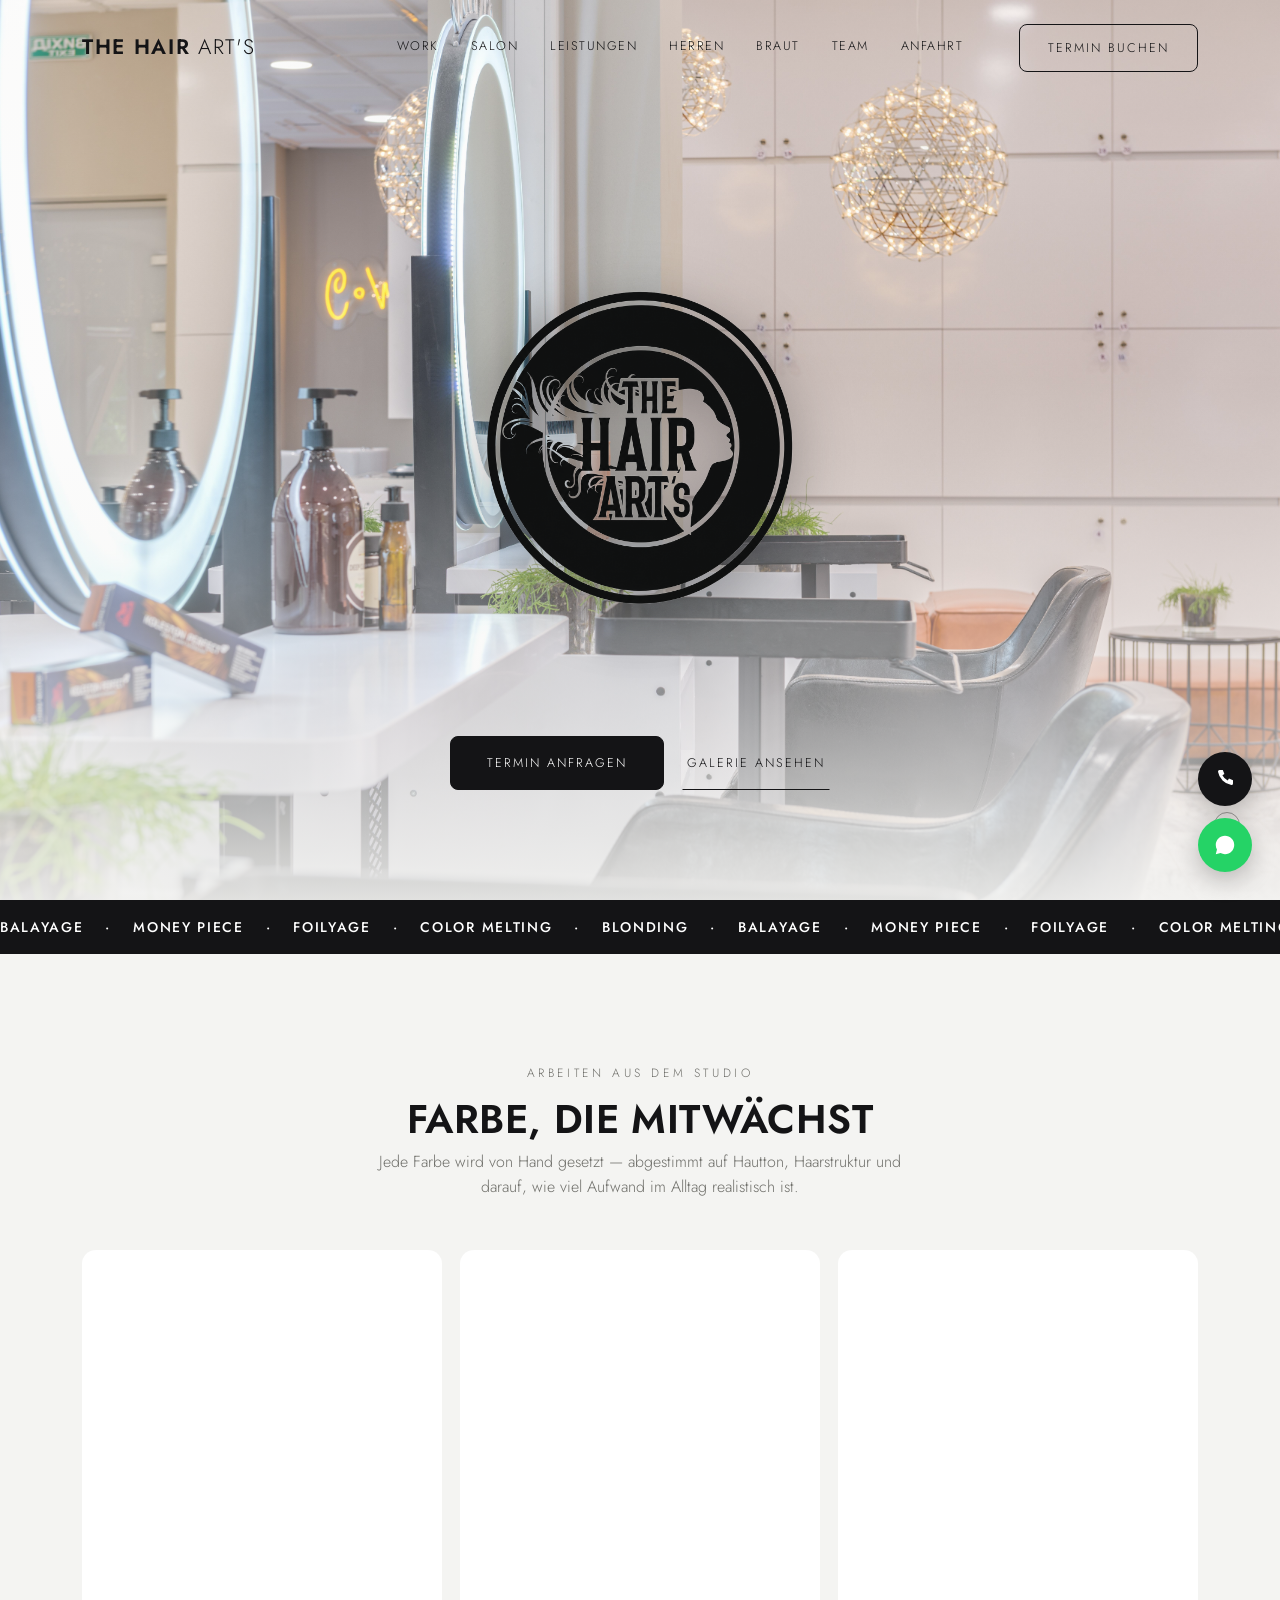
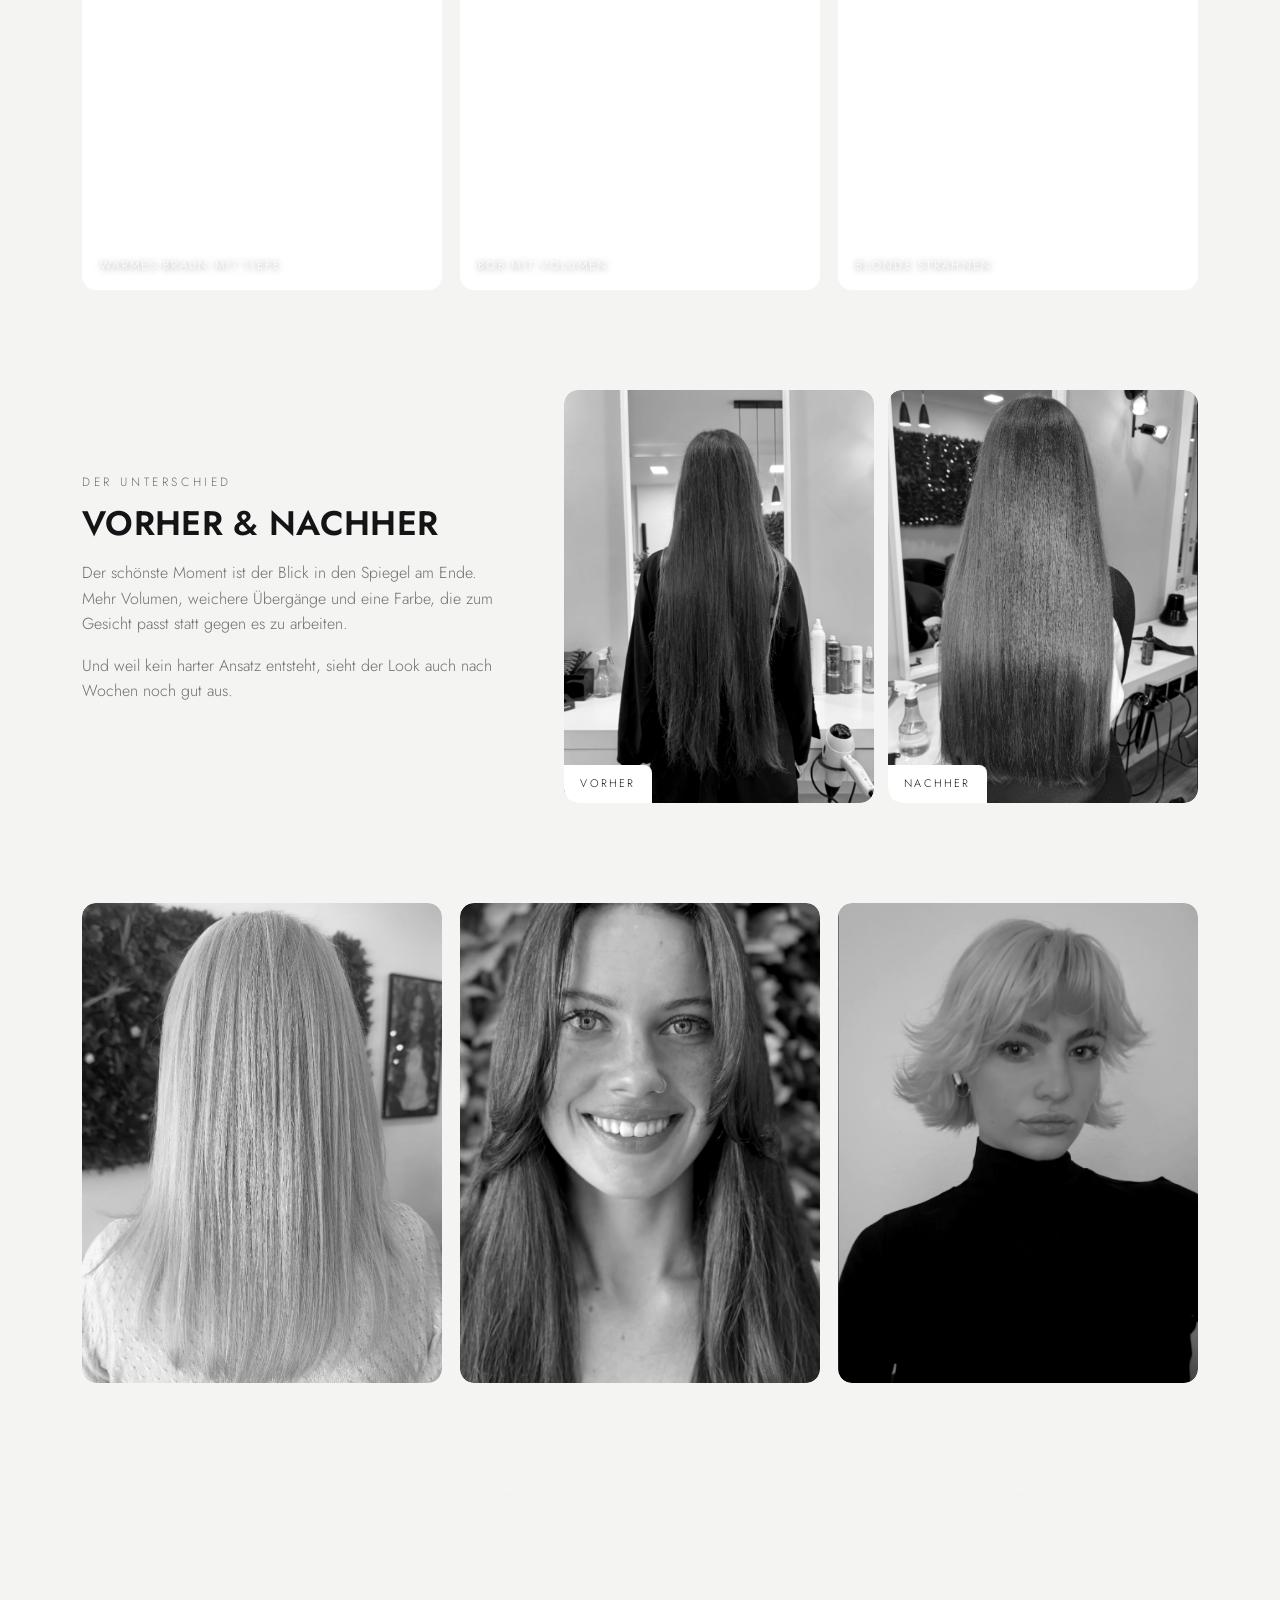
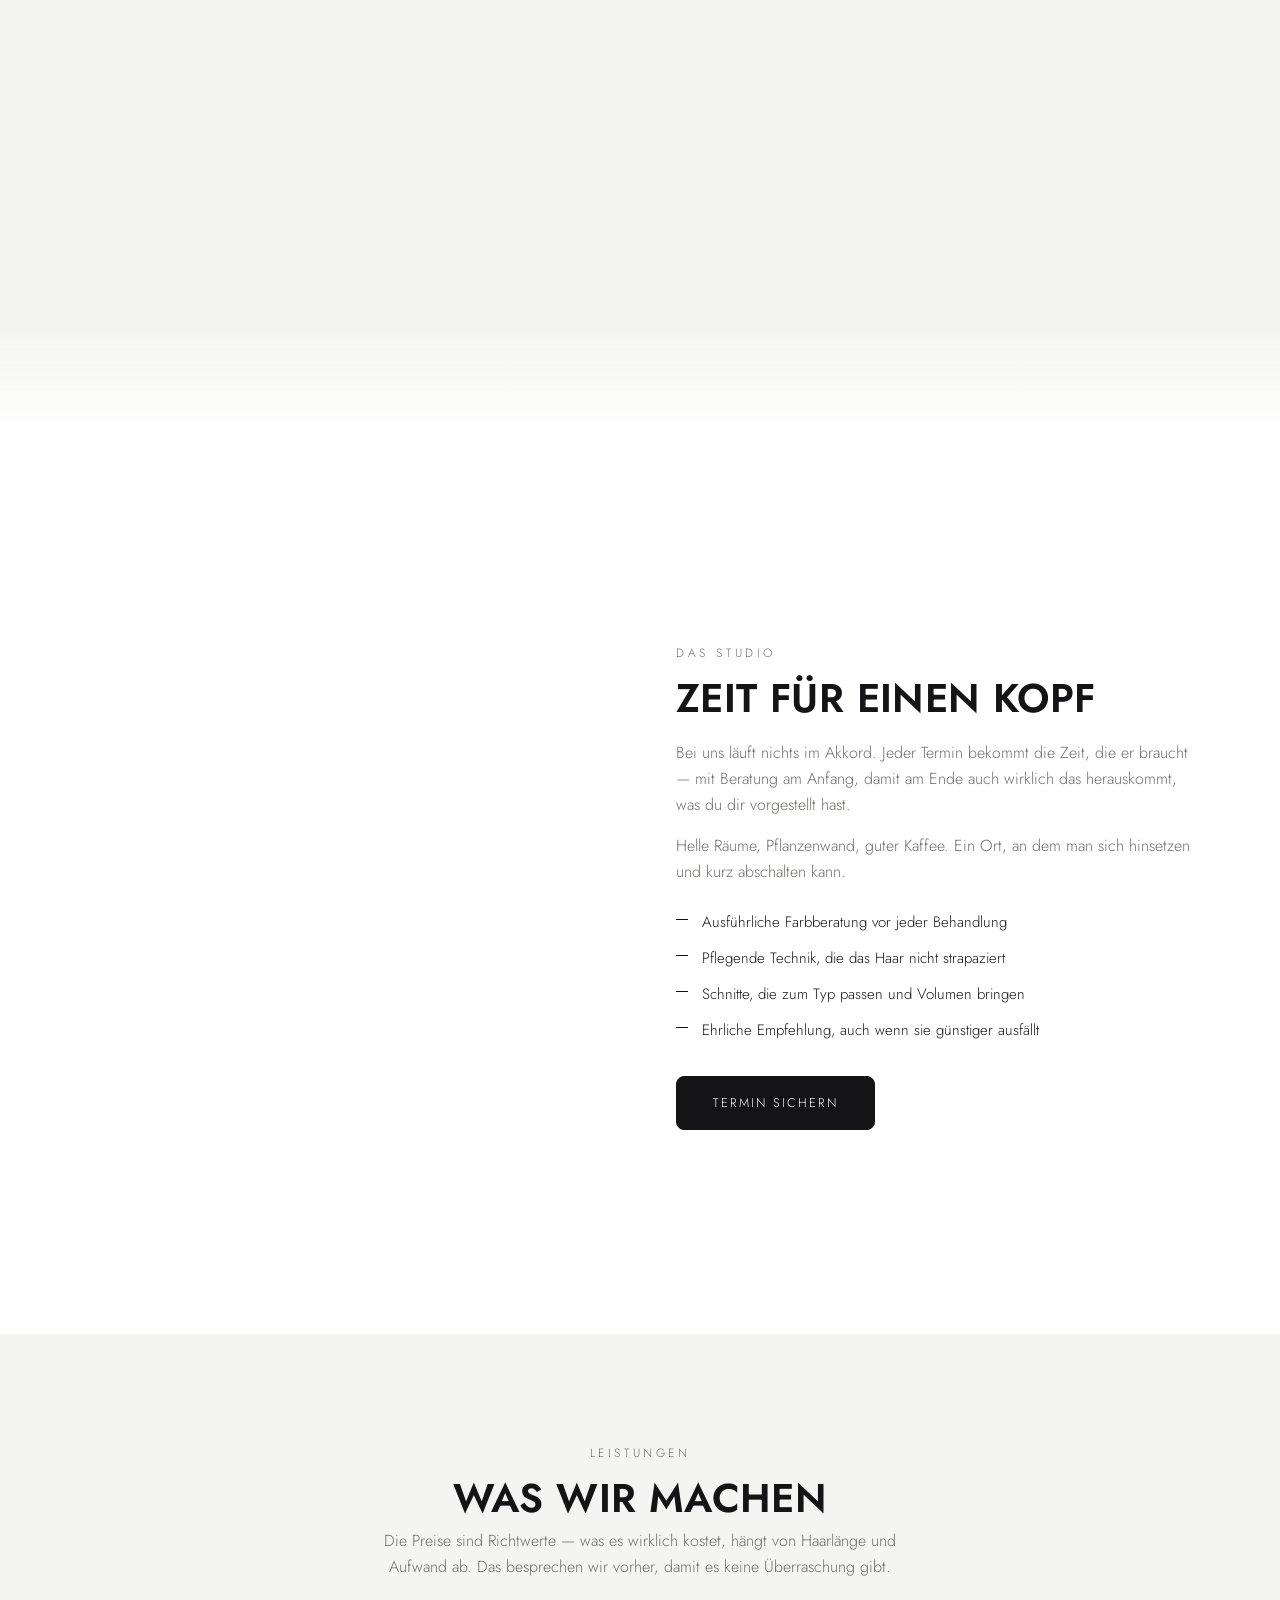
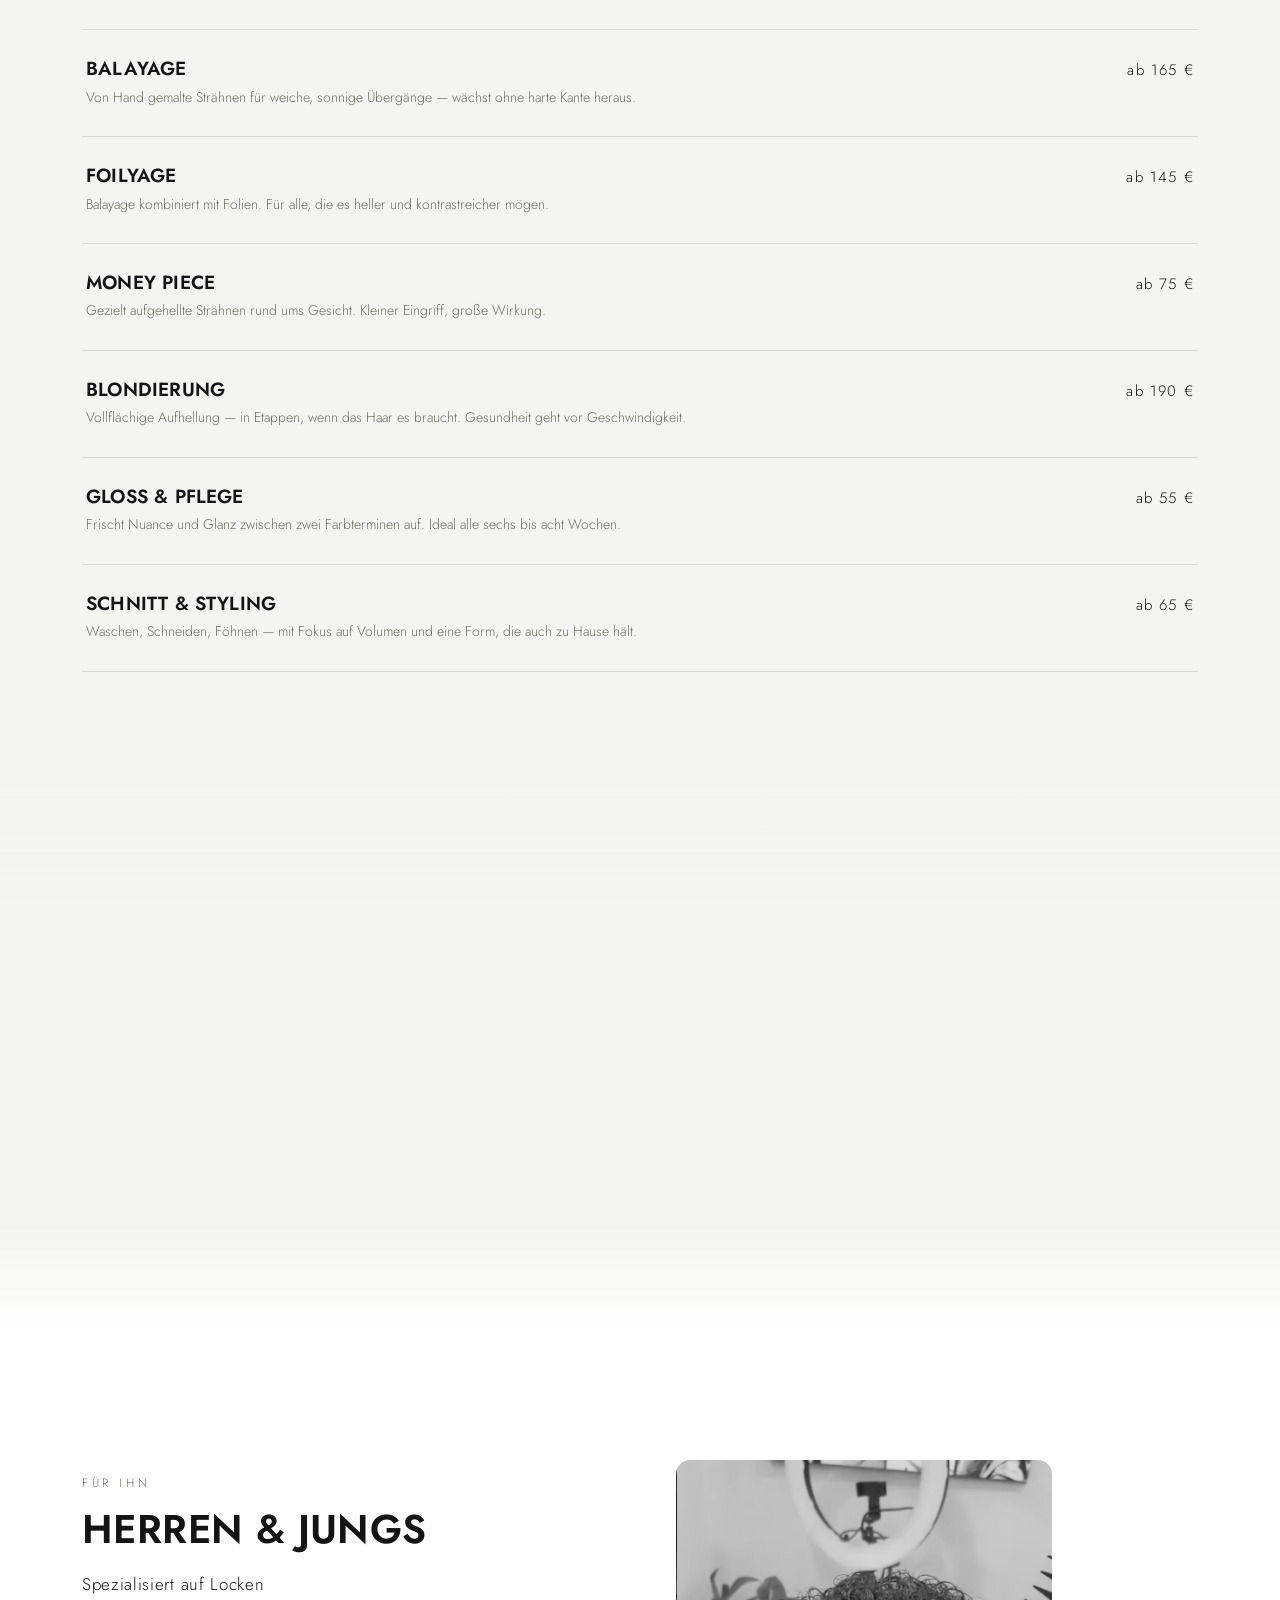
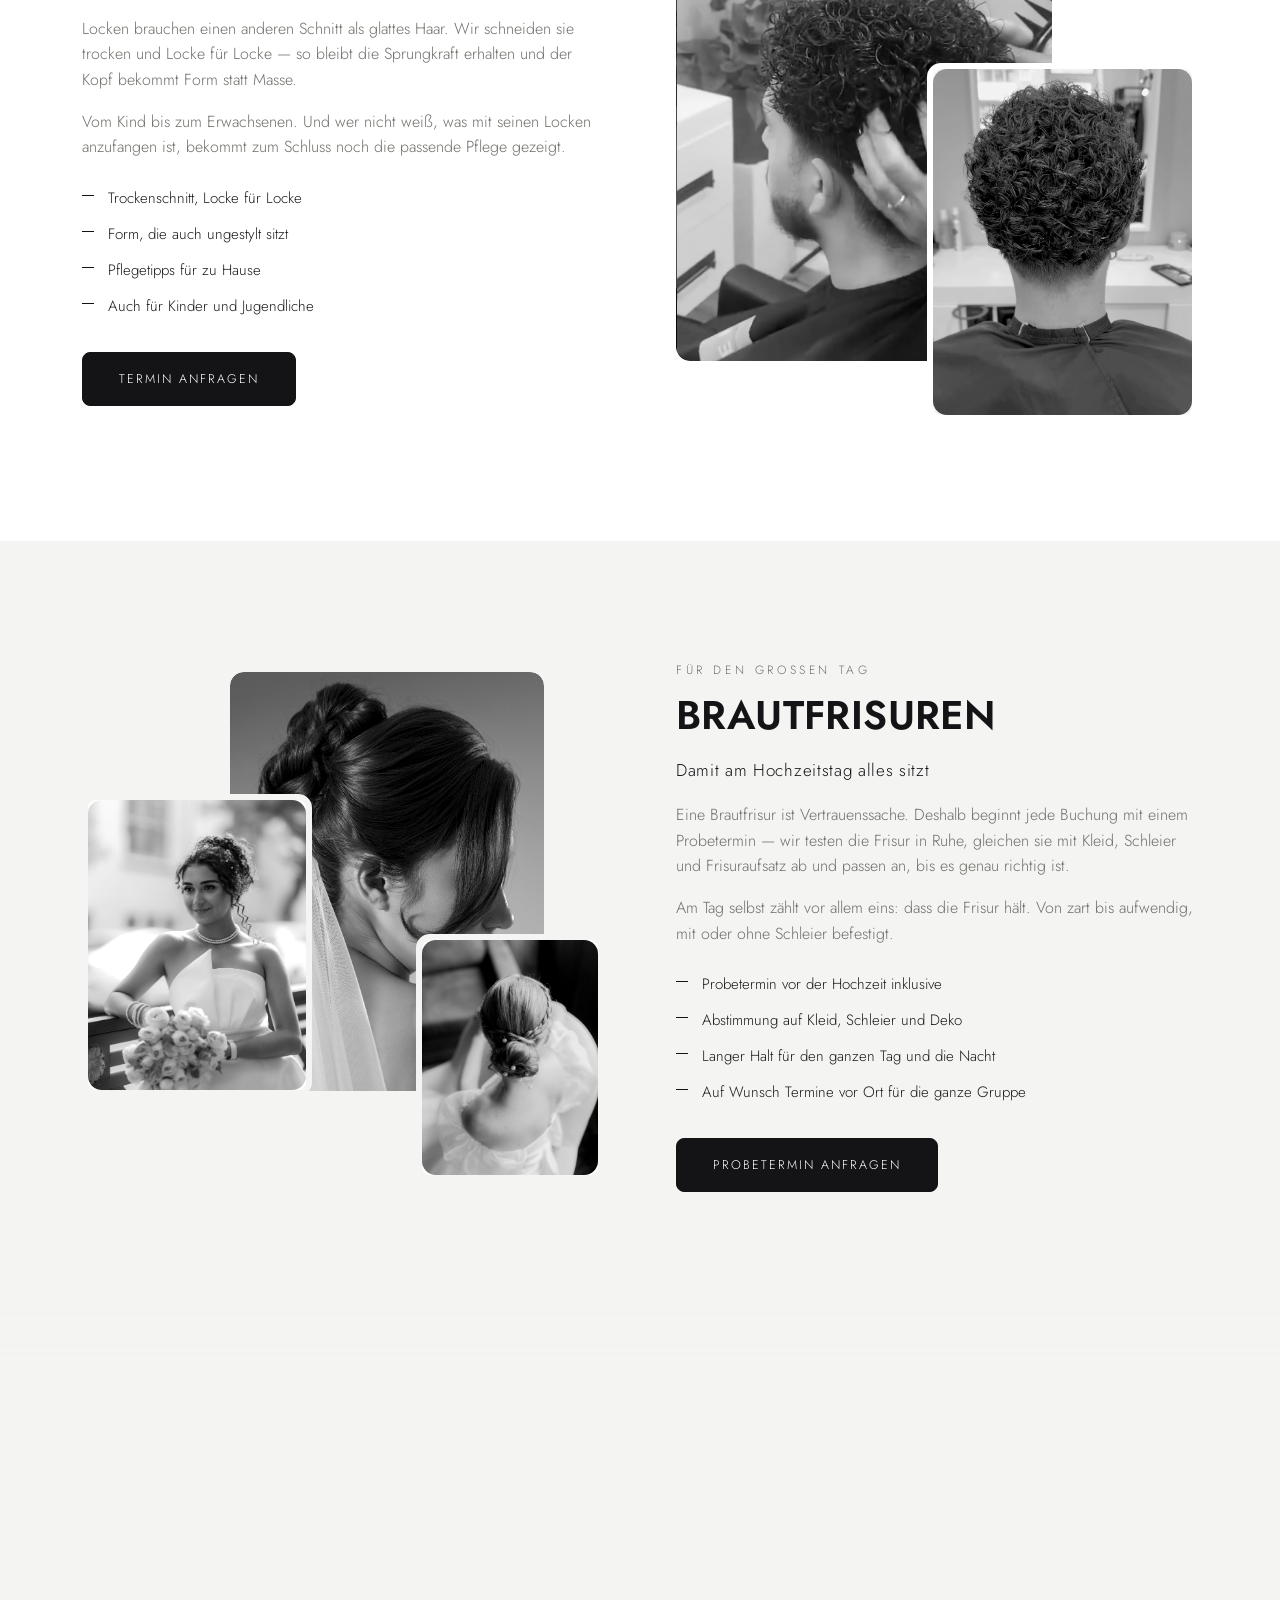
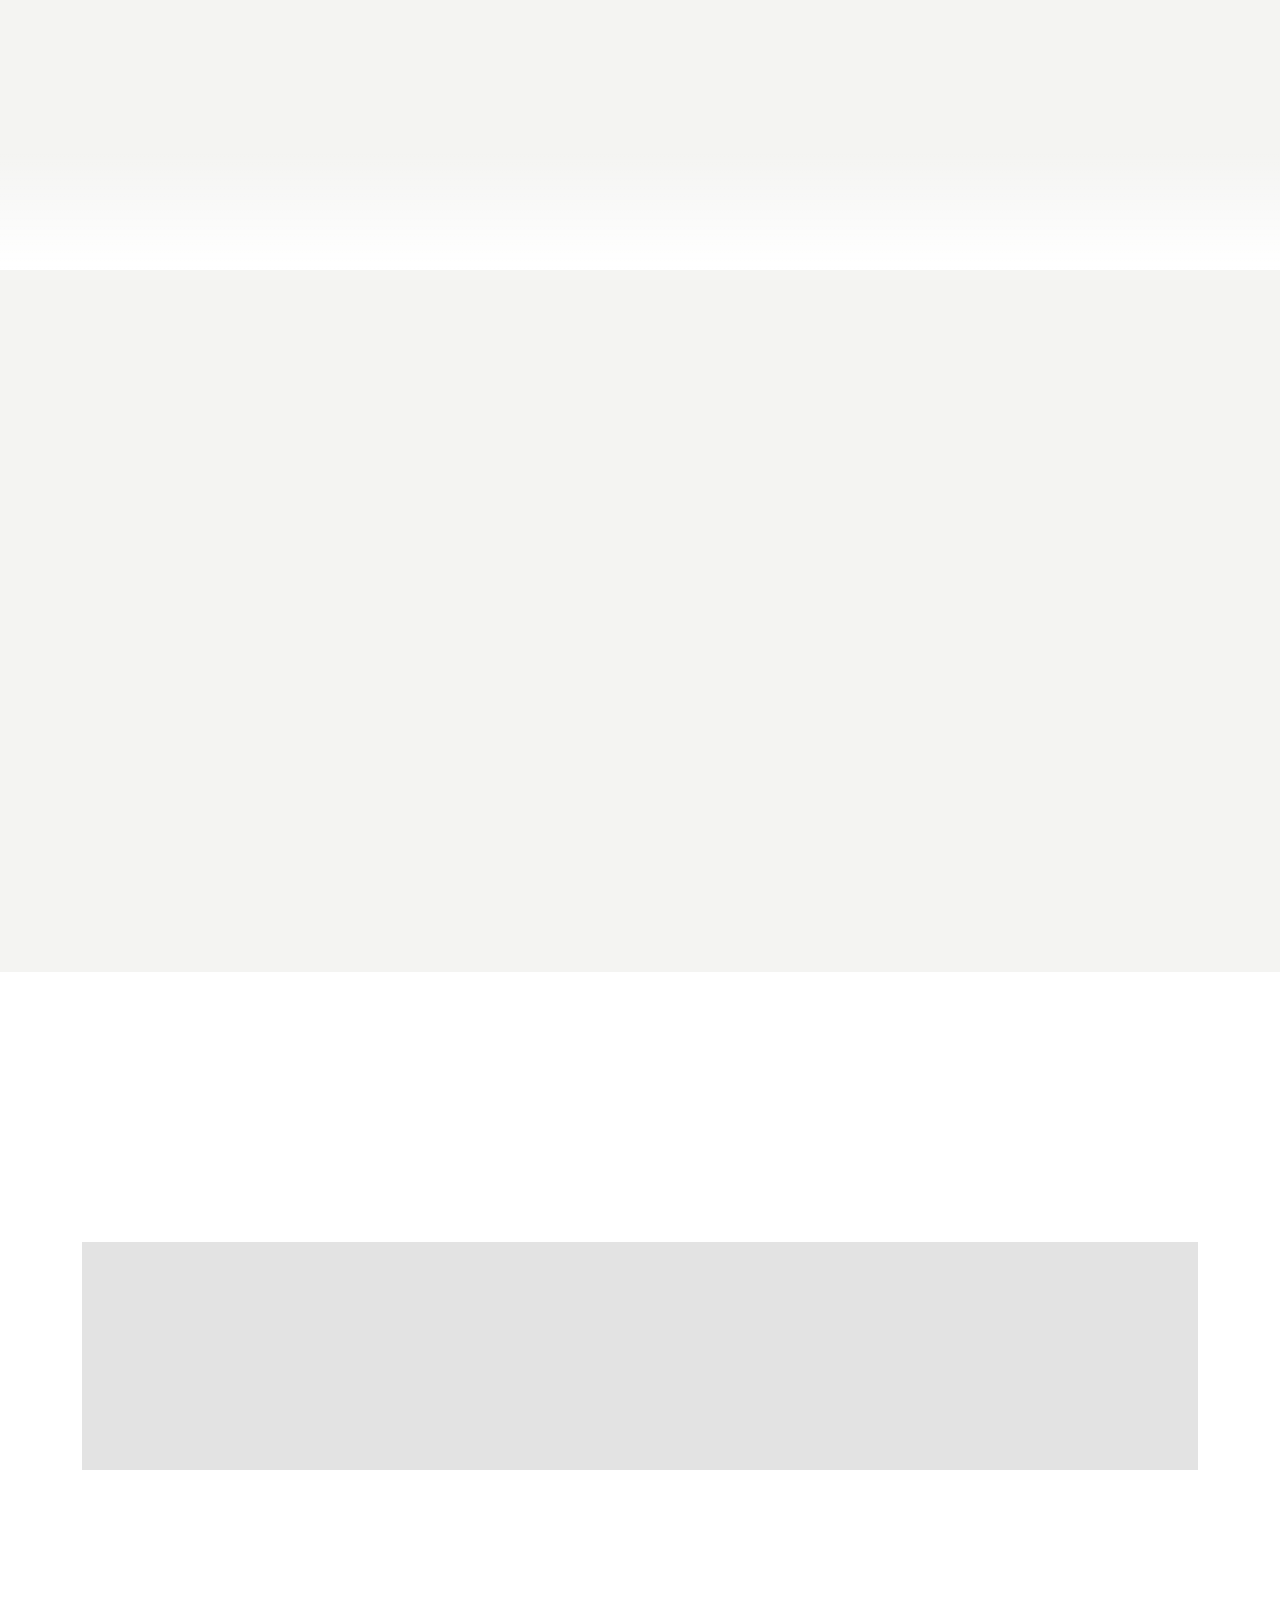
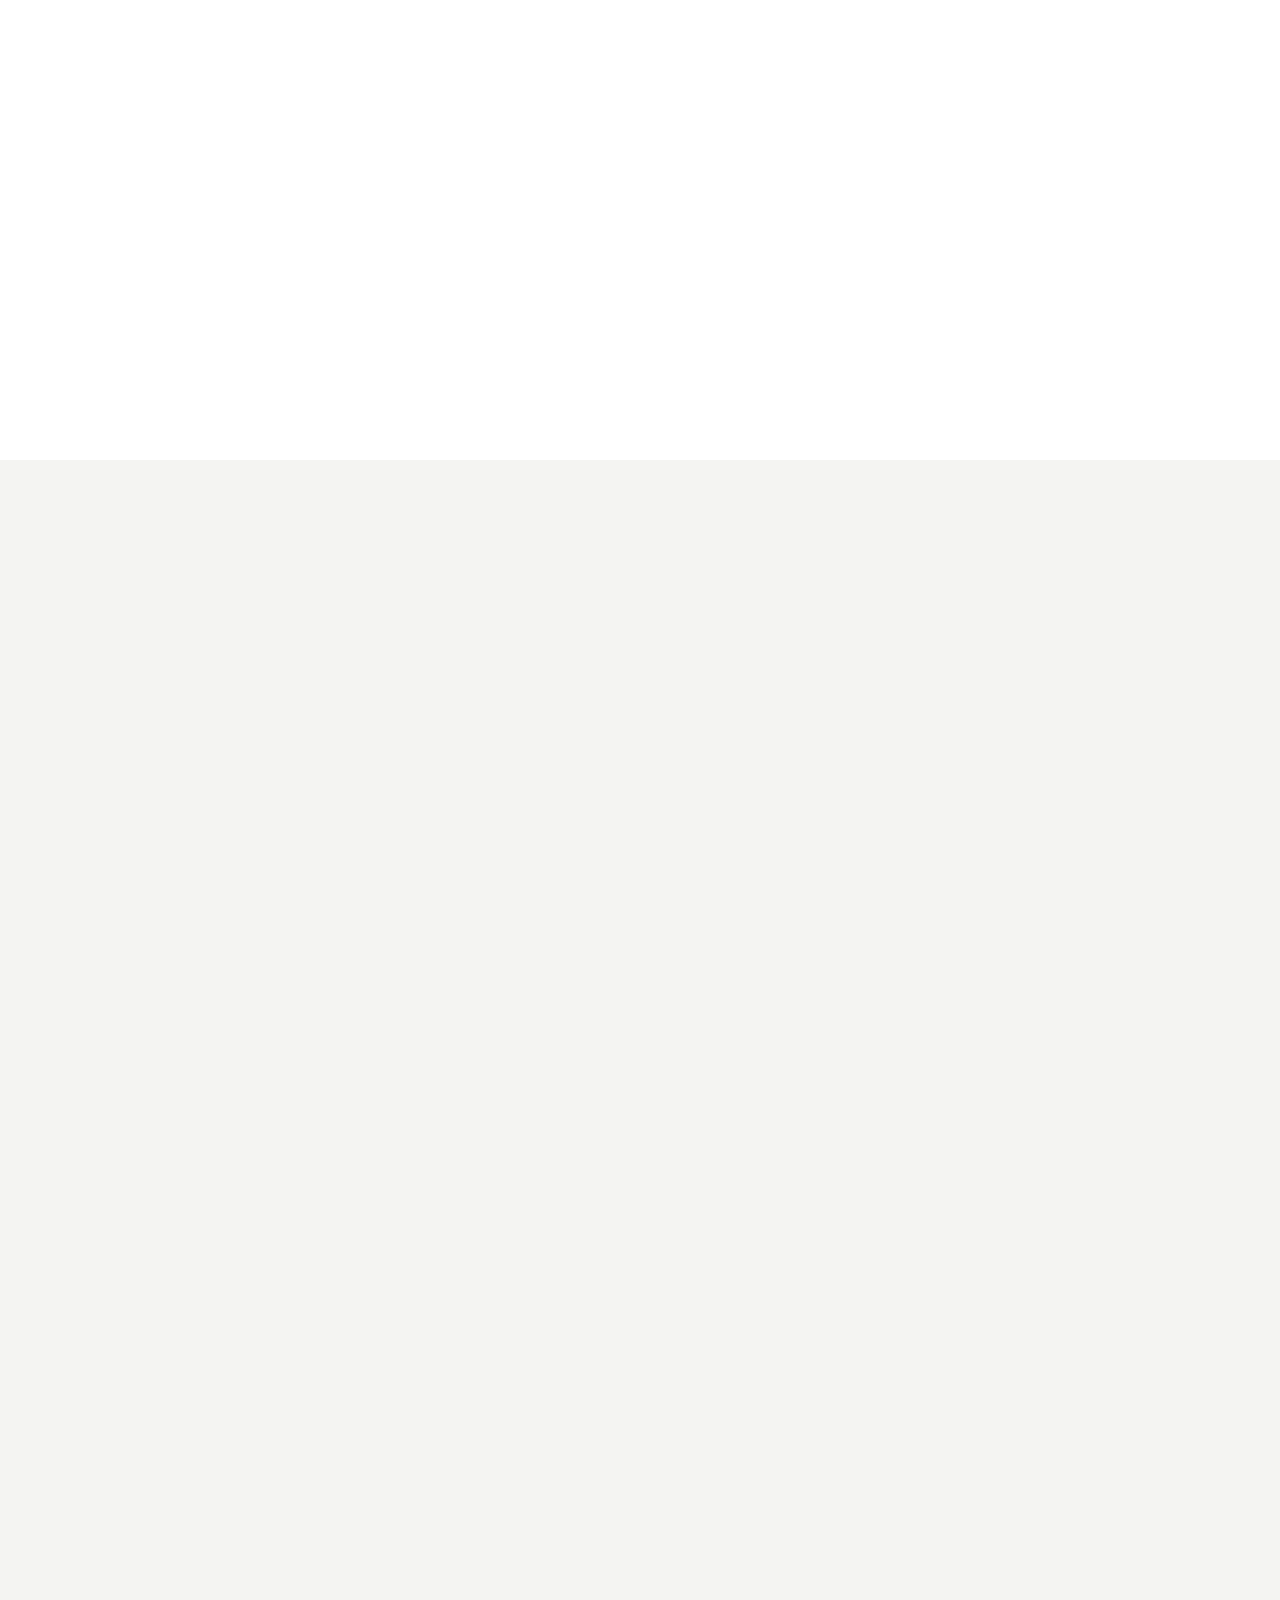
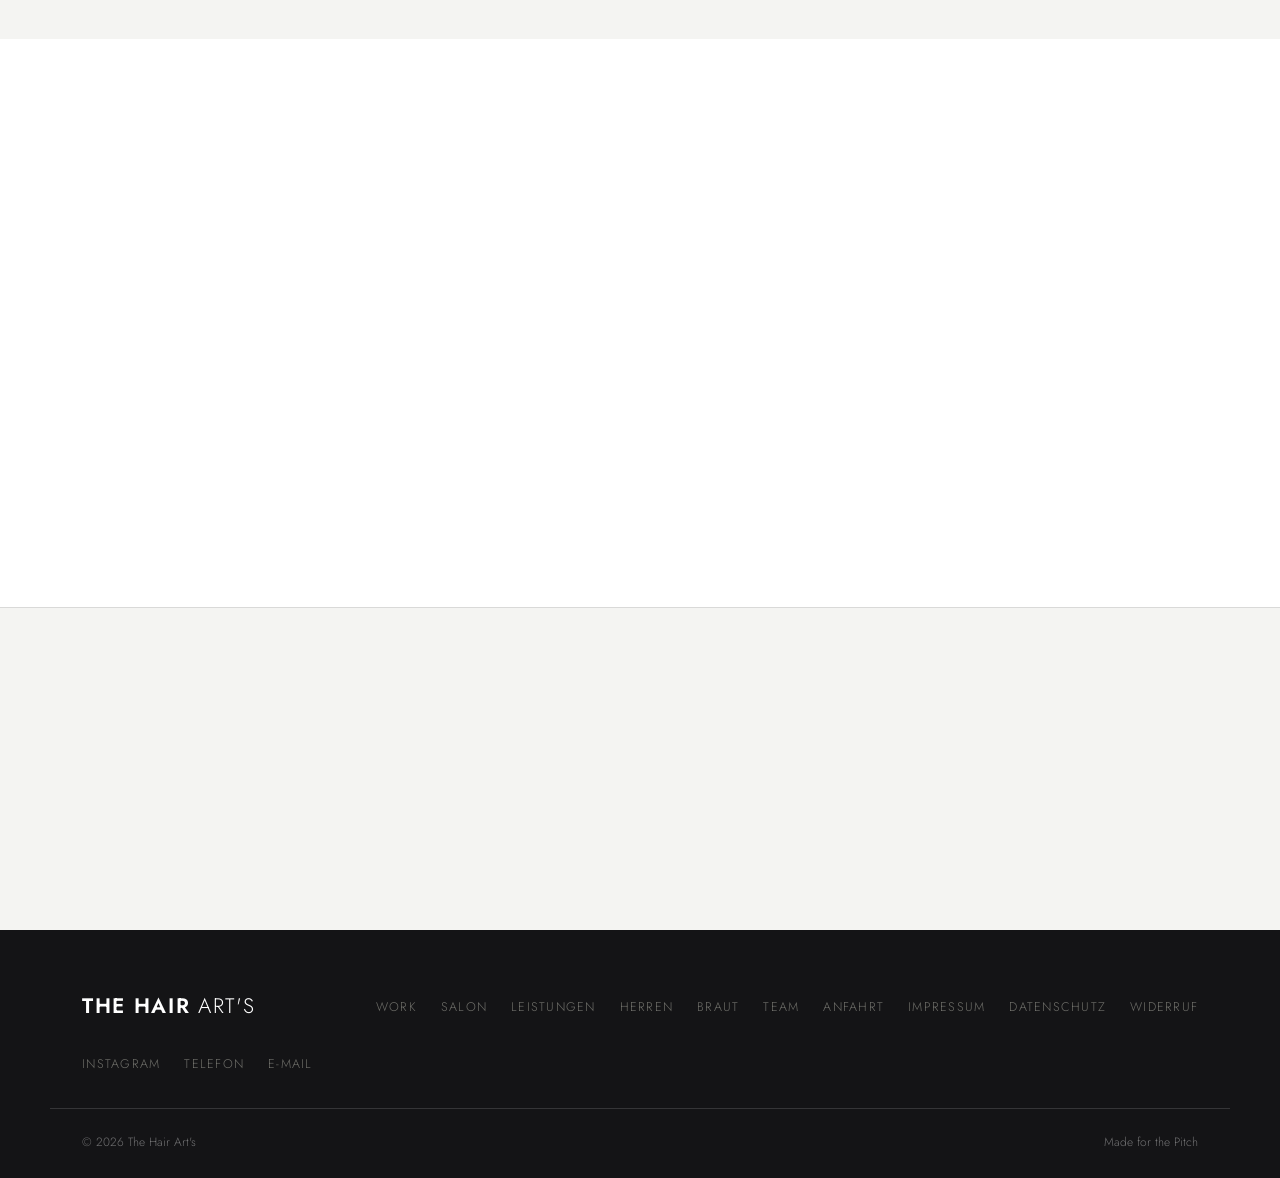
==== index.html @ ef953b68 "Erster Stand: Hair Art Co-Authored-By: Claude Opus 5 <noreply@anthropic.com>" ====
<!DOCTYPE html>
<html lang="de">
<head>
<meta charset="UTF-8">
<meta name="viewport" content="width=device-width, initial-scale=1.0">
<title>The Hair Art's — Balayage Studio</title>
<meta name="description" content="The Hair Art's — Balayage Studio in Berlin. Handgemalte Balayage, Foilyage und moderne Colorationen.">
<!-- VOR LIVEGANG ENTFERNEN: verhindert, dass Google die Preview mit Platzhalter-Impressum indexiert -->
<meta name="robots" content="noindex, nofollow">
<link rel="icon" href="assets/icons/favicon.svg" type="image/svg+xml">
<link rel="preconnect" href="https://fonts.googleapis.com">
<link rel="preconnect" href="https://fonts.gstatic.com" crossorigin>
<link href="https://fonts.googleapis.com/css2?family=Bevan&family=Cormorant+Garamond:wght@400;500;600&family=Jost:wght@300;400;500;600&display=swap" rel="stylesheet">
<link rel="stylesheet" href="assets/css/lenis.css">
<link rel="stylesheet" href="assets/css/style.css?v=11">
</head>
<body>

<!-- Fixierter Bildhintergrund: Marilyn oben rechts, Audrey unten links, Lockenwickler oben links.
     Sections scrollen darüber; transparente Zonen geben je nach Position ein anderes Motiv frei -->
<div class="bg-portrait bg-portrait--tr" aria-hidden="true">
  <img src="assets/images/hero/portrait-marilyn.png" alt="">
</div>
<div class="bg-portrait bg-portrait--bl" aria-hidden="true">
  <img src="assets/images/hero/portrait-audrey.png" alt="">
</div>
<div class="bg-portrait bg-portrait--tl" aria-hidden="true">
  <img src="assets/images/hero/portrait-rollers.png" alt="">
</div>

<!-- Logo-Badge: fixiertes Standbild im Hero, verblasst beim Runterscrollen -->
<div class="logo-watermark" id="logoWatermark" aria-hidden="true">
  <img src="assets/images/badge/logo-badge.png" alt="">
</div>

<!-- Schnellkontakt unten rechts: Anruf + WhatsApp -->
<div class="quick-contact">
  <a href="tel:+49303962576" class="qc-btn qc-call" aria-label="Salon anrufen">
    <svg viewBox="0 0 24 24" fill="none" xmlns="http://www.w3.org/2000/svg" aria-hidden="true">
      <path d="M6.6 3h3.2l1.6 4-2 1.3a12 12 0 0 0 5.3 5.3l1.3-2 4 1.6v3.2a1.6 1.6 0 0 1-1.7 1.6A16.4 16.4 0 0 1 5 4.7 1.6 1.6 0 0 1 6.6 3Z"
            fill="currentColor"/>
    </svg>
  </a>
  <a href="https://wa.me/491779718633" target="_blank" rel="noopener" class="qc-btn qc-wa" aria-label="Über WhatsApp schreiben">
    <svg viewBox="0 0 32 32" fill="none" xmlns="http://www.w3.org/2000/svg" aria-hidden="true">
      <path d="M16 3.7C9.2 3.7 3.7 9.2 3.7 16c0 2.2.6 4.3 1.6 6.1L3.7 28.3l6.4-1.6c1.8 1 3.8 1.5 5.9 1.5 6.8 0 12.3-5.5 12.3-12.3S22.8 3.7 16 3.7Z"
            fill="currentColor"/>
      <path d="M22.3 19.4c-.34-.17-2-.99-2.31-1.1-.31-.11-.54-.17-.76.17-.23.34-.88 1.1-1.08 1.33-.2.22-.4.25-.73.08-.34-.17-1.43-.53-2.72-1.68-1.01-.9-1.69-2.01-1.89-2.35-.2-.34-.02-.52.15-.69.15-.15.34-.4.51-.6.17-.2.22-.34.34-.56.11-.23.06-.42-.03-.6-.08-.16-.76-1.84-1.05-2.52-.27-.66-.55-.57-.76-.58h-.65c-.22 0-.59.08-.9.42-.31.34-1.19 1.16-1.19 2.83s1.22 3.29 1.39 3.51c.17.23 2.39 3.65 5.79 5.12.81.35 1.44.56 1.93.71.81.26 1.55.22 2.14.14.65-.1 2-.82 2.29-1.61.28-.79.28-1.47.2-1.61-.09-.14-.31-.23-.65-.4Z"
            fill="#fff"/>
    </svg>
  </a>
</div>

<div class="page-content">

<!-- ===== HEADER ===== -->
<header class="site-header" id="header">
  <div class="container header-inner">
    <a href="#home" class="logo">The Hair<span> Art's</span></a>

    <nav class="nav-desktop">
      <a href="#work">Work</a>
      <a href="#salon">Salon</a>
      <a href="#leistungen">Leistungen</a>
      <a href="#herren">Herren</a>
      <a href="#braut">Braut</a>
      <a href="#coiffeurin">Team</a>
      <a href="#anfahrt">Anfahrt</a>
    </nav>

    <a href="#termin" class="btn btn-outline nav-cta">Termin buchen</a>

    <button class="burger" id="burger" aria-label="Menü öffnen">
      <span></span><span></span><span></span>
    </button>
  </div>

  <div class="nav-mobile" id="navMobile">
    <a href="#work">Work</a>
    <a href="#salon">Salon</a>
    <a href="#leistungen">Leistungen</a>
    <a href="#herren">Herren</a>
    <a href="#braut">Braut</a>
    <a href="#coiffeurin">Team</a>
    <a href="#anfahrt">Anfahrt</a>
    <a href="#termin">Termin buchen</a>
  </div>
</header>

<!-- ===== 1 · HERO ===== -->
<section class="hero" id="home" data-focus="both">
  <div class="hero-media" aria-hidden="true">
    <video src="assets/videos/interior.mp4" autoplay muted loop playsinline preload="auto" poster="assets/images/hero/interieur.jpg"></video>
  </div>
  <div class="hero-overlay"></div>
  <div class="container hero-content">
    <div class="hero-actions reveal">
      <a href="#termin" class="btn btn-primary">Termin anfragen</a>
      <a href="#work" class="btn btn-ghost">Galerie ansehen</a>
    </div>
  </div>
  <a href="#work" class="scroll-cue" aria-label="Nach unten scrollen"><span></span></a>
</section>

<!-- ===== MARQUEE ===== -->
<section class="marquee">
  <div class="marquee-track">
    <span>Balayage</span><span>·</span><span>Money Piece</span><span>·</span>
    <span>Foilyage</span><span>·</span><span>Color Melting</span><span>·</span>
    <span>Blonding</span><span>·</span><span>Balayage</span><span>·</span>
    <span>Money Piece</span><span>·</span><span>Foilyage</span><span>·</span>
    <span>Color Melting</span><span>·</span><span>Blonding</span><span>·</span>
  </div>
</section>

<!-- ===== 2 · WORK — Videos + Vorher/Nachher editorial ===== -->
<section class="work" id="work">
  <div class="container">
    <p class="eyebrow center reveal">Arbeiten aus dem Studio</p>
    <h2 class="center reveal">Farbe, die mitwächst</h2>
    <p class="section-sub center reveal">Jede Farbe wird von Hand gesetzt — abgestimmt auf Hautton, Haarstruktur und darauf, wie viel Aufwand im Alltag realistisch ist.</p>
  </div>

  <!-- Video-Reihe -->
  <div class="container work-videos">
    <figure class="work-video reveal">
      <video src="assets/videos/braun.mp4" muted loop playsinline preload="metadata"></video>
      <figcaption>Warmes Braun mit Tiefe</figcaption>
    </figure>
    <figure class="work-video reveal">
      <video src="assets/videos/bob.mp4" muted loop playsinline preload="metadata"></video>
      <figcaption>Bob mit Volumen</figcaption>
    </figure>
    <figure class="work-video reveal">
      <video src="assets/videos/blondstraehnen.mp4" muted loop playsinline preload="metadata"></video>
      <figcaption>Blonde Strähnen</figcaption>
    </figure>
  </div>

  <!-- Vorher / Nachher -->
  <div class="container ba-block">
    <div class="ba-copy reveal">
      <p class="eyebrow">Der Unterschied</p>
      <h3>Vorher &amp; Nachher</h3>
      <p>Der schönste Moment ist der Blick in den Spiegel am Ende. Mehr Volumen, weichere Übergänge und eine Farbe, die zum Gesicht passt statt gegen es zu arbeiten.</p>
      <p>Und weil kein harter Ansatz entsteht, sieht der Look auch nach Wochen noch gut aus.</p>
    </div>
    <div class="ba-pair reveal">
      <figure class="ba-item">
        <img src="assets/images/work/vorher.jpg" alt="Vorher" loading="lazy">
        <figcaption>Vorher</figcaption>
      </figure>
      <figure class="ba-item">
        <img src="assets/images/work/nachher.jpg" alt="Nachher" loading="lazy">
        <figcaption>Nachher</figcaption>
      </figure>
    </div>
  </div>

  <!-- Weitere Arbeiten -->
  <div class="container work-grid">
    <figure class="work-item reveal"><img src="assets/images/work/classic.png" alt="Klassische Balayage in warmem Blond" loading="lazy"></figure>
    <figure class="work-item reveal"><img src="assets/images/work/brunette.png" alt="Brünette Farbe mit weichen Übergängen" loading="lazy"></figure>
    <figure class="work-item reveal"><img src="assets/images/work/shortbob.png" alt="Kurzer Bob mit Volumen" loading="lazy"></figure>
  </div>
</section>

<!-- Reveal-Zone: Marilyn tritt hervor -->
<section class="reveal-gap" data-focus="marilyn" aria-hidden="true"></section>

<!-- ===== 3 · ÜBER DEN SALON ===== -->
<section class="salon" id="salon">
  <div class="container salon-grid">
    <div class="salon-media reveal">
      <video src="assets/videos/fotowand.mp4" muted loop playsinline preload="metadata"
             aria-label="Blick in das Studio von The Hair Art's"></video>
    </div>
    <div class="salon-copy reveal">
      <p class="eyebrow">Das Studio</p>
      <h2>Zeit für einen Kopf</h2>
      <p>Bei uns läuft nichts im Akkord. Jeder Termin bekommt die Zeit, die er braucht — mit Beratung am Anfang, damit am Ende auch wirklich das herauskommt, was du dir vorgestellt hast.</p>
      <p>Helle Räume, Pflanzenwand, guter Kaffee. Ein Ort, an dem man sich hinsetzen und kurz abschalten kann.</p>
      <ul class="about-points">
        <li>Ausführliche Farbberatung vor jeder Behandlung</li>
        <li>Pflegende Technik, die das Haar nicht strapaziert</li>
        <li>Schnitte, die zum Typ passen und Volumen bringen</li>
        <li>Ehrliche Empfehlung, auch wenn sie günstiger ausfällt</li>
      </ul>
      <a href="#termin" class="btn btn-primary">Termin sichern</a>
    </div>
  </div>
</section>

<!-- ===== 4 · LEISTUNGEN & PREISE ===== -->
<section class="leistungen" id="leistungen">
  <div class="container">
    <p class="eyebrow center reveal">Leistungen</p>
    <h2 class="center reveal">Was wir machen</h2>
    <p class="section-sub center reveal">Die Preise sind Richtwerte — was es wirklich kostet, hängt von Haarlänge und Aufwand ab. Das besprechen wir vorher, damit es keine Überraschung gibt.</p>

    <!-- TODO: Preise mit der Inhaberin abgleichen und anpassen -->
    <div class="price-list">
      <div class="price-row reveal">
        <div class="price-info">
          <h3>Balayage</h3>
          <p>Von Hand gemalte Strähnen für weiche, sonnige Übergänge — wächst ohne harte Kante heraus.</p>
        </div>
        <span class="price-tag">ab 165 €</span>
      </div>
      <div class="price-row reveal">
        <div class="price-info">
          <h3>Foilyage</h3>
          <p>Balayage kombiniert mit Folien. Für alle, die es heller und kontrastreicher mögen.</p>
        </div>
        <span class="price-tag">ab 145 €</span>
      </div>
      <div class="price-row reveal">
        <div class="price-info">
          <h3>Money Piece</h3>
          <p>Gezielt aufgehellte Strähnen rund ums Gesicht. Kleiner Eingriff, große Wirkung.</p>
        </div>
        <span class="price-tag">ab 75 €</span>
      </div>
      <div class="price-row reveal">
        <div class="price-info">
          <h3>Blondierung</h3>
          <p>Vollflächige Aufhellung — in Etappen, wenn das Haar es braucht. Gesundheit geht vor Geschwindigkeit.</p>
        </div>
        <span class="price-tag">ab 190 €</span>
      </div>
      <div class="price-row reveal">
        <div class="price-info">
          <h3>Gloss &amp; Pflege</h3>
          <p>Frischt Nuance und Glanz zwischen zwei Farbterminen auf. Ideal alle sechs bis acht Wochen.</p>
        </div>
        <span class="price-tag">ab 55 €</span>
      </div>
      <div class="price-row reveal">
        <div class="price-info">
          <h3>Schnitt &amp; Styling</h3>
          <p>Waschen, Schneiden, Föhnen — mit Fokus auf Volumen und eine Form, die auch zu Hause hält.</p>
        </div>
        <span class="price-tag">ab 65 €</span>
      </div>
    </div>
  </div>
</section>

<!-- Reveal-Zone: Lockenwickler-Motiv tritt hervor -->
<section class="reveal-gap" data-focus="rollers" aria-hidden="true"></section>

<!-- ===== 5 · HERREN & JUNGS — Spezialisierung Locken ===== -->
<section class="herren" id="herren">
  <div class="container herren-grid">
    <div class="herren-copy reveal">
      <p class="eyebrow">Für ihn</p>
      <h2>Herren &amp; Jungs</h2>
      <p class="lead">Spezialisiert auf Locken</p>
      <p>Locken brauchen einen anderen Schnitt als glattes Haar. Wir schneiden sie trocken und Locke für Locke — so bleibt die Sprungkraft erhalten und der Kopf bekommt Form statt Masse.</p>
      <p>Vom Kind bis zum Erwachsenen. Und wer nicht weiß, was mit seinen Locken anzufangen ist, bekommt zum Schluss noch die passende Pflege gezeigt.</p>
      <ul class="about-points">
        <li>Trockenschnitt, Locke für Locke</li>
        <li>Form, die auch ungestylt sitzt</li>
        <li>Pflegetipps für zu Hause</li>
        <li>Auch für Kinder und Jugendliche</li>
      </ul>
      <a href="#termin" class="btn btn-primary">Termin anfragen</a>
    </div>
    <div class="herren-media reveal">
      <figure class="herren-img herren-img--a">
        <img src="assets/images/herren/locken-01.png" alt="Lockenschnitt für Herren im Studio" loading="lazy">
      </figure>
      <figure class="herren-img herren-img--b">
        <img src="assets/images/herren/locken-02.png" alt="Definierte Locken nach dem Trockenschnitt" loading="lazy">
      </figure>
    </div>
  </div>
</section>

<!-- ===== BRAUT — Brautfrisuren ===== -->
<section class="braut" id="braut">
  <div class="container braut-grid">
    <div class="braut-media reveal">
      <figure class="braut-img braut-img--a">
        <img src="assets/images/braut/braut-01.jpg" alt="Hochsteckfrisur mit Schleier" loading="lazy">
      </figure>
      <figure class="braut-img braut-img--b">
        <img src="assets/images/braut/braut-02.jpg" alt="Geflochtener Dutt mit Perlennadeln" loading="lazy">
      </figure>
      <figure class="braut-img braut-img--c">
        <img src="assets/images/braut/braut-03.jpg" alt="Braut mit Lockenfrisur und Brautstrauß" loading="lazy">
      </figure>
    </div>
    <div class="braut-copy reveal">
      <p class="eyebrow">Für den großen Tag</p>
      <h2>Brautfrisuren</h2>
      <p class="lead">Damit am Hochzeitstag alles sitzt</p>
      <p>Eine Brautfrisur ist Vertrauenssache. Deshalb beginnt jede Buchung mit einem Probetermin — wir testen die Frisur in Ruhe, gleichen sie mit Kleid, Schleier und Frisuraufsatz ab und passen an, bis es genau richtig ist.</p>
      <p>Am Tag selbst zählt vor allem eins: dass die Frisur hält. Von zart bis aufwendig, mit oder ohne Schleier befestigt.</p>
      <ul class="about-points">
        <li>Probetermin vor der Hochzeit inklusive</li>
        <li>Abstimmung auf Kleid, Schleier und Deko</li>
        <li>Langer Halt für den ganzen Tag und die Nacht</li>
        <li>Auf Wunsch Termine vor Ort für die ganze Gruppe</li>
      </ul>
      <a href="#termin" class="btn btn-primary">Probetermin anfragen</a>
    </div>
  </div>
</section>

<!-- Reveal-Zone: Audrey tritt hervor -->
<section class="reveal-gap" data-focus="audrey" aria-hidden="true"></section>

<!-- ===== 6 · DIE COIFFEURIN ===== -->
<section class="coiffeurin" id="coiffeurin">
  <div class="container coiffeurin-grid">
    <div class="coiffeurin-media reveal">
      <figure class="coiffeurin-img coiffeurin-img--a">
        <img src="assets/images/team/coiffeurin-01.png" alt="Die Inhaberin von The Hair Art's im Salon" loading="lazy">
      </figure>
      <figure class="coiffeurin-img coiffeurin-img--b">
        <img src="assets/images/team/coiffeurin-02.png" alt="Die Coiffeurin vor dem Studio" loading="lazy">
      </figure>
      <figure class="coiffeurin-img coiffeurin-img--c">
        <img src="assets/images/team/coiffeurin-03.png" alt="Portrait der Coiffeurin" loading="lazy">
      </figure>
    </div>
    <div class="coiffeurin-copy reveal">
      <p class="eyebrow">Hinter dem Stuhl</p>
      <h2>Die Coiffeurin</h2>
      <p>Farbe ist Handwerk und ein bisschen Bauchgefühl. Nach Jahren hinter dem Stuhl sieht man schnell, was zu einem Gesicht passt — und was jemand im Alltag wirklich pflegen mag.</p>
      <p>Deshalb kommt vor jeder Behandlung das Gespräch. Was gefällt dir an deinen Haaren, was stört dich, wie viel Zeit hast du morgens? Daraus wird der Look.</p>
      <p>Am Ende zählt nur eins: dass du zufrieden rausgehst und dich in ein paar Wochen wieder gerne hinsetzt.</p>
    </div>
  </div>
</section>

<!-- ===== 7 · ANFAHRT ===== -->
<section class="anfahrt" id="anfahrt">
  <div class="container">
    <p class="eyebrow center reveal">Anfahrt</p>
    <h2 class="center reveal">So findest du uns</h2>
    <p class="section-sub center reveal">Mitten in Moabit, gut erreichbar — mit der Bahn genauso wie mit dem Auto.</p>

    <div class="anfahrt-grid">
      <div class="anfahrt-card reveal">
        <span class="anfahrt-num">01</span>
        <h3>Adresse</h3>
        <p>Stromstr. 37<br>10551 Berlin</p>
      </div>
      <div class="anfahrt-card reveal">
        <span class="anfahrt-num">02</span>
        <h3>Öffentlich</h3>
        <p>U9 Birkenstraße und die Buslinien in der Stromstraße liegen nur wenige Minuten entfernt.</p>
      </div>
      <div class="anfahrt-card reveal">
        <span class="anfahrt-num">03</span>
        <h3>Parken</h3>
        <p>In den Seitenstraßen rund um die Stromstraße findet sich meist ein Platz. Plan ein paar Minuten mehr ein.</p>
      </div>
    </div>

    <!-- Zwei-Klick-Karte: Google Maps lädt erst nach Zustimmung (DSGVO).
         Adresse zentral in assets/js/script.js unter SALON_ADRESSE pflegen. -->
    <div class="anfahrt-map reveal" id="mapWrap">
      <div class="map-consent" id="mapConsent">
        <h3>Karte ansehen</h3>
        <p>Beim Laden der Karte werden Daten an Google übertragen — unter anderem deine IP-Adresse. Näheres in der <a href="datenschutz.html">Datenschutzerklärung</a>.</p>
        <div class="map-consent-actions">
          <button type="button" class="btn btn-primary" id="mapLoadBtn">Karte laden</button>
          <a class="btn btn-ghost" id="mapExternal" href="#" target="_blank" rel="noopener">In Google Maps öffnen</a>
        </div>
      </div>
    </div>
  </div>
</section>

<!-- ===== 8 · TERMIN BUCHEN ===== -->
<section class="termin" id="termin">
  <div class="container termin-grid">
    <div class="termin-copy reveal">
      <p class="eyebrow">Kontakt</p>
      <h2>Termin buchen</h2>
      <p>Schreib uns, was dir vorschwebt — je mehr wir vorher wissen, desto besser können wir Zeit und Aufwand einplanen. Wir melden uns mit freien Terminen zurück.</p>
      <p>Am schnellsten geht es per Instagram-DM. Du bist unsicher, was zu dir passt? Schreib es einfach dazu, dann klären wir das im Gespräch.</p>

      <div class="contact-details">
        <div>
          <span class="label">Adresse</span>
          <span>Stromstr. 37, 10551 Berlin</span>
        </div>
        <div>
          <span class="label">Telefon</span>
          <a href="tel:+49303962576">030 / 396 25 76</a>
        </div>
        <div>
          <span class="label">Mobil &amp; WhatsApp</span>
          <a href="tel:+491779718633">0177 971 8633</a>
        </div>
        <div>
          <span class="label">E-Mail</span>
          <a href="mailto:elifozserik11@gmail.com">elifozserik11@gmail.com</a>
        </div>
        <div>
          <span class="label">Öffnungszeiten</span>
          <span>Di–Fr 09:00–18:00<br>Sa 09:00–16:00<br>Mo geschlossen</span>
        </div>
      </div>
    </div>

    <form class="contact-form reveal" id="contactForm">
      <div class="form-row">
        <label for="name">Name</label>
        <input type="text" id="name" name="name" required placeholder="Dein Name">
      </div>
      <div class="form-row">
        <label for="email">E-Mail</label>
        <input type="email" id="email" name="email" required placeholder="deine@mail.de">
      </div>
      <div class="form-row">
        <label for="phone">Telefon</label>
        <input type="tel" id="phone" name="phone" placeholder="+49 170 0000000">
      </div>
      <div class="form-row">
        <label for="service">Wunschleistung</label>
        <select id="service" name="service">
          <option>Balayage</option>
          <option>Foilyage</option>
          <option>Money Piece</option>
          <option>Blondierung</option>
          <option>Gloss &amp; Pflege</option>
          <option>Schnitt &amp; Styling</option>
          <option>Herren &amp; Jungs — Locken</option>
          <option>Ich bin unsicher — bitte beraten</option>
        </select>
      </div>
      <div class="form-row">
        <label for="wunschtermin">Wunschtermin</label>
        <input type="date" id="wunschtermin" name="wunschtermin">
      </div>
      <div class="form-row">
        <label for="message">Was soll gemacht werden?</label>
        <textarea id="message" name="message" rows="5" placeholder="Aktuelle Haarfarbe, Wunschergebnis, wann du zuletzt gefärbt hast — alles, was hilft…"></textarea>
      </div>
      <p class="send-label">Anfrage senden über</p>
      <div class="send-options">
        <button type="button" class="btn send-wa" data-send="whatsapp">
          <svg viewBox="0 0 32 32" aria-hidden="true"><path d="M16 4C9.4 4 4 9.4 4 16c0 2.3.6 4.4 1.7 6.3L4 28l5.9-1.7A11.9 11.9 0 0 0 16 28c6.6 0 12-5.4 12-12S22.6 4 16 4Z" fill="currentColor"/></svg>
          WhatsApp
        </button>
        <button type="button" class="btn send-ig" data-send="instagram">
          <svg viewBox="0 0 24 24" aria-hidden="true"><rect x="2.5" y="2.5" width="19" height="19" rx="5.5" fill="none" stroke="currentColor" stroke-width="1.8"/><circle cx="12" cy="12" r="4.2" fill="none" stroke="currentColor" stroke-width="1.8"/><circle cx="17.6" cy="6.4" r="1.3" fill="currentColor"/></svg>
          Instagram DM
        </button>
        <button type="button" class="btn send-mail" data-send="email">
          <svg viewBox="0 0 24 24" aria-hidden="true"><rect x="2.5" y="4.5" width="19" height="15" rx="2" fill="none" stroke="currentColor" stroke-width="1.8"/><path d="m3 6 9 6.5L21 6" fill="none" stroke="currentColor" stroke-width="1.8"/></svg>
          E-Mail
        </button>
      </div>
      <p class="form-note" id="formNote"></p>
    </form>
  </div>
</section>

<!-- ===== INSTAGRAM ===== -->
<section class="instagram" id="instagram">
  <div class="container">
    <p class="eyebrow center reveal">Social</p>
    <h2 class="center reveal">Folge The Hair Art's auf Instagram</h2>
    <a href="https://www.instagram.com/coiffeur_elif_/" target="_blank" rel="noopener" class="ig-handle reveal">@coiffeur_elif_</a>

    <div class="instagram-grid" id="instagramGrid">
      <a class="ig-item reveal" href="https://www.instagram.com/coiffeur_elif_/" target="_blank" rel="noopener">
        <img src="assets/images/instagram/ig-01.svg" alt="Instagram-Beitrag 1 von The Hair Art's" loading="lazy">
        <span class="ig-icon">↗</span>
      </a>
      <a class="ig-item reveal" href="https://www.instagram.com/coiffeur_elif_/" target="_blank" rel="noopener">
        <img src="assets/images/instagram/ig-02.svg" alt="Instagram-Beitrag 2 von The Hair Art's" loading="lazy">
        <span class="ig-icon">↗</span>
      </a>
      <a class="ig-item reveal" href="https://www.instagram.com/coiffeur_elif_/" target="_blank" rel="noopener">
        <img src="assets/images/instagram/ig-03.svg" alt="Instagram-Beitrag 3 von The Hair Art's" loading="lazy">
        <span class="ig-icon">↗</span>
      </a>
      <a class="ig-item reveal" href="https://www.instagram.com/coiffeur_elif_/" target="_blank" rel="noopener">
        <img src="assets/images/instagram/ig-04.svg" alt="Instagram-Beitrag 4 von The Hair Art's" loading="lazy">
        <span class="ig-icon">↗</span>
      </a>
      <a class="ig-item reveal" href="https://www.instagram.com/coiffeur_elif_/" target="_blank" rel="noopener">
        <img src="assets/images/instagram/ig-05.svg" alt="Instagram-Beitrag 5 von The Hair Art's" loading="lazy">
        <span class="ig-icon">↗</span>
      </a>
      <a class="ig-item reveal" href="https://www.instagram.com/coiffeur_elif_/" target="_blank" rel="noopener">
        <img src="assets/images/instagram/ig-06.svg" alt="Instagram-Beitrag 6 von The Hair Art's" loading="lazy">
        <span class="ig-icon">↗</span>
      </a>
    </div>
  </div>
</section>

<!-- ===== 9 · IMPRESSUM / RECHTLICHES ===== -->
<section class="legal" id="impressum">
  <div class="container legal-grid">
    <div class="legal-col reveal">
      <h3>Impressum</h3>
      <p>Anbieterkennzeichnung nach § 5 DDG — Inhaberin, Anschrift, Kontakt und Kammerzugehörigkeit.</p>
      <a href="impressum.html" class="legal-link">Impressum ansehen →</a>
    </div>
    <div class="legal-col reveal">
      <h3>Datenschutz</h3>
      <p>Welche Daten bei einer Terminanfrage verarbeitet werden, wie lange sie gespeichert bleiben und welche Rechte du hast.</p>
      <a href="datenschutz.html" class="legal-link">Datenschutz ansehen →</a>
    </div>
    <div class="legal-col reveal">
      <h3>Widerruf</h3>
      <p>Widerrufsrecht bei Verträgen, die über Formular, WhatsApp, Instagram oder Telefon geschlossen werden.</p>
      <a href="widerruf.html" class="legal-link">Widerrufsbelehrung ansehen →</a>
    </div>
  </div>
</section>

<!-- ===== FOOTER ===== -->
<footer class="site-footer">
  <div class="container footer-inner">
    <a href="#home" class="logo">The Hair<span> Art's</span></a>
    <div class="footer-links">
      <a href="#work">Work</a>
      <a href="#salon">Salon</a>
      <a href="#leistungen">Leistungen</a>
      <a href="#herren">Herren</a>
      <a href="#braut">Braut</a>
      <a href="#coiffeurin">Team</a>
      <a href="#anfahrt">Anfahrt</a>
      <a href="impressum.html">Impressum</a>
      <a href="datenschutz.html">Datenschutz</a>
      <a href="widerruf.html">Widerruf</a>
    </div>
    <div class="footer-social">
      <a href="https://www.instagram.com/coiffeur_elif_/" target="_blank" rel="noopener">Instagram</a>
      <a href="tel:+49303962576">Telefon</a>
      <a href="mailto:elifozserik11@gmail.com">E-Mail</a>
    </div>
  </div>
  <div class="container footer-bottom">
    <span>© <span id="year"></span> The Hair Art's</span>
    <span>Made for the Pitch</span>
  </div>
</footer>

</div>

<script src="assets/js/lenis.min.js"></script>
<script src="assets/js/script.js?v=4"></script>
</body>
</html>
---- assets/css/lenis.css ----
html.lenis,
html.lenis body {
  height: auto;
}

.lenis:not(.lenis-autoToggle).lenis-stopped {
  overflow: clip;
}

.lenis [data-lenis-prevent],
.lenis [data-lenis-prevent-wheel],
.lenis [data-lenis-prevent-touch],
.lenis [data-lenis-prevent-vertical],
.lenis [data-lenis-prevent-horizontal] {
  overscroll-behavior: contain;
}

.lenis.lenis-smooth iframe {
  pointer-events: none;
}

.lenis.lenis-autoToggle {
  transition-property: overflow;
  transition-duration: 1ms;
  transition-behavior: allow-discrete;
}
---- assets/css/style.css ----
/* ===================================================
   The Hair Art's — Balayage Studio
   Editorial · Hell
=================================================== */

:root{
  --white:        #ffffff;
  /* Helle Section-Flächen — Namen bleiben, damit die Struktur unverändert bleibt */
  --anthracite:   #f4f4f2;   /* helles Grau */
  --anthracite-2: #ffffff;   /* weiß */
  --black:        #141416;
  --ink:          #1a1a1a;
  --ink-soft:     #6f6f6a;
  --line:         rgba(0,0,0,.11);
  --accent:       #141416;

  --font-display: 'Jost', sans-serif;
  --font-body: 'Jost', sans-serif;
  --font-italic: 'Cormorant Garamond', serif;

  --container: 1180px;
  --radius: 14px;
  --radius-sm: 8px;
  --transition: 0.5s cubic-bezier(.22,.61,.36,1);
}

*, *::before, *::after{ box-sizing: border-box; }

/* scroll-behavior bewusst nicht gesetzt — Lenis übernimmt das Scrollen (siehe lenis.css) */

body{
  margin: 0;
  font-family: var(--font-body);
  color: var(--ink);
  background: var(--anthracite);
  font-weight: 300;
  line-height: 1.6;
  -webkit-font-smoothing: antialiased;
}

img{ max-width: 100%; display: block; }
a{ color: inherit; text-decoration: none; }

h1,h2,h3{
  font-family: var(--font-display);
  font-weight: 600;
  color: var(--black);
  line-height: 1.08;
  letter-spacing: .01em;
  text-transform: uppercase;
  margin: 0 0 .5em;
}

p{ margin: 0 0 1em; color: var(--ink-soft); }

.container{
  max-width: var(--container);
  margin: 0 auto;
  padding: 0 32px;
}

.eyebrow{
  font-size: 12px;
  letter-spacing: .3em;
  text-transform: uppercase;
  color: var(--ink-soft);
  margin-bottom: 14px;
  display: block;
}
.eyebrow.center{ text-align: center; }
h2.center{ text-align: center; }
.section-sub{ margin-bottom: 50px; }
.section-sub.center{ text-align: center; max-width: 540px; margin-left: auto; margin-right: auto; }

/* ===== Buttons ===== */
.btn{
  display: inline-flex;
  align-items: center;
  justify-content: center;
  gap: 8px;
  padding: 16px 36px;
  font-size: 12.5px;
  letter-spacing: .16em;
  text-transform: uppercase;
  border-radius: var(--radius);
  border: 1px solid transparent;
  cursor: pointer;
  transition: var(--transition);
  white-space: nowrap;
}
.btn-primary{
  background: var(--black);
  color: var(--white);
  border-color: var(--black);
}
.btn-primary:hover{ background: transparent; color: var(--black); }

.btn-outline{
  border-color: var(--black);
  color: var(--black);
  padding: 13px 28px;
}
.btn-outline:hover{ background: var(--black); color: var(--white); }

.btn-ghost{
  color: var(--black);
  border-bottom: 1px solid var(--black);
  border-radius: 0;
  padding: 16px 4px;
}
.btn-ghost:hover{ color: var(--ink-soft); border-color: var(--ink-soft); }

.btn-block{ width: 100%; }

/* ===== Reveal on scroll ===== */
.reveal{
  opacity: 0;
  transform: translateY(24px);
  transition: opacity .8s ease, transform .8s ease;
}
.reveal.is-visible{ opacity: 1; transform: translateY(0); }

/* ===== Fixed background portraits ===== */
/* Diagonal versetzt hinter allem; Sections decken sie ab,
   transparente Zonen geben sie frei — object-fit: contain, nie beschnitten */
.bg-portrait{
  position: fixed;
  z-index: 0;
  width: 42vw;
  height: 72vh;
  pointer-events: none;
  opacity: .85;
  transition: opacity 1s ease;
}
.bg-portrait img{
  width: 100%; height: 100%;
  object-fit: contain;
  filter: grayscale(1) contrast(1.05);
}
.bg-portrait--tr{ top: 0; right: 0; }
.bg-portrait--tr img{ object-position: right top; }
.bg-portrait--bl{ bottom: 0; left: 0; }
.bg-portrait--bl img{ object-position: left bottom; }
.bg-portrait--tl{ top: 0; left: 0; opacity: 0; }
.bg-portrait--tl img{ object-position: left top; }

/* Fokus-Steuerung: die aktive Zone hebt ein Motiv hervor, die anderen treten zurück */
body.focus-marilyn .bg-portrait--bl,
body.focus-marilyn .bg-portrait--tl{ opacity: .18; }

body.focus-audrey  .bg-portrait--tr,
body.focus-audrey  .bg-portrait--tl{ opacity: .18; }

body.focus-rollers .bg-portrait--tl{ opacity: .85; }
body.focus-rollers .bg-portrait--tr,
body.focus-rollers .bg-portrait--bl{ opacity: .14; }

/* Logo-Badge: fixiertes Standbild, Opacity wird per JS über den Scrollfortschritt gesteuert */
.logo-watermark{
  position: fixed;
  top: 50%;
  left: 50%;
  z-index: 3;
  width: min(38vw, 340px);
  transform: translate(-50%, -50%);
  pointer-events: none;
  opacity: .92;
  will-change: opacity, transform;
}
.logo-watermark img{
  width: 100%;
  display: block;
  filter: drop-shadow(0 12px 30px rgba(0,0,0,.35));
}
.logo-watermark.is-hidden{ display: none; }

@media (max-width: 700px){
  .logo-watermark{ width: 62vw; }
}

.page-content{ position: relative; z-index: 2; }

/* ===== Schnellkontakt unten rechts ===== */
.quick-contact{
  position: fixed;
  right: 28px;
  bottom: 28px;
  z-index: 1200;
  display: flex;
  flex-direction: column;
  gap: 12px;
}
.qc-btn{
  width: 54px;
  height: 54px;
  border-radius: 50%;
  display: flex;
  align-items: center;
  justify-content: center;
  box-shadow: 0 8px 24px rgba(0,0,0,.24);
  transition: var(--transition);
}
.qc-btn svg{ width: 24px; height: 24px; }
.qc-btn:hover{ transform: translateY(-2px); box-shadow: 0 12px 30px rgba(0,0,0,.3); }

.qc-call{ background: var(--black); color: var(--white); }
.qc-wa{ background: #25D366; color: #fff; }

@media (max-width: 600px){
  .quick-contact{ right: 18px; bottom: 18px; gap: 10px; }
  .qc-btn{ width: 50px; height: 50px; }
  .qc-btn svg{ width: 22px; height: 22px; }
}

/* ===== Header ===== */
.site-header{
  position: fixed;
  top: 0; left: 0; right: 0;
  z-index: 1000;
  padding: 24px 0;
  transition: var(--transition);
  background: transparent;
}
.site-header.scrolled{
  padding: 16px 0;
  background: rgba(255,255,255,.92);
  backdrop-filter: blur(10px);
  border-bottom: 1px solid var(--line);
}

.header-inner{
  display: flex;
  align-items: center;
  justify-content: space-between;
  gap: 24px;
}

.logo{
  font-size: 21px;
  font-weight: 600;
  letter-spacing: .08em;
  text-transform: uppercase;
  color: var(--black);
}
.logo span{ font-weight: 300; }

.nav-desktop{
  display: flex;
  gap: 32px;
  margin-left: auto;
  margin-right: 32px;
}
.nav-desktop a{
  font-size: 12.5px;
  letter-spacing: .12em;
  text-transform: uppercase;
  color: var(--black);
  position: relative;
  padding-bottom: 4px;
}
.nav-desktop a::after{
  content:'';
  position: absolute;
  left:0; bottom:0;
  width:0; height:1px;
  background: currentColor;
  transition: width var(--transition);
}
.nav-desktop a:hover::after{ width: 100%; }

.nav-cta{ border-color: var(--black); color: var(--black); }

.burger{
  display: none;
  width: 32px; height: 22px;
  flex-direction: column;
  justify-content: space-between;
  background: none;
  border: none;
  cursor: pointer;
  padding: 0;
}
.burger span{
  height: 1.5px;
  width: 100%;
  background: var(--black);
  transition: var(--transition);
}

.nav-mobile{
  display: flex;
  flex-direction: column;
  max-height: 0;
  overflow: hidden;
  background: var(--anthracite);
  transition: max-height var(--transition);
}
.nav-mobile.open{ max-height: 480px; }
.nav-mobile a{
  padding: 16px 32px;
  border-top: 1px solid var(--line);
  font-size: 13px;
  letter-spacing: .1em;
  text-transform: uppercase;
  color: var(--black);
}

/* ===== 1 · Hero ===== */
.hero{
  position: relative;
  height: 100svh;
  min-height: 560px;
  display: flex;
  align-items: flex-end;
  background: transparent;
}
/* Interieur — Video mit Foto-Fallback (poster) für langsame Verbindungen */
.hero-media{
  position: absolute;
  inset: 0;
  overflow: hidden;
  z-index: 0;
}
.hero-media img,
.hero-media video{
  width: 100%;
  height: 100%;
  object-fit: cover;
}
/* Foto-Variante bekommt zusätzlich den langsamen Hineinzoom */
.hero-media img{
  transform: scale(1);
  animation: heroZoom 22s ease-out forwards;
}
@keyframes heroZoom{
  from{ transform: scale(1); }
  to{ transform: scale(1.14); }
}
@media (prefers-reduced-motion: reduce){
  .hero-media img{ animation: none; transform: scale(1.05); }
  .hero-media video{ display: none; }
  .hero-media{ background: var(--anthracite-2); }
}

.hero-overlay{
  position: absolute;
  inset: 0;
  z-index: 1;
  background: linear-gradient(180deg, rgba(244,244,242,.25) 0%, rgba(244,244,242,.12) 42%, rgba(244,244,242,.55) 78%, rgba(244,244,242,.92) 100%);
}
.hero-content{
  position: relative;
  z-index: 2;
  padding-bottom: 110px;
  max-width: 700px;
}
.hero-text{
  color: var(--ink);
  font-size: 17px;
  max-width: 460px;
}
.hero-actions{
  display: flex;
  gap: 18px;
  flex-wrap: wrap;
  margin-top: 12px;
}

.scroll-cue{
  position: absolute;
  right: 40px;
  bottom: 44px;
  z-index: 2;
  width: 26px; height: 44px;
  border: 1px solid rgba(0,0,0,.35);
  border-radius: 20px;
}
.scroll-cue span{
  position: absolute;
  top: 8px; left: 50%;
  width: 4px; height: 4px;
  margin-left: -2px;
  border-radius: 50%;
  background: var(--black);
  animation: scrollCue 1.8s infinite;
}
@keyframes scrollCue{
  0%{ opacity: 1; top: 8px; }
  70%{ opacity: 0; top: 24px; }
  100%{ opacity: 0; top: 8px; }
}

/* ===== Marquee ===== */
.marquee{
  background: var(--black);
  overflow: hidden;
  padding: 16px 0;
}
.marquee-track{
  display: flex;
  gap: 22px;
  white-space: nowrap;
  width: max-content;
  animation: marquee 26s linear infinite;
}
.marquee-track span{
  font-size: 14px;
  font-weight: 500;
  letter-spacing: .12em;
  text-transform: uppercase;
  color: var(--white);
}
@keyframes marquee{
  from{ transform: translateX(0); }
  to{ transform: translateX(-50%); }
}

/* ===== Reveal-Zonen ===== */
.reveal-gap{
  position: relative;
  height: 62vh;
}
.reveal-gap::before,
.reveal-gap::after{
  content: '';
  position: absolute;
  left: 0; right: 0;
  height: 120px;
}
.reveal-gap::before{ top: 0; background: linear-gradient(180deg, var(--anthracite) 0%, transparent 100%); }
.reveal-gap::after{ bottom: 0; background: linear-gradient(0deg, var(--anthracite-2) 0%, transparent 100%); }

/* ===== Shared list ===== */
.about-points{
  list-style: none;
  padding: 0;
  margin: 26px 0 34px;
}
.about-points li{
  padding-left: 26px;
  position: relative;
  margin-bottom: 12px;
  color: var(--ink);
  font-size: 15px;
}
.about-points li::before{
  content:'';
  position: absolute;
  left: 0; top: 9px;
  width: 12px; height: 1px;
  background: var(--black);
}

/* ===== 2 · Work — Videos + Vorher/Nachher ===== */
.work{
  padding: 110px 0 100px;
  background: var(--anthracite);
}
.work h2{ font-size: clamp(28px, 3.6vw, 40px); margin-bottom: 8px; }

.work-videos{
  display: grid;
  grid-template-columns: repeat(3, 1fr);
  gap: 18px;
  margin-bottom: 100px;
}
.work-video{
  margin: 0;
  position: relative;
  overflow: hidden;
  background: var(--anthracite-2);
  aspect-ratio: 9/16;
}
.work-video video{
  width: 100%; height: 100%;
  object-fit: cover;
  filter: grayscale(1) contrast(1.05);
  transition: filter .6s ease, transform .8s ease;
}
.work-video:hover video{ filter: grayscale(0); transform: scale(1.03); }
.work-video figcaption{
  position: absolute;
  left: 18px; bottom: 16px;
  font-size: 11.5px;
  letter-spacing: .2em;
  text-transform: uppercase;
  color: var(--white);
  text-shadow: 0 1px 6px rgba(0,0,0,.6);
}

/* Vorher / Nachher */
.ba-block{
  display: grid;
  grid-template-columns: .8fr 1.2fr;
  gap: 60px;
  align-items: center;
  margin-bottom: 100px;
}
.ba-copy h3{ font-size: clamp(24px, 3vw, 34px); }
.ba-pair{
  display: grid;
  grid-template-columns: 1fr 1fr;
  gap: 14px;
}
.ba-item{
  margin: 0;
  position: relative;
  overflow: hidden;
  aspect-ratio: 3/4;
  background: var(--anthracite-2);
}
.ba-item img{
  width: 100%; height: 100%;
  object-fit: cover;
  filter: grayscale(1) contrast(1.05);
  transition: transform .7s ease, filter .5s ease;
}
.ba-item:hover img{ filter: grayscale(0); transform: scale(1.04); }
.ba-item figcaption{
  position: absolute;
  left: 0; bottom: 0;
  padding: 10px 16px;
  font-size: 11px;
  letter-spacing: .2em;
  text-transform: uppercase;
  color: var(--black);
  background: var(--white);
}

.work-grid{
  display: grid;
  grid-template-columns: repeat(3, 1fr);
  gap: 18px;
}
.work-item{
  margin: 0;
  overflow: hidden;
  aspect-ratio: 3/4;
  background: var(--anthracite-2);
}
.work-item img{
  width: 100%; height: 100%;
  object-fit: cover;
  filter: grayscale(1) contrast(1.05);
  transition: transform .7s ease, filter .5s ease;
}
.work-item:hover img{ transform: scale(1.06); filter: grayscale(0); }

/* ===== 3 · Salon ===== */
.salon{
  padding: 120px 0;
  background: var(--anthracite-2);
}
.salon-grid{
  display: grid;
  grid-template-columns: 1fr 1fr;
  gap: 72px;
  align-items: center;
}
.salon-media img,
.salon-media video{
  width: 100%;
  aspect-ratio: 4/5;
  object-fit: cover;
  filter: grayscale(1) contrast(1.05);
  display: block;
}
/* Fotowand-Video bleibt farbig — matt und pastellig statt Schwarz-Weiß */
.salon-media video{
  filter: saturate(.68) contrast(.9) brightness(1.09) sepia(.07);
}
.salon-copy h2{ font-size: clamp(28px, 3.6vw, 40px); }

/* ===== 4 · Leistungen & Preise ===== */
.leistungen{
  padding: 110px 0;
  background: var(--anthracite);
}
.leistungen h2{ font-size: clamp(28px, 3.6vw, 40px); margin-bottom: 8px; }

.price-list{
  border-top: 1px solid var(--line);
}
.price-row{
  display: flex;
  align-items: baseline;
  justify-content: space-between;
  gap: 40px;
  padding: 28px 4px;
  border-bottom: 1px solid var(--line);
  transition: var(--transition);
}
.price-row:hover{ padding-left: 16px; background: rgba(0,0,0,.03); }
.price-info h3{
  font-size: 19px;
  margin: 0 0 6px;
}
.price-info p{
  font-size: 14px;
  margin: 0;
  text-transform: none;
}
.price-tag{
  font-size: 15px;
  letter-spacing: .08em;
  color: var(--black);
  white-space: nowrap;
}

/* ===== 5 · Herren & Jungs ===== */
.herren{
  padding: 120px 0;
  background: var(--anthracite-2);
}
.herren-grid{
  display: grid;
  grid-template-columns: 1fr 1fr;
  gap: 72px;
  align-items: center;
}
.herren-copy h2{ font-size: clamp(28px, 3.6vw, 40px); }
.herren-copy .lead{
  font-size: 17px;
  color: var(--black);
  letter-spacing: .04em;
  margin-bottom: 18px;
}
/* Zwei Locken-Bilder, editorial versetzt */
.herren-media{
  position: relative;
  padding-bottom: 60px;
}
.herren-img{
  margin: 0;
  overflow: hidden;
  background: var(--anthracite);
}
.herren-img img{
  width: 100%;
  aspect-ratio: 3/4;
  object-fit: cover;
  filter: grayscale(1) contrast(1.05);
  transition: transform .7s ease, filter .5s ease;
}
.herren-img:hover img{ filter: grayscale(0); transform: scale(1.04); }

.herren-img--a{ width: 72%; }
.herren-img--b{
  position: absolute;
  right: 0; bottom: 0;
  width: 52%;
  border: 6px solid var(--anthracite-2);
}

/* ===== Braut — Brautfrisuren ===== */
.braut{
  padding: 120px 0;
  background: var(--anthracite);
}
.braut-grid{
  display: grid;
  grid-template-columns: 1fr 1fr;
  gap: 72px;
  align-items: center;
}
.braut-copy h2{ font-size: clamp(28px, 3.6vw, 40px); }
.braut-copy .lead{
  font-size: 17px;
  color: var(--black);
  letter-spacing: .04em;
  margin-bottom: 18px;
}
/* Drei Bilder, editorial gestaffelt — gespiegelt zur Herren-Section */
.braut-media{
  position: relative;
  padding: 0 60px 90px 0;
}
.braut-img{
  margin: 0;
  overflow: hidden;
  background: var(--anthracite-2);
}
.braut-img img{
  width: 100%;
  aspect-ratio: 3/4;
  object-fit: cover;
  filter: grayscale(1) contrast(1.05);
  transition: transform .7s ease, filter .5s ease;
}
.braut-img:hover img{ filter: grayscale(0); transform: scale(1.04); }

.braut-img--a{ width: 68%; margin-left: auto; }
.braut-img--b{
  position: absolute;
  left: 0; top: 24%;
  width: 44%;
  border: 6px solid var(--anthracite);
}
.braut-img--c{
  position: absolute;
  right: 0; bottom: 0;
  width: 36%;
  border: 6px solid var(--anthracite);
}

/* ===== 6 · Coiffeurin ===== */
.coiffeurin{
  padding: 120px 0;
  background: var(--anthracite);
}
.coiffeurin-grid{
  display: grid;
  grid-template-columns: .9fr 1.1fr;
  gap: 72px;
  align-items: center;
}
/* Drei Portraits, editorial gestaffelt */
.coiffeurin-media{
  position: relative;
  padding: 0 0 90px 60px;
}
.coiffeurin-img{
  margin: 0;
  overflow: hidden;
  background: var(--anthracite-2);
}
.coiffeurin-img img{
  width: 100%;
  aspect-ratio: 3/4;
  object-fit: cover;
  filter: grayscale(1) contrast(1.05);
  transition: transform .7s ease, filter .5s ease;
}
.coiffeurin-img:hover img{ filter: grayscale(0); transform: scale(1.04); }

.coiffeurin-img--a{ width: 68%; }
.coiffeurin-img--b{
  position: absolute;
  right: 0; top: 22%;
  width: 44%;
  border: 6px solid var(--anthracite);
}
.coiffeurin-img--c{
  position: absolute;
  left: 0; bottom: 0;
  width: 36%;
  border: 6px solid var(--anthracite);
}
.coiffeurin-copy h2{ font-size: clamp(28px, 3.6vw, 40px); }

/* ===== 7 · Anfahrt ===== */
.anfahrt{
  padding: 110px 0;
  background: var(--anthracite-2);
}
.anfahrt h2{ font-size: clamp(28px, 3.6vw, 40px); margin-bottom: 8px; }
.anfahrt-grid{
  display: grid;
  grid-template-columns: repeat(3, 1fr);
  gap: 1px;
  background: var(--line);
  margin-bottom: 60px;
}
.anfahrt-card{
  background: var(--anthracite-2);
  padding: 44px 34px;
  transition: var(--transition);
}
.anfahrt-card:hover{ background: var(--anthracite); }
.anfahrt-num{
  font-size: 13px;
  letter-spacing: .1em;
  color: var(--ink-soft);
}
.anfahrt-card h3{ font-size: 20px; margin: 14px 0 10px; }
.anfahrt-card p{ font-size: 14.5px; margin: 0; text-transform: none; }

.anfahrt-map{
  height: 420px;
  border: 1px solid var(--line);
  display: flex;
  align-items: center;
  justify-content: center;
  background: var(--anthracite);
  overflow: hidden;
}
.anfahrt-map iframe{
  width: 100%;
  height: 100%;
  border: 0;
  display: block;
}
.anfahrt-map.is-loaded{ display: block; }

/* Zwei-Klick-Zustimmung */
.map-consent{
  max-width: 460px;
  padding: 40px 30px;
  text-align: center;
}
.map-consent h3{ font-size: 19px; margin-bottom: 12px; }
.map-consent p{
  font-size: 14px;
  text-transform: none;
  margin-bottom: 24px;
}
.map-consent a{ color: var(--black); border-bottom: 1px solid var(--line); }
.map-consent-actions{
  display: flex;
  gap: 16px;
  flex-wrap: wrap;
  justify-content: center;
  align-items: center;
}

/* ===== 8 · Termin ===== */
.termin{
  padding: 120px 0;
  background: var(--anthracite);
}
.termin-grid{
  display: grid;
  grid-template-columns: 1fr 1fr;
  gap: 80px;
}
.termin-copy h2{ font-size: clamp(28px, 3.6vw, 40px); }

.contact-details{
  margin-top: 40px;
  display: grid;
  gap: 22px;
}
.contact-details > div{
  display: flex;
  flex-direction: column;
  gap: 4px;
  font-size: 15px;
  color: var(--ink);
}
.contact-details .label{
  font-size: 11.5px;
  letter-spacing: .16em;
  text-transform: uppercase;
  color: var(--ink-soft);
}
.contact-details a:hover{ color: var(--black); }

.contact-form{
  background: var(--anthracite-2);
  padding: 44px;
  border: 1px solid var(--line);
}
.form-row{
  margin-bottom: 20px;
  display: flex;
  flex-direction: column;
  gap: 8px;
}
.form-row label{
  font-size: 11.5px;
  letter-spacing: .12em;
  text-transform: uppercase;
  color: var(--ink-soft);
}
.form-row input,
.form-row select,
.form-row textarea{
  font-family: var(--font-body);
  font-size: 15px;
  padding: 13px 14px;
  border: 1px solid var(--line);
  background: var(--anthracite);
  color: var(--ink);
  border-radius: var(--radius);
  resize: vertical;
}
.form-row input::placeholder,
.form-row textarea::placeholder{ color: rgba(0,0,0,.3); }
.form-row input:focus,
.form-row select:focus,
.form-row textarea:focus{
  outline: none;
  border-color: var(--black);
}
.send-label{
  margin: 30px 0 14px;
  font-size: 11.5px;
  letter-spacing: .16em;
  text-transform: uppercase;
  color: var(--ink-soft);
  text-align: center;
}
.send-options{
  display: grid;
  grid-template-columns: repeat(2, 1fr);
  gap: 10px;
}
.send-options .btn{
  padding: 14px 10px;
  font-size: 11px;
  letter-spacing: .1em;
  gap: 8px;
  border: 1px solid var(--line);
  color: var(--black);
  background: transparent;
}
.send-options svg{ width: 17px; height: 17px; flex: none; }
.send-wa:hover{ background: #25D366; border-color: #25D366; color: #fff; }
.send-ig:hover{ background: var(--black); border-color: var(--black); color: var(--white); }
.send-mail:hover{ background: var(--black); border-color: var(--black); color: var(--white); }

.form-note{
  margin: 14px 0 0;
  font-size: 13px;
  text-align: center;
  min-height: 18px;
  color: var(--black);
}

/* ===== Instagram ===== */
.instagram{
  padding: 110px 0;
  background: var(--anthracite-2);
  text-align: center;
}
.instagram h2{ font-size: clamp(28px, 3.6vw, 40px); }
.ig-handle{
  display: inline-block;
  margin-bottom: 46px;
  font-size: 14px;
  letter-spacing: .08em;
  color: var(--black);
  border-bottom: 1px solid var(--black);
  padding-bottom: 2px;
}
.instagram-grid{
  display: grid;
  grid-template-columns: repeat(6, 1fr);
  gap: 10px;
}
.ig-item{
  position: relative;
  display: block;
  aspect-ratio: 1/1;
  overflow: hidden;
  background: var(--anthracite);
}
.ig-item img{
  width: 100%; height: 100%;
  object-fit: cover;
  filter: grayscale(1) contrast(1.05);
  transition: var(--transition);
}
.ig-icon{
  position: absolute;
  inset: 0;
  display: flex;
  align-items: center;
  justify-content: center;
  font-size: 22px;
  color: var(--white);
  opacity: 0;
  transition: var(--transition);
}
.ig-item:hover .ig-icon{ opacity: 1; background: rgba(0,0,0,.5); }
.ig-item:hover img{ transform: scale(1.08); filter: grayscale(0); }

/* ===== 9 · Impressum ===== */
.legal{
  padding: 90px 0;
  background: var(--anthracite);
  border-top: 1px solid var(--line);
}
.legal-grid{
  display: grid;
  grid-template-columns: repeat(3, 1fr);
  gap: 50px;
}
.legal-col h3{
  font-size: 15px;
  letter-spacing: .14em;
  margin-bottom: 16px;
}
.legal-col p{
  font-size: 14px;
  text-transform: none;
}
.legal-link{
  display: inline-block;
  margin-top: 6px;
  font-size: 12px;
  letter-spacing: .12em;
  text-transform: uppercase;
  color: var(--black);
  border-bottom: 1px solid var(--line);
  padding-bottom: 3px;
  transition: border-color var(--transition);
}
.legal-link:hover{ border-color: var(--black); }

/* ===== Footer ===== */
.site-footer{
  background: var(--black);
  color: var(--ink-soft);
  padding: 60px 0 26px;
}
.footer-inner{
  display: flex;
  flex-wrap: wrap;
  gap: 30px;
  align-items: center;
  justify-content: space-between;
  padding-bottom: 34px;
  border-bottom: 1px solid rgba(255,255,255,.14);
}
.footer-links, .footer-social{
  display: flex;
  gap: 24px;
  flex-wrap: wrap;
}
.footer-links a, .footer-social a{
  font-size: 12.5px;
  letter-spacing: .1em;
  text-transform: uppercase;
  color: var(--ink-soft);
  transition: color var(--transition);
}
.footer-links a:hover, .footer-social a:hover{ color: var(--white); }
.footer-bottom{
  display: flex;
  justify-content: space-between;
  padding-top: 24px;
  font-size: 12px;
  color: rgba(255,255,255,.4);
}

/* ===================================================
   Abgerundete Ecken — zentral gesetzt
=================================================== */

/* Bildflächen, Videos, Karten */
.work-video,
.ba-item,
.work-item,
.herren-img,
.braut-img,
.coiffeurin-img,
.ig-item,
.salon-media img,
.salon-media video,
.anfahrt-card,
.anfahrt-map,
.contact-form,
.legal-box,
.bg-portrait img{
  border-radius: var(--radius);
  overflow: hidden;
}

/* Bilder in bereits abgerundeten Containern */
.work-video video,
.ba-item img,
.work-item img,
.herren-img img,
.braut-img img,
.coiffeurin-img img,
.ig-item img{
  border-radius: inherit;
}

/* Buttons und Formularfelder etwas dezenter */
.btn{ border-radius: var(--radius-sm); }
.form-row input,
.form-row select,
.form-row textarea{ border-radius: var(--radius-sm); }

/* Vorher/Nachher-Label an die Rundung anpassen */
.ba-item figcaption{ border-radius: 0 var(--radius-sm) 0 var(--radius); }

/* Ghost-Button behält seine Unterstreichung ohne Rundung */
.btn-ghost{ border-radius: 0; }

/* ===== Responsive ===== */
@media (max-width: 980px){
  .nav-desktop, .nav-cta{ display: none; }
  .burger{ display: flex; }
  .salon-grid, .herren-grid, .braut-grid, .coiffeurin-grid, .termin-grid, .ba-block{
    grid-template-columns: 1fr;
    gap: 46px;
  }
  .work-videos, .work-grid, .anfahrt-grid, .legal-grid{ grid-template-columns: repeat(2, 1fr); }
  .instagram-grid{ grid-template-columns: repeat(3, 1fr); }
  .bg-portrait{ width: 60vw; height: 50vh; opacity: .5; }
}

@media (max-width: 600px){
  .container{ padding: 0 20px; }
  .hero-content{ padding-bottom: 80px; }
  .work-videos, .work-grid, .anfahrt-grid, .legal-grid{ grid-template-columns: 1fr; }
  .instagram-grid{ grid-template-columns: repeat(3, 1fr); gap: 6px; }
  .contact-form{ padding: 30px 22px; }
  .price-row{ flex-direction: column; gap: 8px; }
  .footer-bottom{ flex-direction: column; gap: 6px; }
  .scroll-cue{ display: none; }
}

/* Footer bleibt dunkel */
.site-footer .logo{ color: var(--white); }
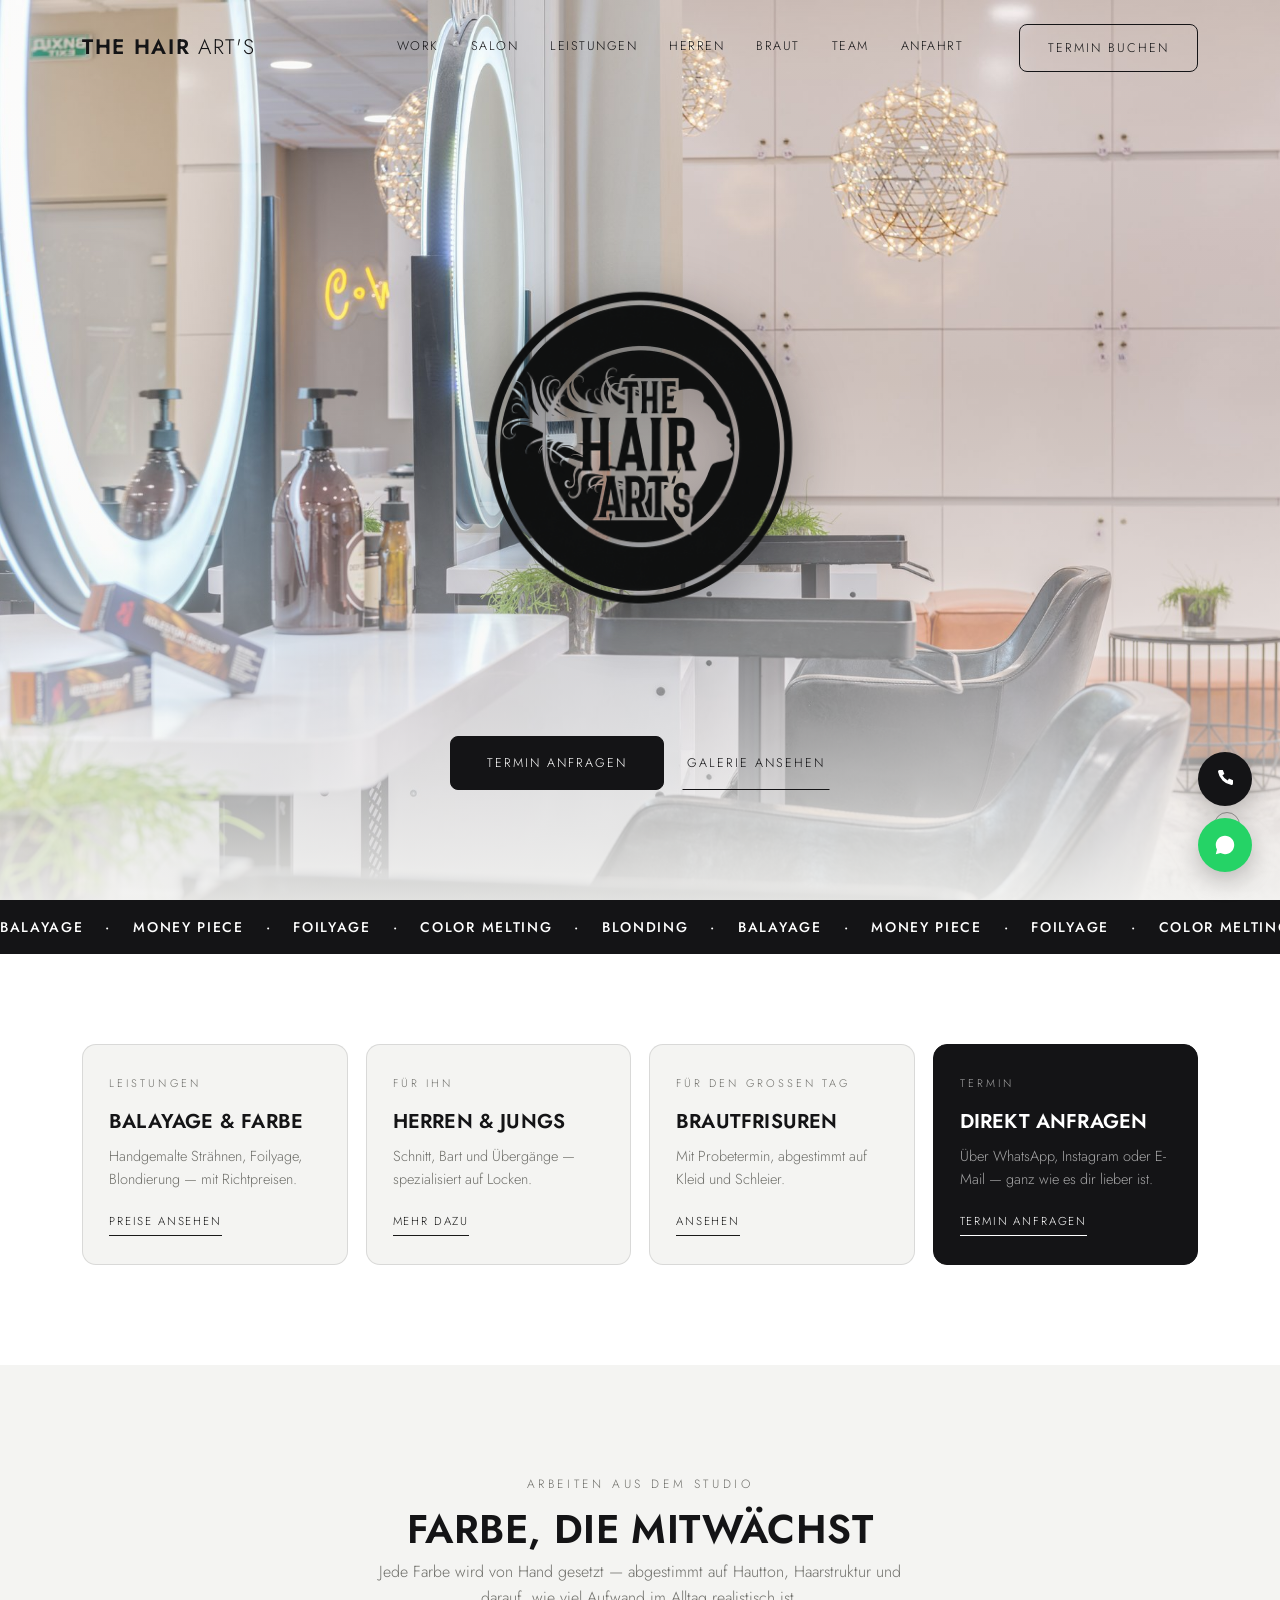
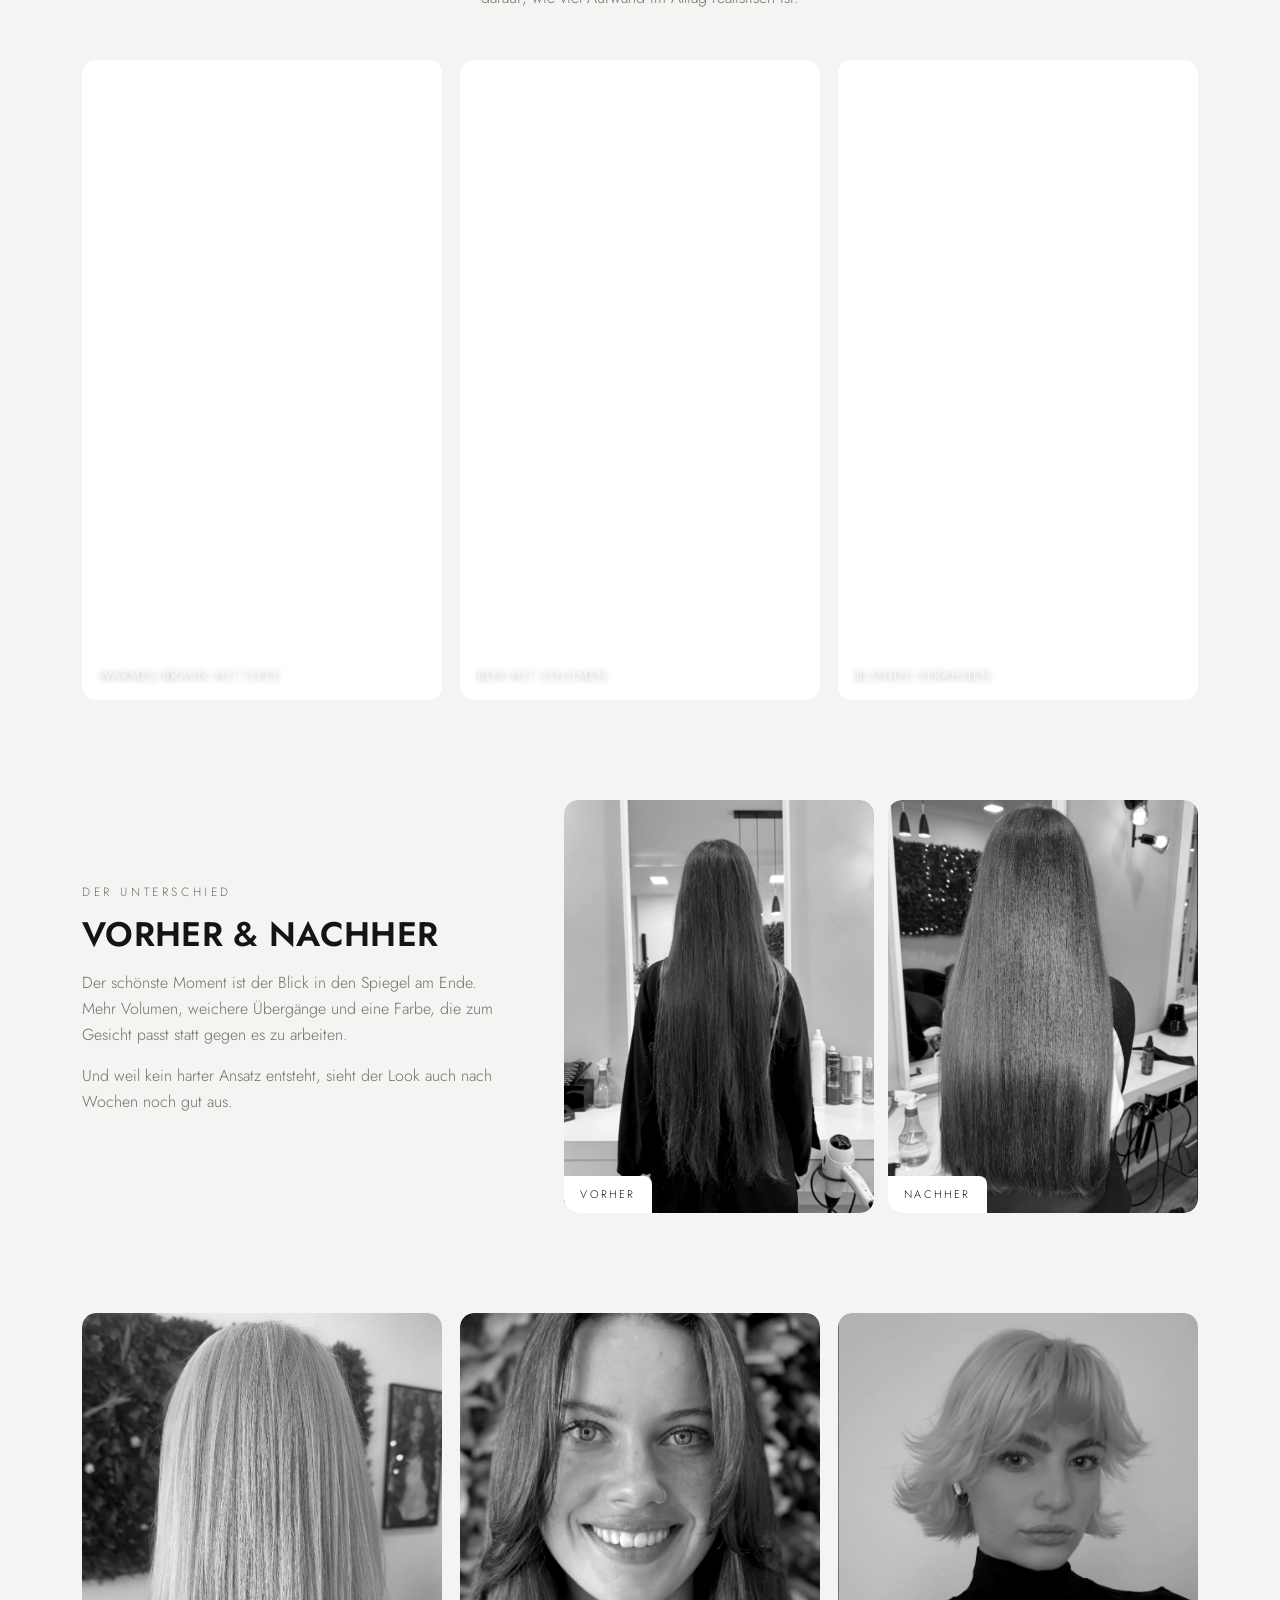
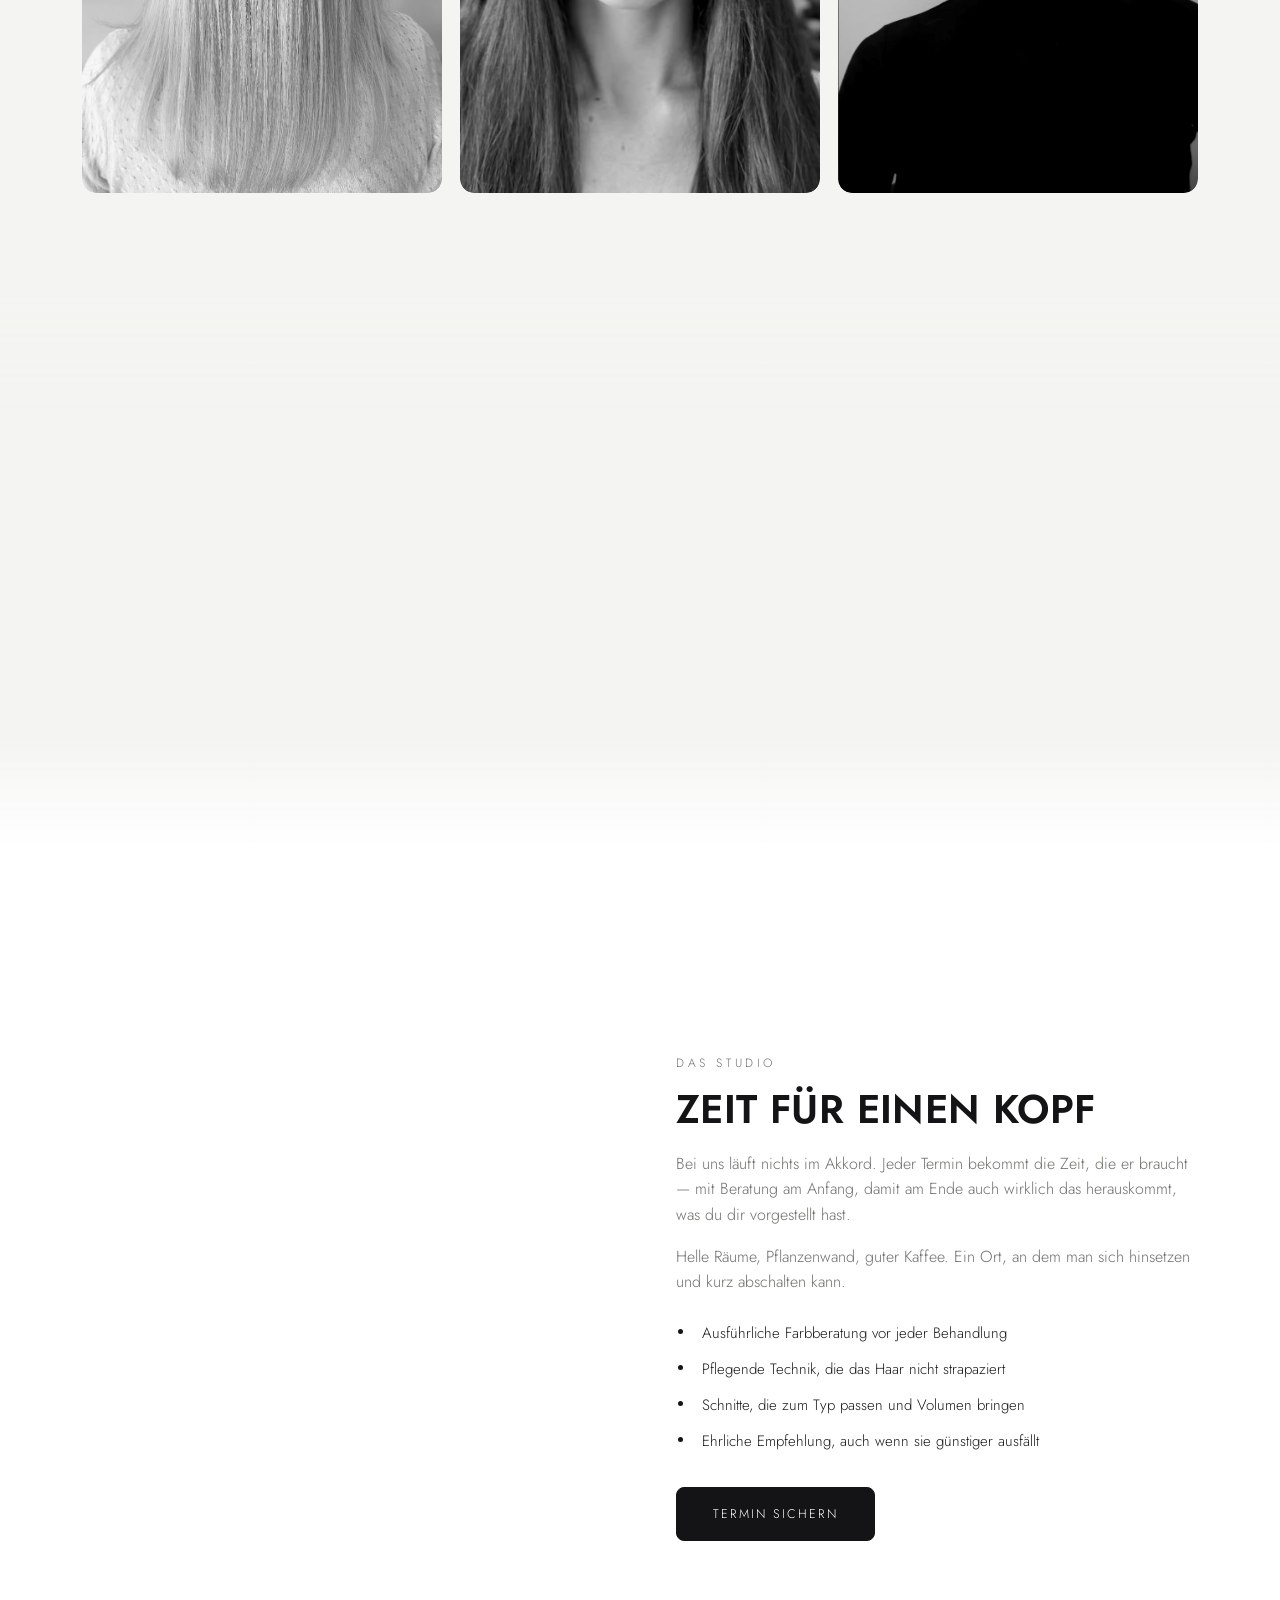
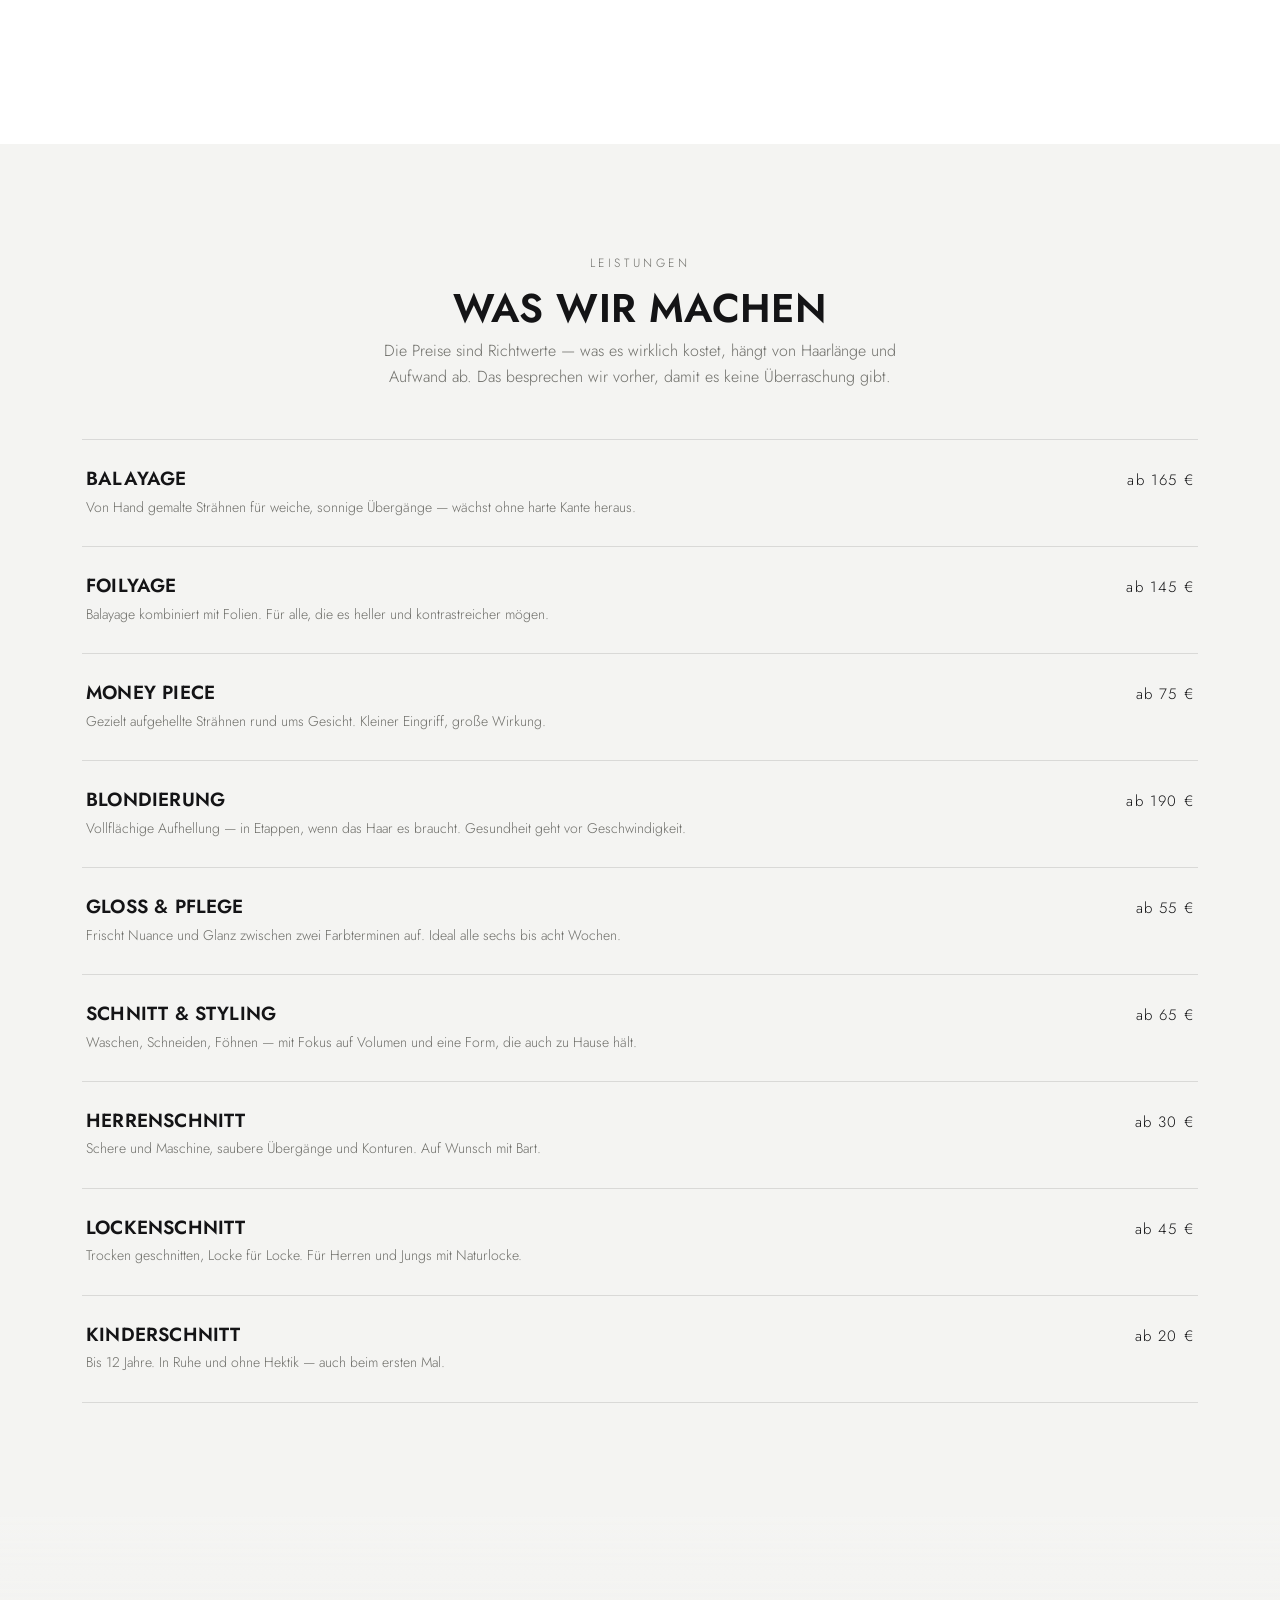
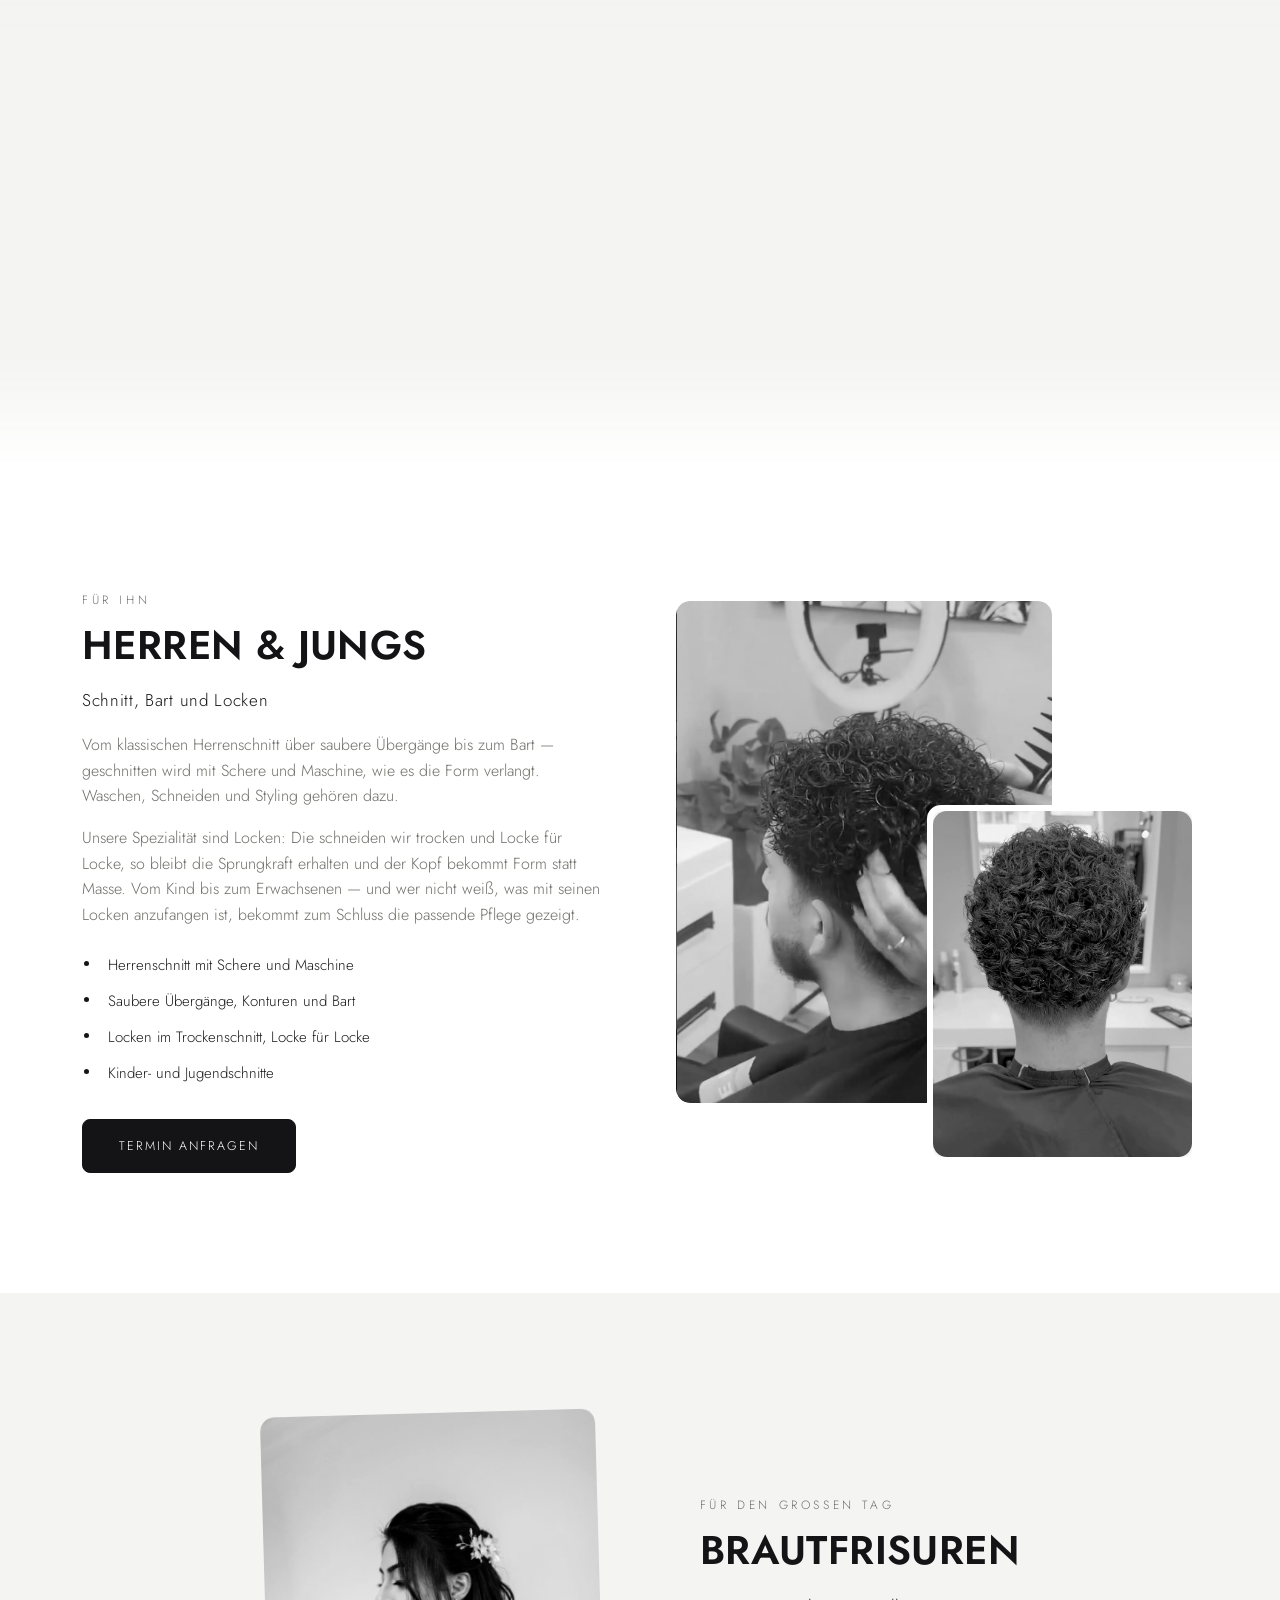
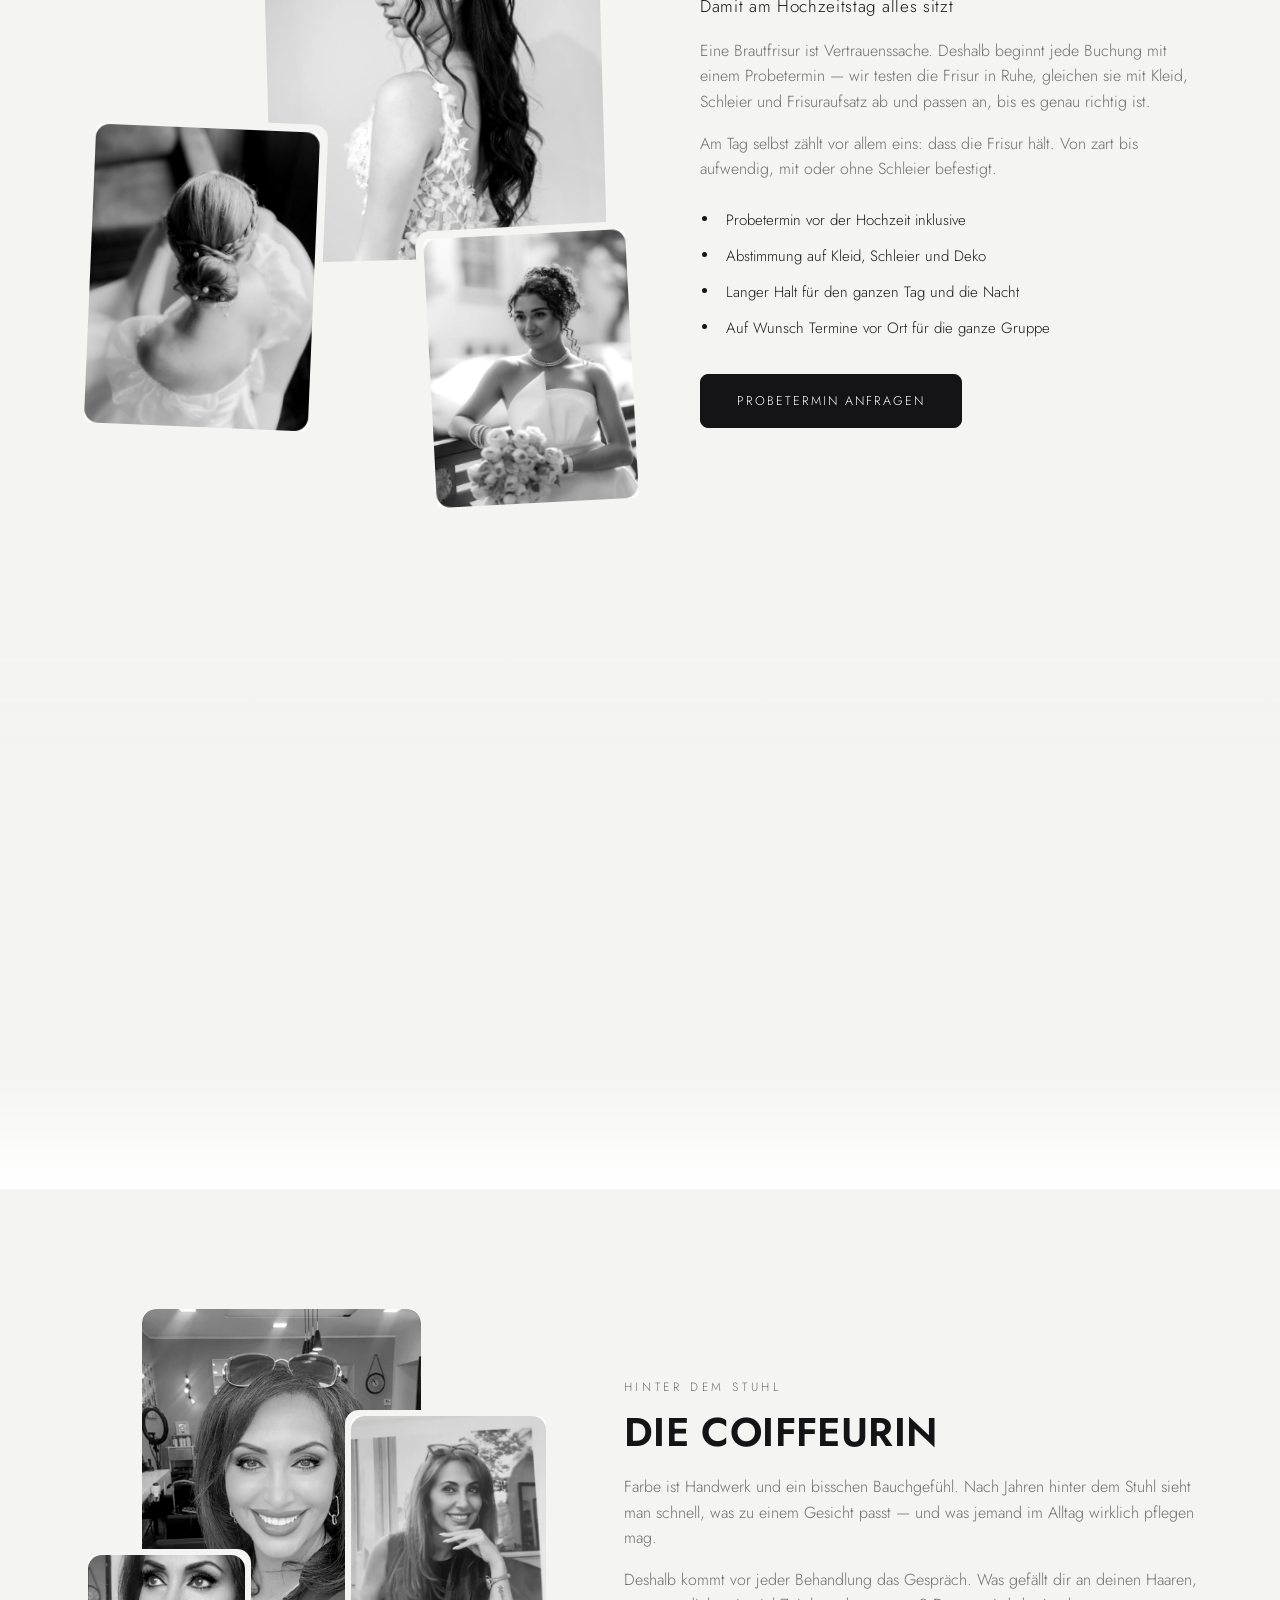
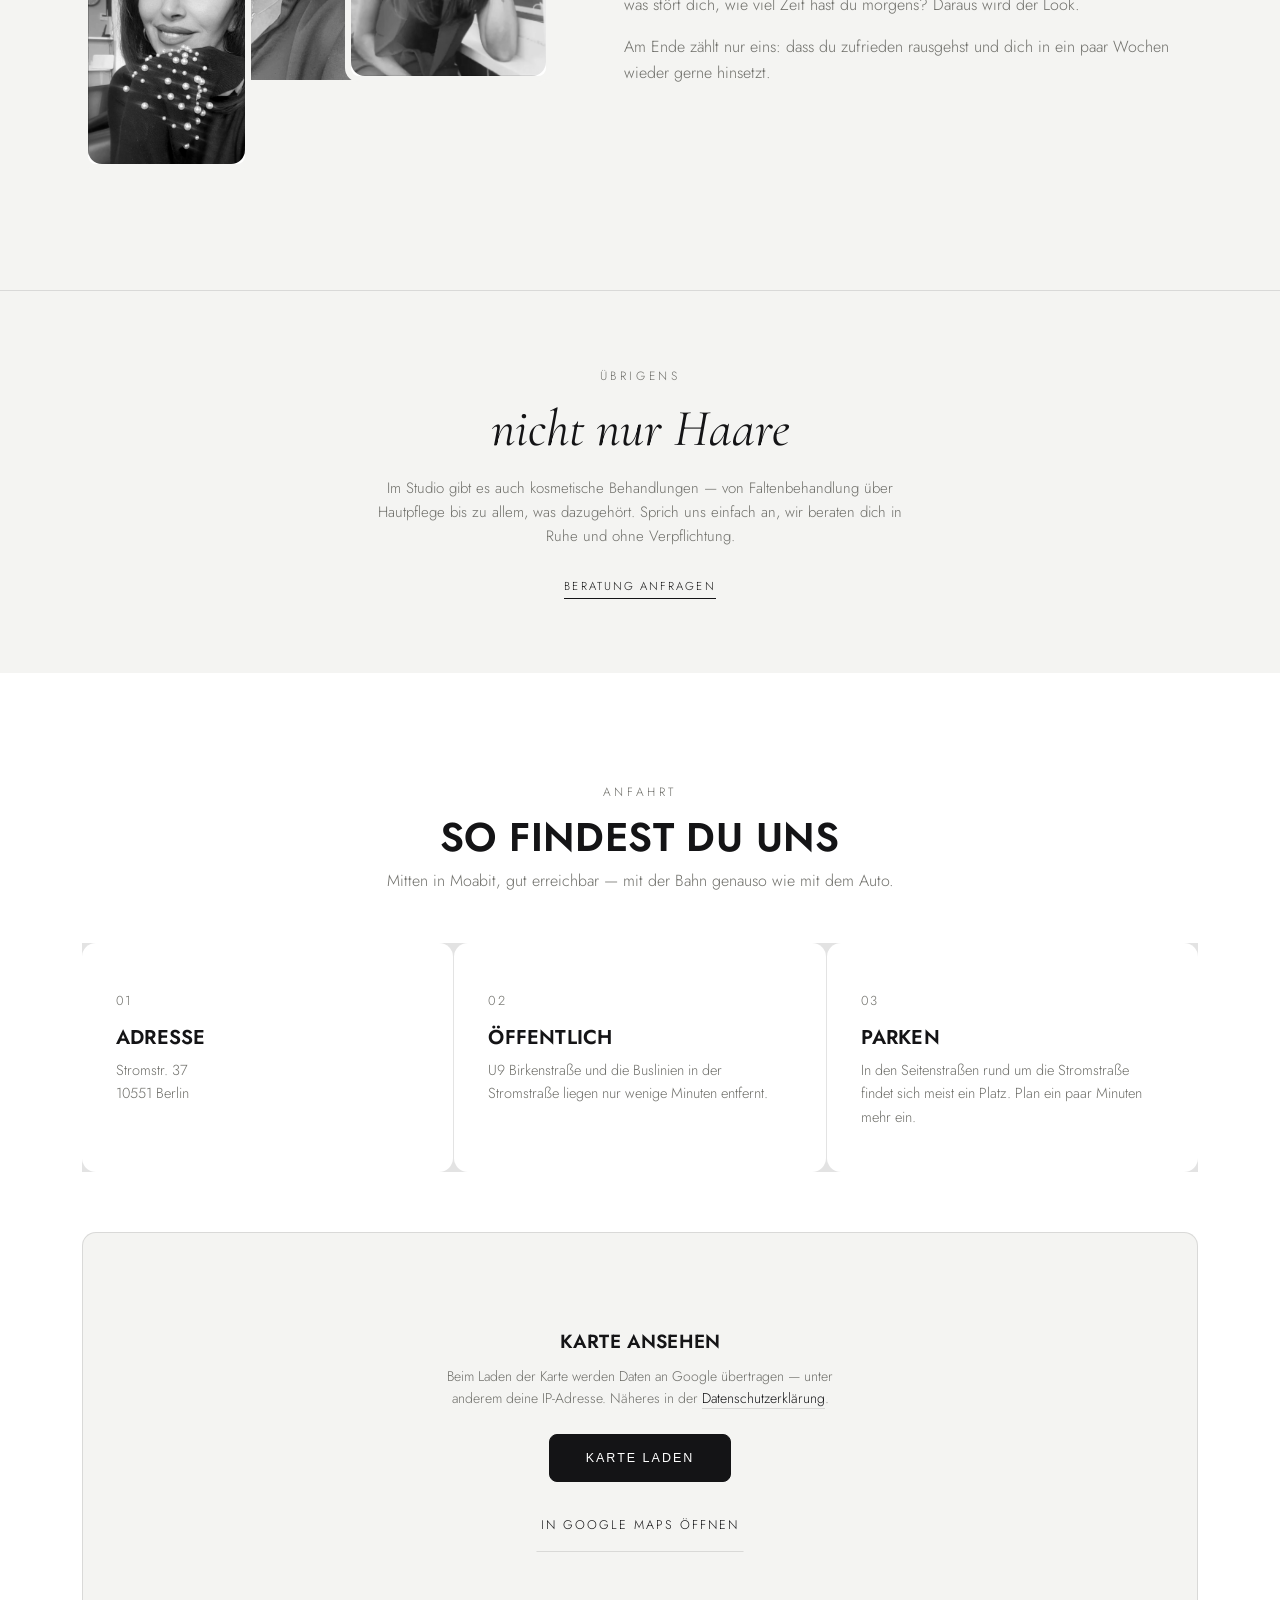
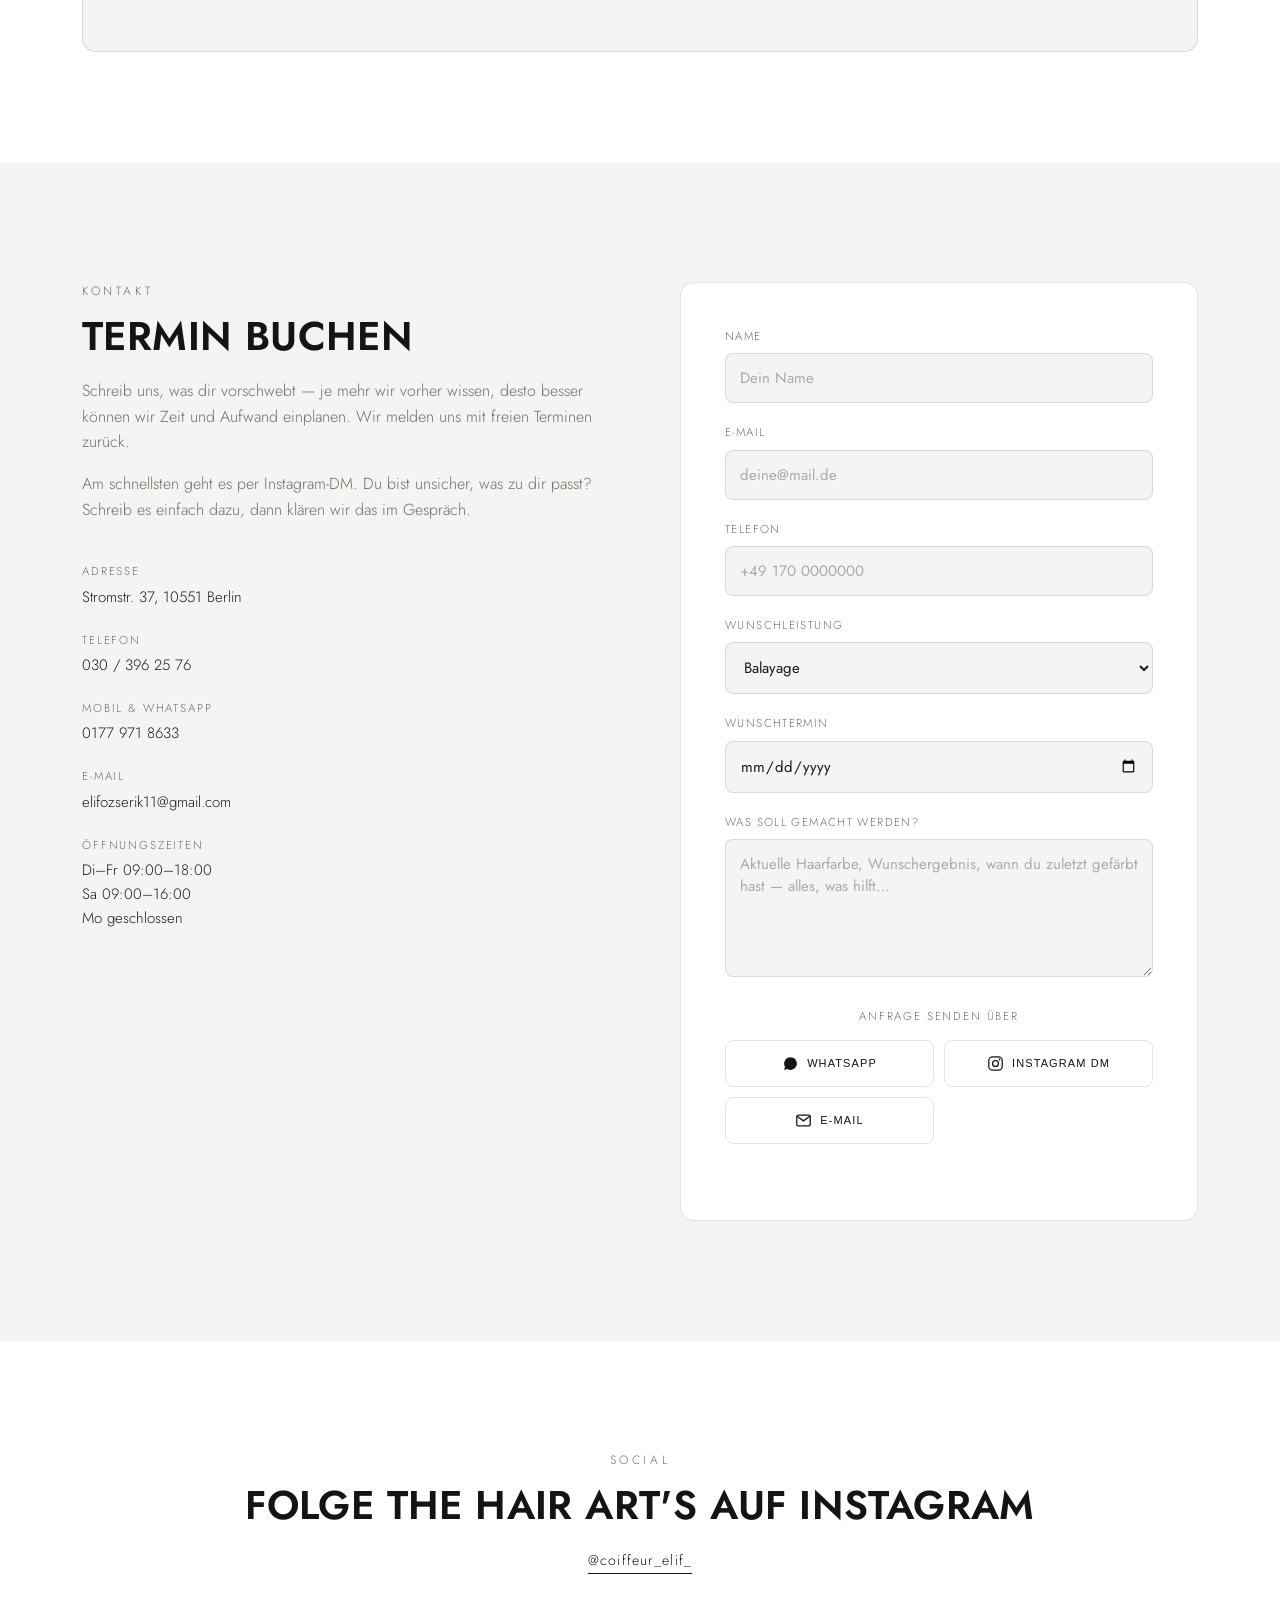
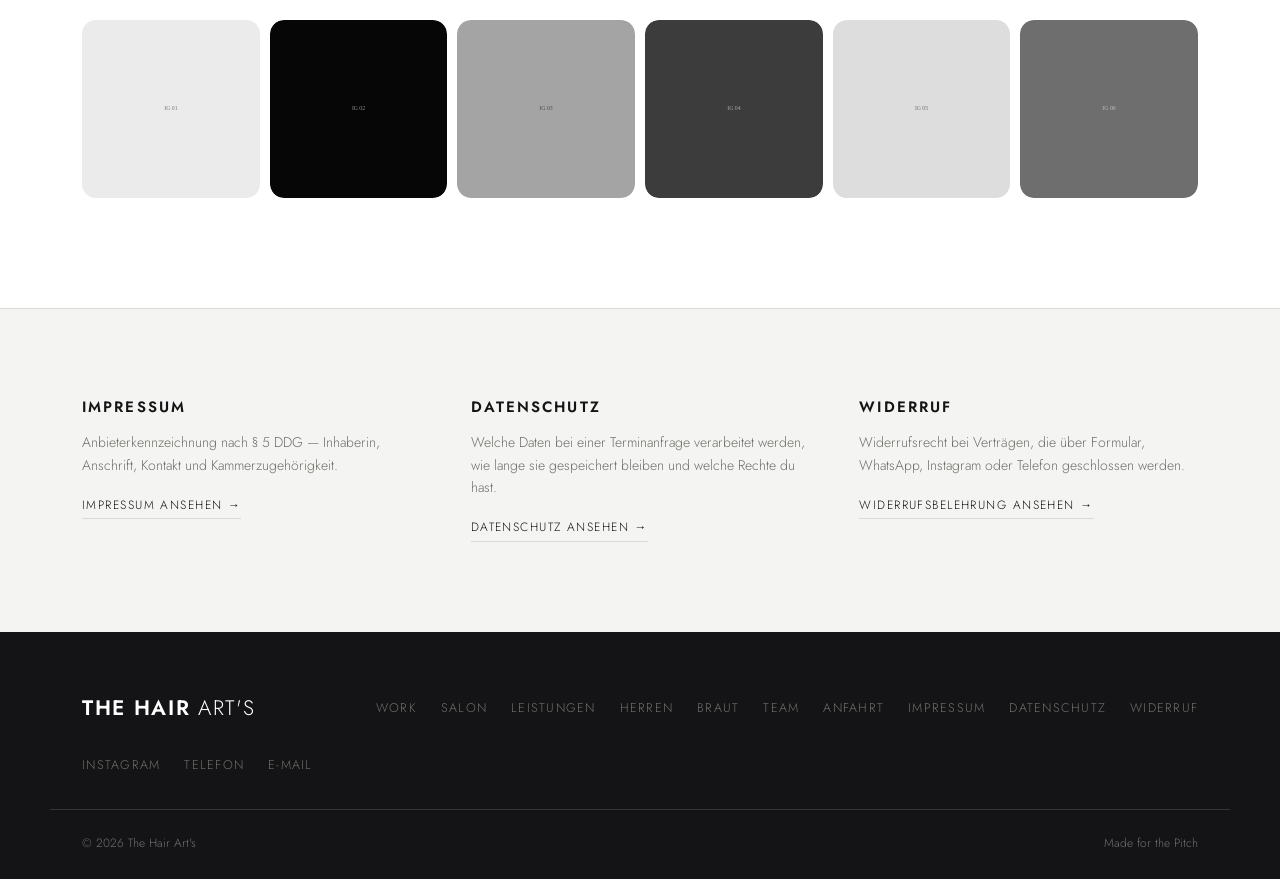
==== commit 749432e7: "Zwischenstand gesichert Co-Authored-By: Claude Opus 5 <noreply@anthropic.com>" ====
--- a/index.html
+++ b/index.html
@@ -12,20 +12,20 @@
 <link rel="preconnect" href="https://fonts.gstatic.com" crossorigin>
 <link href="https://fonts.googleapis.com/css2?family=Bevan&family=Cormorant+Garamond:wght@400;500;600&family=Jost:wght@300;400;500;600&display=swap" rel="stylesheet">
 <link rel="stylesheet" href="assets/css/lenis.css">
-<link rel="stylesheet" href="assets/css/style.css?v=11">
+<link rel="stylesheet" href="assets/css/style.css?v=16">
 </head>
 <body>
 
 <!-- Fixierter Bildhintergrund: Marilyn oben rechts, Audrey unten links, Lockenwickler oben links.
      Sections scrollen darüber; transparente Zonen geben je nach Position ein anderes Motiv frei -->
 <div class="bg-portrait bg-portrait--tr" aria-hidden="true">
-  <img src="assets/images/hero/portrait-marilyn.png" alt="">
+  <img src="assets/images/hero/portrait-marilyn.jpg" alt="">
 </div>
 <div class="bg-portrait bg-portrait--bl" aria-hidden="true">
-  <img src="assets/images/hero/portrait-audrey.png" alt="">
+  <img src="assets/images/hero/portrait-audrey.jpg" alt="">
 </div>
 <div class="bg-portrait bg-portrait--tl" aria-hidden="true">
-  <img src="assets/images/hero/portrait-rollers.png" alt="">
+  <img src="assets/images/hero/portrait-rollers.jpg" alt="">
 </div>
 
 <!-- Logo-Badge: fixiertes Standbild im Hero, verblasst beim Runterscrollen -->
@@ -90,7 +90,7 @@
 <!-- ===== 1 · HERO ===== -->
 <section class="hero" id="home" data-focus="both">
   <div class="hero-media" aria-hidden="true">
-    <video src="assets/videos/interior.mp4" autoplay muted loop playsinline preload="auto" poster="assets/images/hero/interieur.jpg"></video>
+    <video src="assets/videos/interior.mp4" autoplay muted loop playsinline preload="metadata" poster="assets/images/hero/interieur.jpg"></video>
   </div>
   <div class="hero-overlay"></div>
   <div class="container hero-content">
@@ -113,6 +113,41 @@
   </div>
 </section>
 
+<!-- ===== ÜBERBLICK — anklickbare Einstiege, führen zu den Sections ===== -->
+<section class="ueberblick">
+  <div class="container ueberblick-grid">
+
+    <a href="#leistungen" class="ue-card reveal">
+      <span class="ue-tag">Leistungen</span>
+      <h3>Balayage &amp; Farbe</h3>
+      <p>Handgemalte Strähnen, Foilyage, Blondierung — mit Richtpreisen.</p>
+      <span class="ue-more">Preise ansehen</span>
+    </a>
+
+    <a href="#herren" class="ue-card reveal" data-preselect="Herrenschnitt">
+      <span class="ue-tag">Für ihn</span>
+      <h3>Herren &amp; Jungs</h3>
+      <p>Schnitt, Bart und Übergänge — spezialisiert auf Locken.</p>
+      <span class="ue-more">Mehr dazu</span>
+    </a>
+
+    <a href="#braut" class="ue-card reveal" data-preselect="Brautfrisur">
+      <span class="ue-tag">Für den großen Tag</span>
+      <h3>Brautfrisuren</h3>
+      <p>Mit Probetermin, abgestimmt auf Kleid und Schleier.</p>
+      <span class="ue-more">Ansehen</span>
+    </a>
+
+    <a href="#termin" class="ue-card ue-card--dark reveal">
+      <span class="ue-tag">Termin</span>
+      <h3>Direkt anfragen</h3>
+      <p>Über WhatsApp, Instagram oder E-Mail — ganz wie es dir lieber ist.</p>
+      <span class="ue-more">Termin anfragen</span>
+    </a>
+
+  </div>
+</section>
+
 <!-- ===== 2 · WORK — Videos + Vorher/Nachher editorial ===== -->
 <section class="work" id="work">
   <div class="container">
@@ -124,15 +159,15 @@
   <!-- Video-Reihe -->
   <div class="container work-videos">
     <figure class="work-video reveal">
-      <video src="assets/videos/braun.mp4" muted loop playsinline preload="metadata"></video>
+      <video src="assets/videos/braun.mp4" muted loop playsinline preload="none"></video>
       <figcaption>Warmes Braun mit Tiefe</figcaption>
     </figure>
     <figure class="work-video reveal">
-      <video src="assets/videos/bob.mp4" muted loop playsinline preload="metadata"></video>
+      <video src="assets/videos/bob.mp4" muted loop playsinline preload="none"></video>
       <figcaption>Bob mit Volumen</figcaption>
     </figure>
     <figure class="work-video reveal">
-      <video src="assets/videos/blondstraehnen.mp4" muted loop playsinline preload="metadata"></video>
+      <video src="assets/videos/blondstraehnen.mp4" muted loop playsinline preload="none"></video>
       <figcaption>Blonde Strähnen</figcaption>
     </figure>
   </div>
@@ -172,7 +207,7 @@
 <section class="salon" id="salon">
   <div class="container salon-grid">
     <div class="salon-media reveal">
-      <video src="assets/videos/fotowand.mp4" muted loop playsinline preload="metadata"
+      <video src="assets/videos/fotowand.mp4" muted loop playsinline preload="none"
              aria-label="Blick in das Studio von The Hair Art's"></video>
     </div>
     <div class="salon-copy reveal">
@@ -242,6 +277,27 @@
         </div>
         <span class="price-tag">ab 65 €</span>
       </div>
+      <div class="price-row reveal">
+        <div class="price-info">
+          <h3>Herrenschnitt</h3>
+          <p>Schere und Maschine, saubere Übergänge und Konturen. Auf Wunsch mit Bart.</p>
+        </div>
+        <span class="price-tag">ab 30 €</span>
+      </div>
+      <div class="price-row reveal">
+        <div class="price-info">
+          <h3>Lockenschnitt</h3>
+          <p>Trocken geschnitten, Locke für Locke. Für Herren und Jungs mit Naturlocke.</p>
+        </div>
+        <span class="price-tag">ab 45 €</span>
+      </div>
+      <div class="price-row reveal">
+        <div class="price-info">
+          <h3>Kinderschnitt</h3>
+          <p>Bis 12 Jahre. In Ruhe und ohne Hektik — auch beim ersten Mal.</p>
+        </div>
+        <span class="price-tag">ab 20 €</span>
+      </div>
     </div>
   </div>
 </section>
@@ -255,23 +311,23 @@
     <div class="herren-copy reveal">
       <p class="eyebrow">Für ihn</p>
       <h2>Herren &amp; Jungs</h2>
-      <p class="lead">Spezialisiert auf Locken</p>
-      <p>Locken brauchen einen anderen Schnitt als glattes Haar. Wir schneiden sie trocken und Locke für Locke — so bleibt die Sprungkraft erhalten und der Kopf bekommt Form statt Masse.</p>
-      <p>Vom Kind bis zum Erwachsenen. Und wer nicht weiß, was mit seinen Locken anzufangen ist, bekommt zum Schluss noch die passende Pflege gezeigt.</p>
+      <p class="lead">Schnitt, Bart und Locken</p>
+      <p>Vom klassischen Herrenschnitt über saubere Übergänge bis zum Bart — geschnitten wird mit Schere und Maschine, wie es die Form verlangt. Waschen, Schneiden und Styling gehören dazu.</p>
+      <p>Unsere Spezialität sind Locken: Die schneiden wir trocken und Locke für Locke, so bleibt die Sprungkraft erhalten und der Kopf bekommt Form statt Masse. Vom Kind bis zum Erwachsenen — und wer nicht weiß, was mit seinen Locken anzufangen ist, bekommt zum Schluss die passende Pflege gezeigt.</p>
       <ul class="about-points">
-        <li>Trockenschnitt, Locke für Locke</li>
-        <li>Form, die auch ungestylt sitzt</li>
-        <li>Pflegetipps für zu Hause</li>
-        <li>Auch für Kinder und Jugendliche</li>
+        <li>Herrenschnitt mit Schere und Maschine</li>
+        <li>Saubere Übergänge, Konturen und Bart</li>
+        <li>Locken im Trockenschnitt, Locke für Locke</li>
+        <li>Kinder- und Jugendschnitte</li>
       </ul>
-      <a href="#termin" class="btn btn-primary">Termin anfragen</a>
+      <a href="#termin" class="btn btn-primary" data-preselect="Herren">Termin anfragen</a>
     </div>
     <div class="herren-media reveal">
       <figure class="herren-img herren-img--a">
-        <img src="assets/images/herren/locken-01.png" alt="Lockenschnitt für Herren im Studio" loading="lazy">
+        <img src="assets/images/herren/locken-01.jpg" alt="Lockenschnitt für Herren im Studio" loading="lazy">
       </figure>
       <figure class="herren-img herren-img--b">
-        <img src="assets/images/herren/locken-02.png" alt="Definierte Locken nach dem Trockenschnitt" loading="lazy">
+        <img src="assets/images/herren/locken-02.jpg" alt="Definierte Locken nach dem Trockenschnitt" loading="lazy">
       </figure>
     </div>
   </div>
@@ -282,13 +338,13 @@
   <div class="container braut-grid">
     <div class="braut-media reveal">
       <figure class="braut-img braut-img--a">
-        <img src="assets/images/braut/braut-01.jpg" alt="Hochsteckfrisur mit Schleier" loading="lazy">
+        <img src="assets/images/braut/braut-01.jpg?v=2" alt="Halboffene Brautfrisur mit weichen Wellen und Blütenhaarschmuck" loading="lazy">
       </figure>
       <figure class="braut-img braut-img--b">
-        <img src="assets/images/braut/braut-02.jpg" alt="Geflochtener Dutt mit Perlennadeln" loading="lazy">
+        <img src="assets/images/braut/braut-03.jpg" alt="Tief sitzender Dutt mit Flechteinsatz und Perlennadeln" loading="lazy">
       </figure>
       <figure class="braut-img braut-img--c">
-        <img src="assets/images/braut/braut-03.jpg" alt="Braut mit Lockenfrisur und Brautstrauß" loading="lazy">
+        <img src="assets/images/braut/braut-02.jpg" alt="Braut mit hochgesteckten Locken und Brautstrauß" loading="lazy">
       </figure>
     </div>
     <div class="braut-copy reveal">
@@ -303,7 +359,7 @@
         <li>Langer Halt für den ganzen Tag und die Nacht</li>
         <li>Auf Wunsch Termine vor Ort für die ganze Gruppe</li>
       </ul>
-      <a href="#termin" class="btn btn-primary">Probetermin anfragen</a>
+      <a href="#termin" class="btn btn-primary" data-preselect="Brautfrisur">Probetermin anfragen</a>
     </div>
   </div>
 </section>
@@ -332,6 +388,18 @@
       <p>Deshalb kommt vor jeder Behandlung das Gespräch. Was gefällt dir an deinen Haaren, was stört dich, wie viel Zeit hast du morgens? Daraus wird der Look.</p>
       <p>Am Ende zählt nur eins: dass du zufrieden rausgehst und dich in ein paar Wochen wieder gerne hinsetzt.</p>
     </div>
+  </div>
+</section>
+
+<!-- ===== BEAUTY — bewusst leise gehalten, nur ein Hinweis ===== -->
+<section class="beauty" id="beauty">
+  <div class="container beauty-inner reveal">
+    <p class="eyebrow">Übrigens</p>
+    <p class="beauty-line">nicht nur Haare</p>
+    <p class="beauty-text">Im Studio gibt es auch kosmetische Behandlungen — von Faltenbehandlung
+      über Hautpflege bis zu allem, was dazugehört. Sprich uns einfach an, wir beraten dich in Ruhe
+      und ohne Verpflichtung.</p>
+    <a href="#termin" class="beauty-link" data-preselect="Beauty">Beratung anfragen</a>
   </div>
 </section>
 
@@ -430,7 +498,11 @@
           <option>Blondierung</option>
           <option>Gloss &amp; Pflege</option>
           <option>Schnitt &amp; Styling</option>
+          <option>Herrenschnitt</option>
           <option>Herren &amp; Jungs — Locken</option>
+          <option>Kinderschnitt</option>
+          <option>Brautfrisur (inkl. Probetermin)</option>
+          <option>Beauty — kosmetische Beratung</option>
           <option>Ich bin unsicher — bitte beraten</option>
         </select>
       </div>
@@ -550,6 +622,6 @@
 </div>
 
 <script src="assets/js/lenis.min.js"></script>
-<script src="assets/js/script.js?v=4"></script>
+<script src="assets/js/script.js?v=6"></script>
 </body>
 </html>
--- a/assets/css/style.css
+++ b/assets/css/style.css
@@ -129,8 +129,9 @@
   width: 42vw;
   height: 72vh;
   pointer-events: none;
-  opacity: .85;
-  transition: opacity 1s ease;
+  /* Grundzustand: unsichtbar — jede Zone blendet genau ein Motiv ein */
+  opacity: 0;
+  transition: opacity 1.1s ease;
 }
 .bg-portrait img{
   width: 100%; height: 100%;
@@ -141,19 +142,14 @@
 .bg-portrait--tr img{ object-position: right top; }
 .bg-portrait--bl{ bottom: 0; left: 0; }
 .bg-portrait--bl img{ object-position: left bottom; }
-.bg-portrait--tl{ top: 0; left: 0; opacity: 0; }
+.bg-portrait--tl{ top: 0; left: 0; }
 .bg-portrait--tl img{ object-position: left top; }
 
-/* Fokus-Steuerung: die aktive Zone hebt ein Motiv hervor, die anderen treten zurück */
-body.focus-marilyn .bg-portrait--bl,
-body.focus-marilyn .bg-portrait--tl{ opacity: .18; }
-
-body.focus-audrey  .bg-portrait--tr,
-body.focus-audrey  .bg-portrait--tl{ opacity: .18; }
-
+/* Fokus-Steuerung: immer nur ein Motiv sichtbar, nie zwei gleichzeitig.
+   Im Hero (focus-both) bleiben alle aus — dort liegt das Interieur-Video. */
+body.focus-marilyn .bg-portrait--tr{ opacity: .85; }
+body.focus-audrey  .bg-portrait--bl{ opacity: .85; }
 body.focus-rollers .bg-portrait--tl{ opacity: .85; }
-body.focus-rollers .bg-portrait--tr,
-body.focus-rollers .bg-portrait--bl{ opacity: .14; }
 
 /* Logo-Badge: fixiertes Standbild, Opacity wird per JS über den Scrollfortschritt gesteuert */
 .logo-watermark{
@@ -446,10 +442,107 @@
 .about-points li::before{
   content:'';
   position: absolute;
-  left: 0; top: 9px;
-  width: 12px; height: 1px;
+  left: 2px; top: 8px;
+  width: 5px; height: 5px;
+  border-radius: 50%;
   background: var(--black);
 }
+
+/* ===== Überblick — anklickbare Einstiegskarten =====
+   Ruhiges Raster als Gegengewicht zu den versetzten Bildstrecken weiter unten. */
+.ueberblick{
+  padding: 90px 0 100px;
+  background: var(--anthracite-2);
+}
+.ueberblick-grid{
+  display: grid;
+  grid-template-columns: repeat(auto-fit, minmax(232px, 1fr));
+  gap: 18px;
+}
+.ue-card{
+  display: flex;
+  flex-direction: column;
+  align-items: flex-start;
+  padding: 30px 26px 28px;
+  background: var(--anthracite);
+  border: 1px solid var(--line);
+  border-radius: var(--radius);
+  transition: var(--transition);
+}
+.ue-card:hover{
+  transform: translateY(-4px);
+  box-shadow: 0 16px 38px rgba(0,0,0,.09);
+}
+.ue-tag{
+  font-size: 11px;
+  letter-spacing: .28em;
+  text-transform: uppercase;
+  color: var(--ink-soft);
+  margin-bottom: 16px;
+}
+.ue-card h3{
+  font-size: 20px;
+  line-height: 1.25;
+  margin-bottom: 10px;
+}
+.ue-card p{
+  font-size: 14.5px;
+  color: var(--ink-soft);
+  margin-bottom: 22px;
+}
+.ue-more{
+  margin-top: auto;
+  font-size: 11.5px;
+  letter-spacing: .16em;
+  text-transform: uppercase;
+  padding-bottom: 4px;
+  border-bottom: 1px solid currentColor;
+}
+
+/* Die letzte Karte ist der Abschluss — dunkel wie der Primär-Button */
+.ue-card--dark{
+  background: var(--black);
+  border-color: var(--black);
+}
+.ue-card--dark h3{ color: var(--white); }
+.ue-card--dark p,
+.ue-card--dark .ue-tag{ color: rgba(255,255,255,.62); }
+.ue-card--dark .ue-more{ color: var(--white); }
+
+/* ===== Beauty — bewusst zurückgenommen ===== */
+.beauty{
+  padding: 76px 0;
+  background: var(--anthracite);
+  border-top: 1px solid var(--line);
+}
+.beauty-inner{
+  max-width: 620px;
+  text-align: center;
+}
+.beauty .eyebrow{ text-align: center; }
+.beauty-line{
+  font-family: var(--font-italic);
+  font-style: italic;
+  font-weight: 400;
+  font-size: clamp(34px, 5vw, 52px);
+  line-height: 1.1;
+  color: var(--black);
+  margin-bottom: 18px;
+}
+.beauty-text{
+  font-size: 15px;
+  color: var(--ink-soft);
+  margin-bottom: 24px;
+}
+.beauty-link{
+  font-size: 11.5px;
+  letter-spacing: .18em;
+  text-transform: uppercase;
+  padding-bottom: 4px;
+  border-bottom: 1px solid var(--black);
+  transition: var(--transition);
+}
+.beauty-link:hover{ opacity: .6; }
 
 /* ===== 2 · Work — Videos + Vorher/Nachher ===== */
 .work{
@@ -659,8 +752,8 @@
 }
 .braut-grid{
   display: grid;
-  grid-template-columns: 1fr 1fr;
-  gap: 72px;
+  grid-template-columns: 1.12fr 1fr;
+  gap: 60px;
   align-items: center;
 }
 .braut-copy h2{ font-size: clamp(28px, 3.6vw, 40px); }
@@ -670,15 +763,22 @@
   letter-spacing: .04em;
   margin-bottom: 18px;
 }
-/* Drei Bilder, editorial gestaffelt — gespiegelt zur Herren-Section */
+/* Drei Bilder, editorial gestaffelt — gespiegelt zur Herren-Section.
+   Jedes Bild hat eine eigene Grundneigung (--tilt) und schwebt sehr langsam
+   darum herum. Unterschiedliche Dauern, damit sie nie im Gleichtakt laufen. */
 .braut-media{
   position: relative;
-  padding: 0 60px 90px 0;
+  /* Prozent statt Pixel: der Freiraum unter dem großen Bild skaliert
+     mit der Spaltenbreite, sonst klafft er auf Mobil auf */
+  padding: 0 0 45% 0;
 }
 .braut-img{
   margin: 0;
   overflow: hidden;
   background: var(--anthracite-2);
+  transform: rotate(var(--tilt));
+  animation: braut-drift var(--drift) ease-in-out var(--drift-delay, 0s) infinite alternate;
+  will-change: transform;
 }
 .braut-img img{
   width: 100%;
@@ -689,18 +789,40 @@
 }
 .braut-img:hover img{ filter: grayscale(0); transform: scale(1.04); }
 
-.braut-img--a{ width: 68%; margin-left: auto; }
+@keyframes braut-drift{
+  from{ transform: rotate(calc(var(--tilt) - 1.2deg)); }
+  to  { transform: rotate(calc(var(--tilt) + 1.2deg)); }
+}
+
+.braut-img--a{
+  width: 60%;
+  margin-left: auto;
+  margin-right: 7%;
+  --tilt: -1.6deg;
+  --drift: 19s;
+}
 .braut-img--b{
   position: absolute;
-  left: 0; top: 24%;
-  width: 44%;
-  border: 6px solid var(--anthracite);
+  left: 0; top: 44%;
+  width: 43%;
+  border: 8px solid var(--anthracite);
+  --tilt: 2.4deg;
+  --drift: 25s;
+  --drift-delay: -7s;
 }
 .braut-img--c{
   position: absolute;
   right: 0; bottom: 0;
-  width: 36%;
-  border: 6px solid var(--anthracite);
+  width: 39%;
+  border: 8px solid var(--anthracite);
+  --tilt: -3deg;
+  --drift: 22s;
+  --drift-delay: -13s;
+}
+
+/* Wer Bewegung reduziert haben will, sieht nur die Grundneigung */
+@media (prefers-reduced-motion: reduce){
+  .braut-img{ animation: none; }
 }
 
 /* ===== 6 · Coiffeurin ===== */
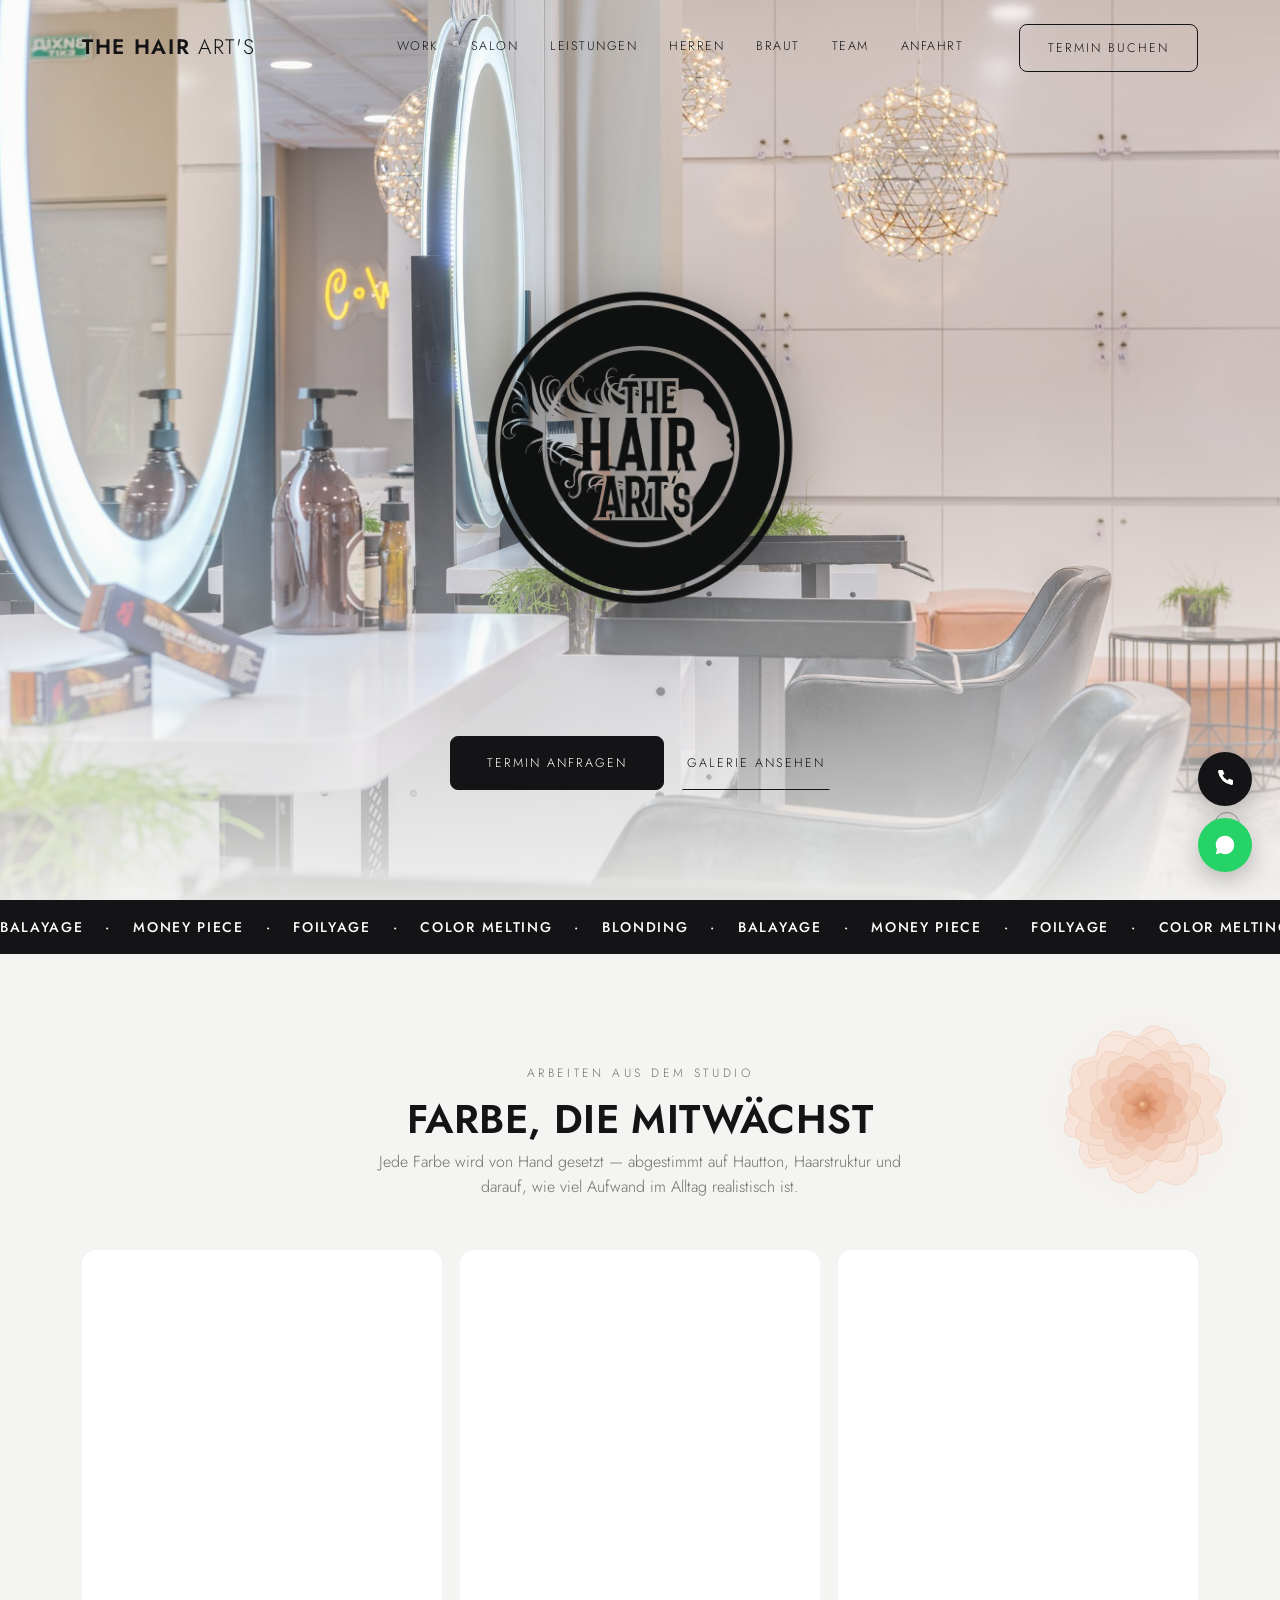
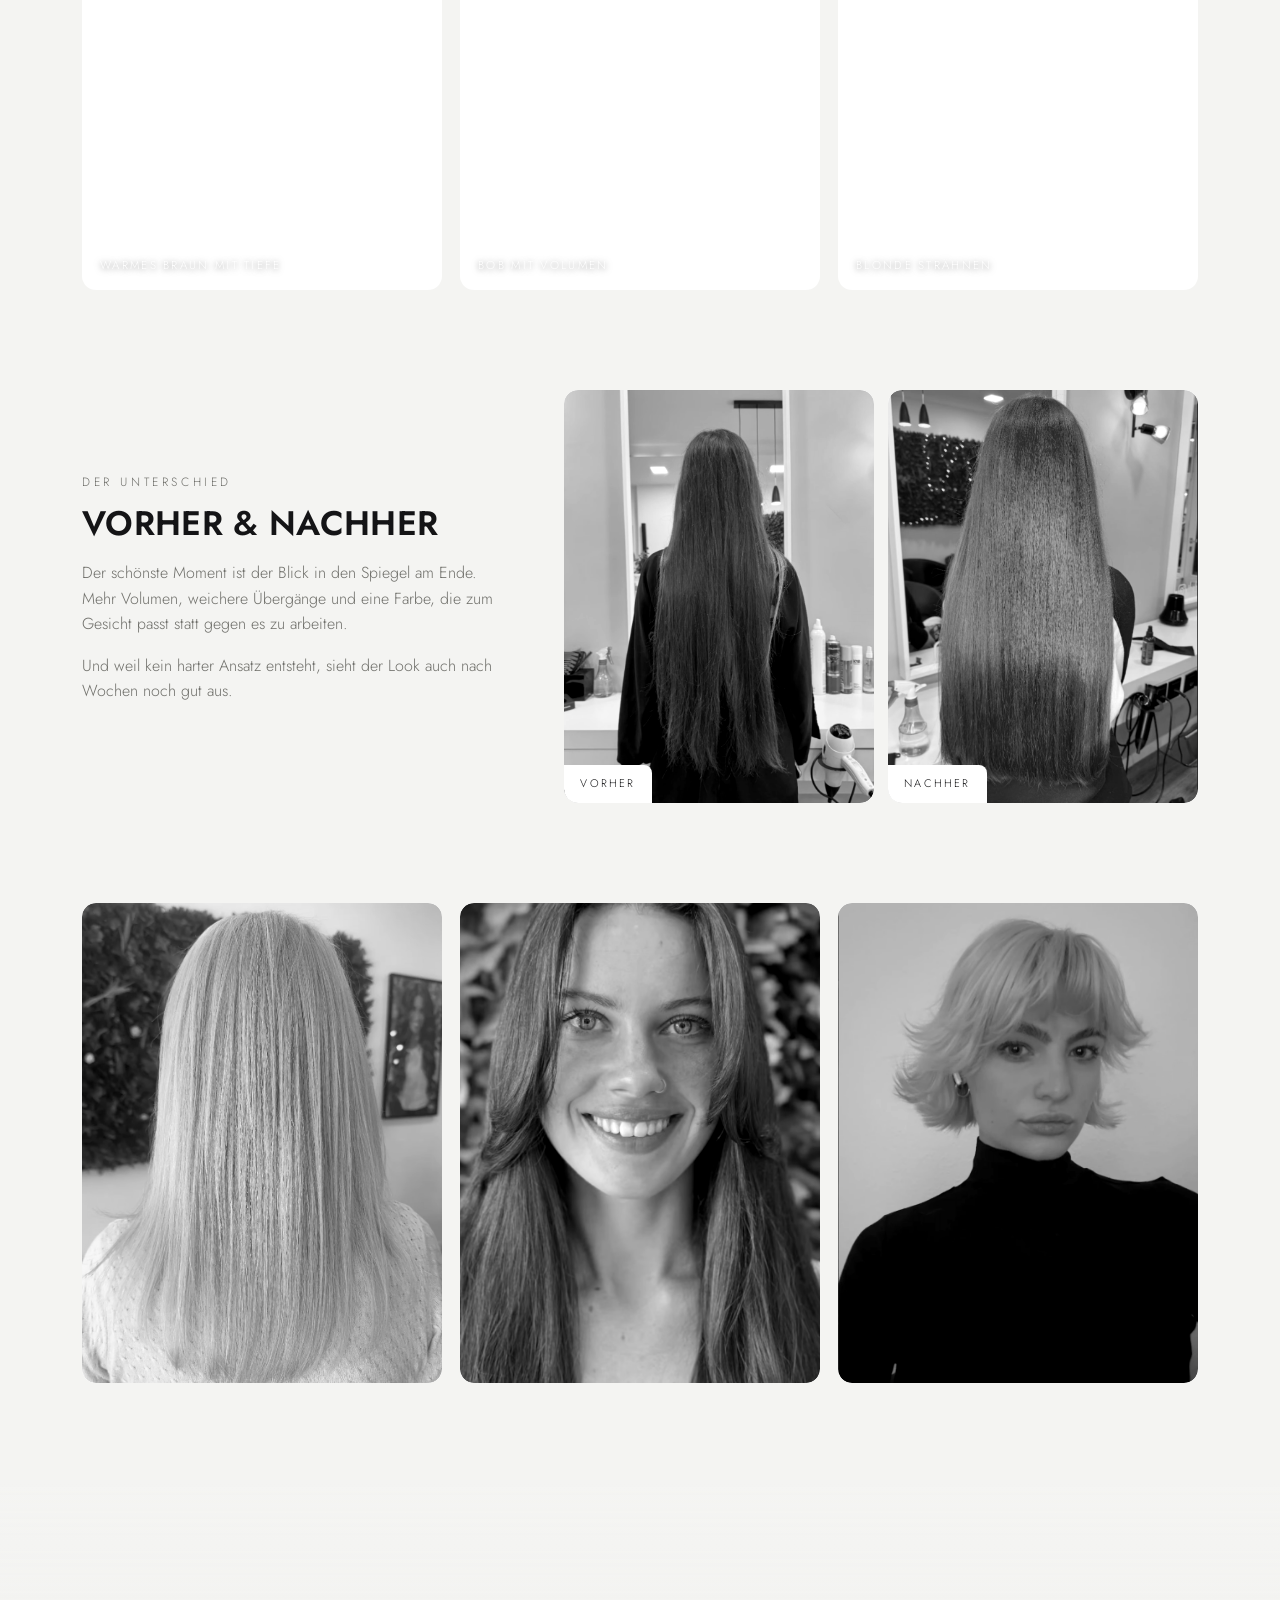
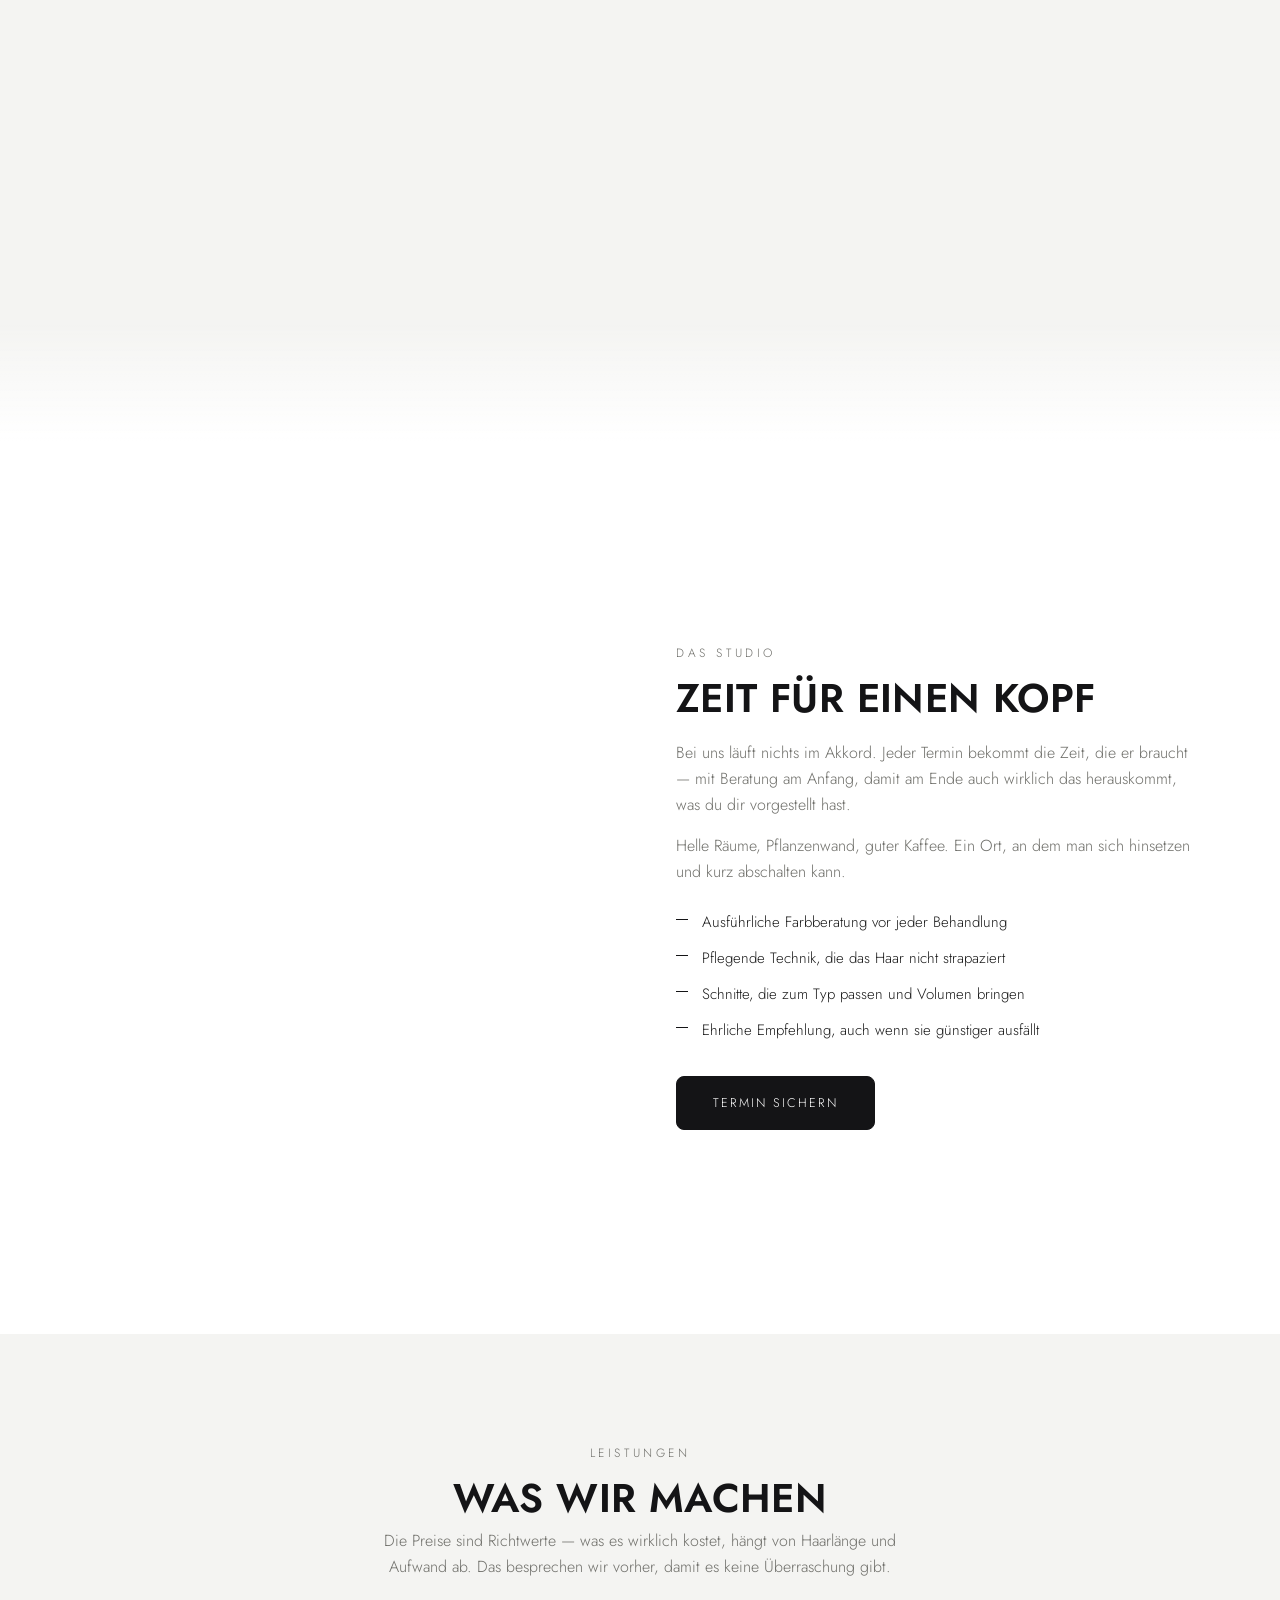
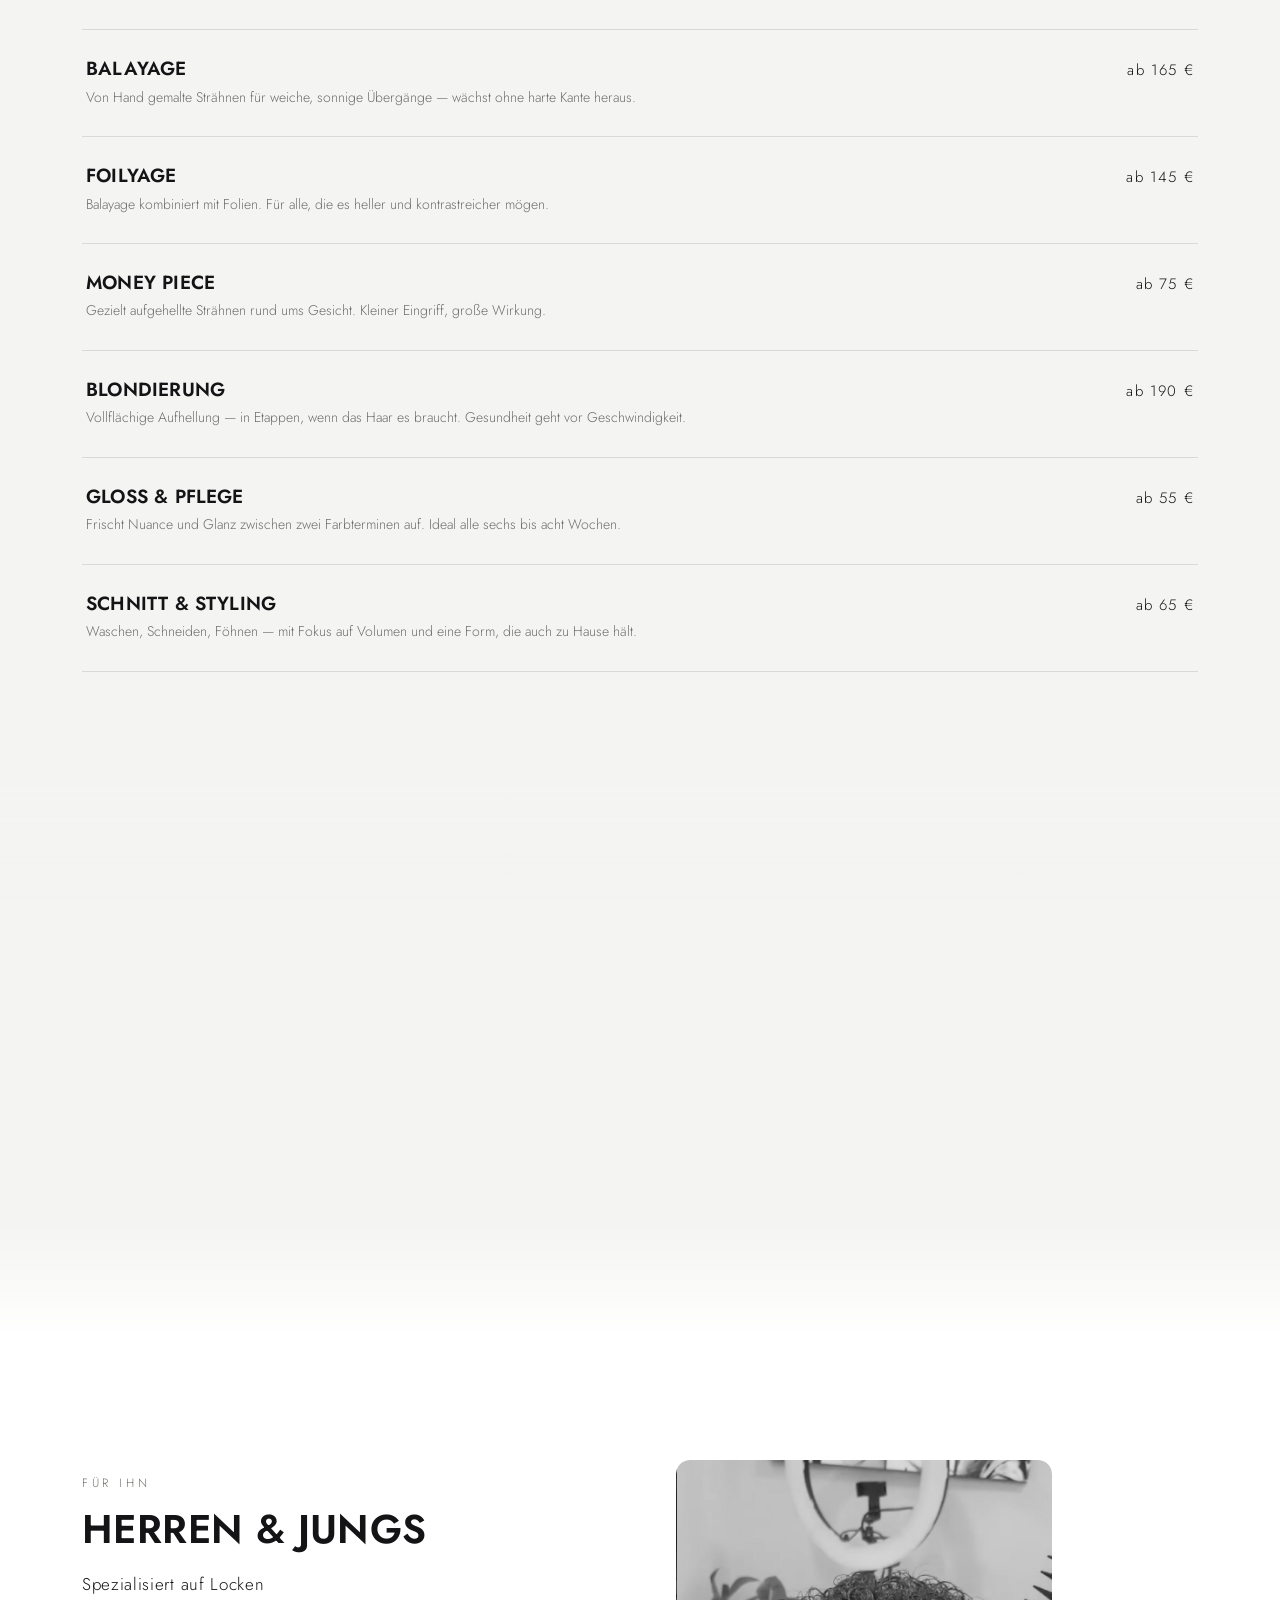
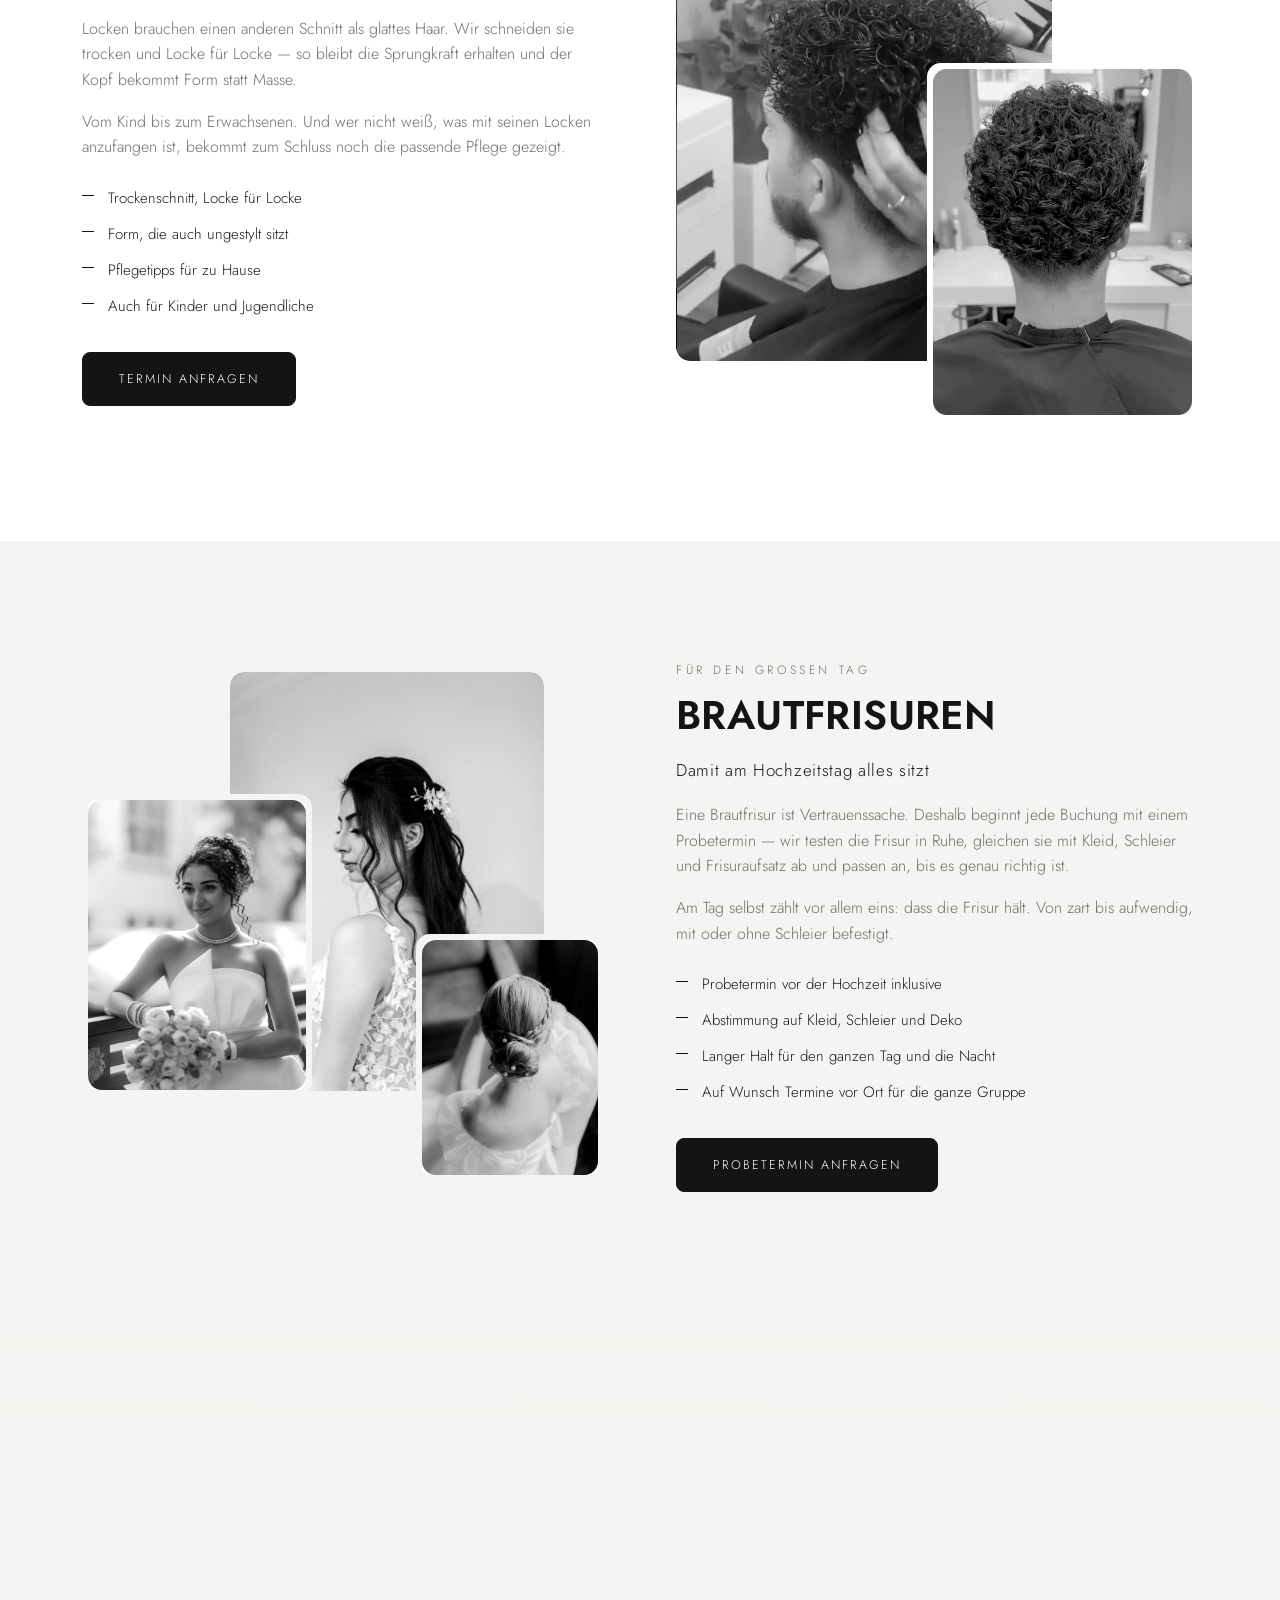
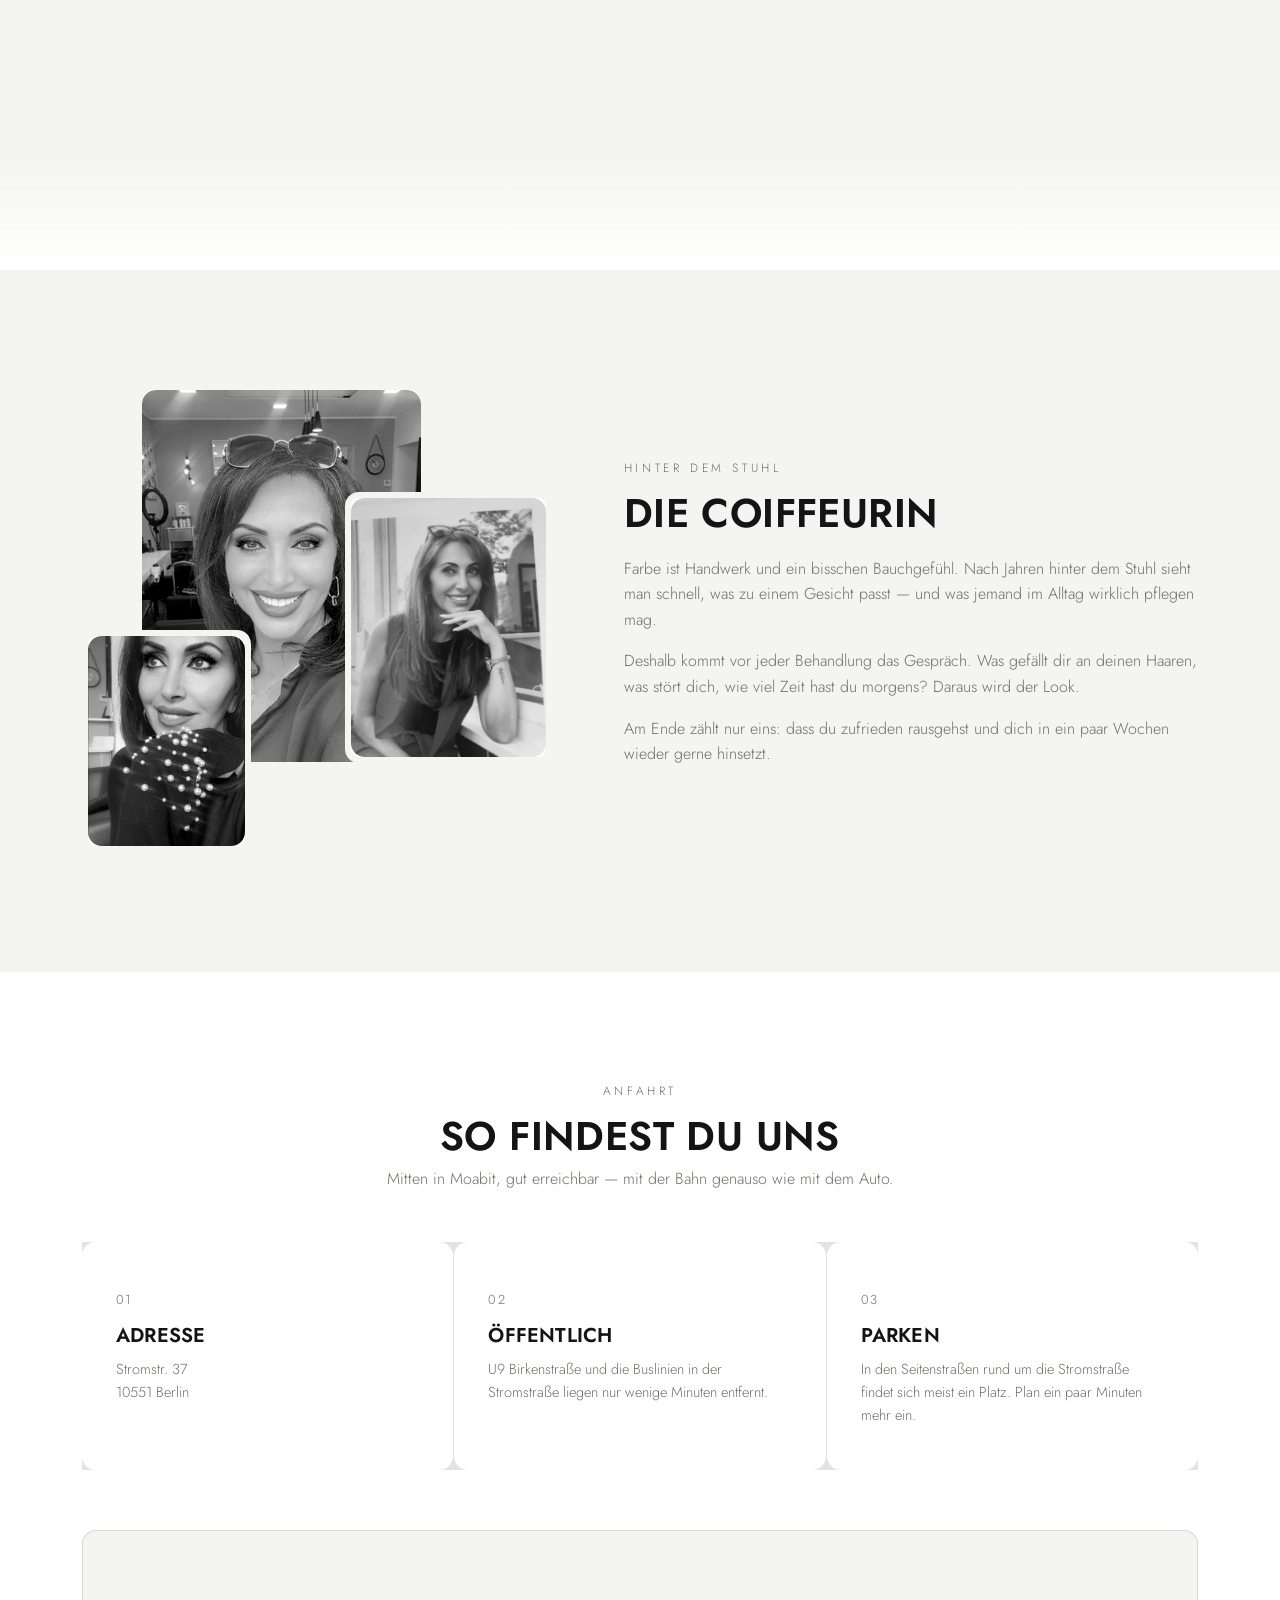
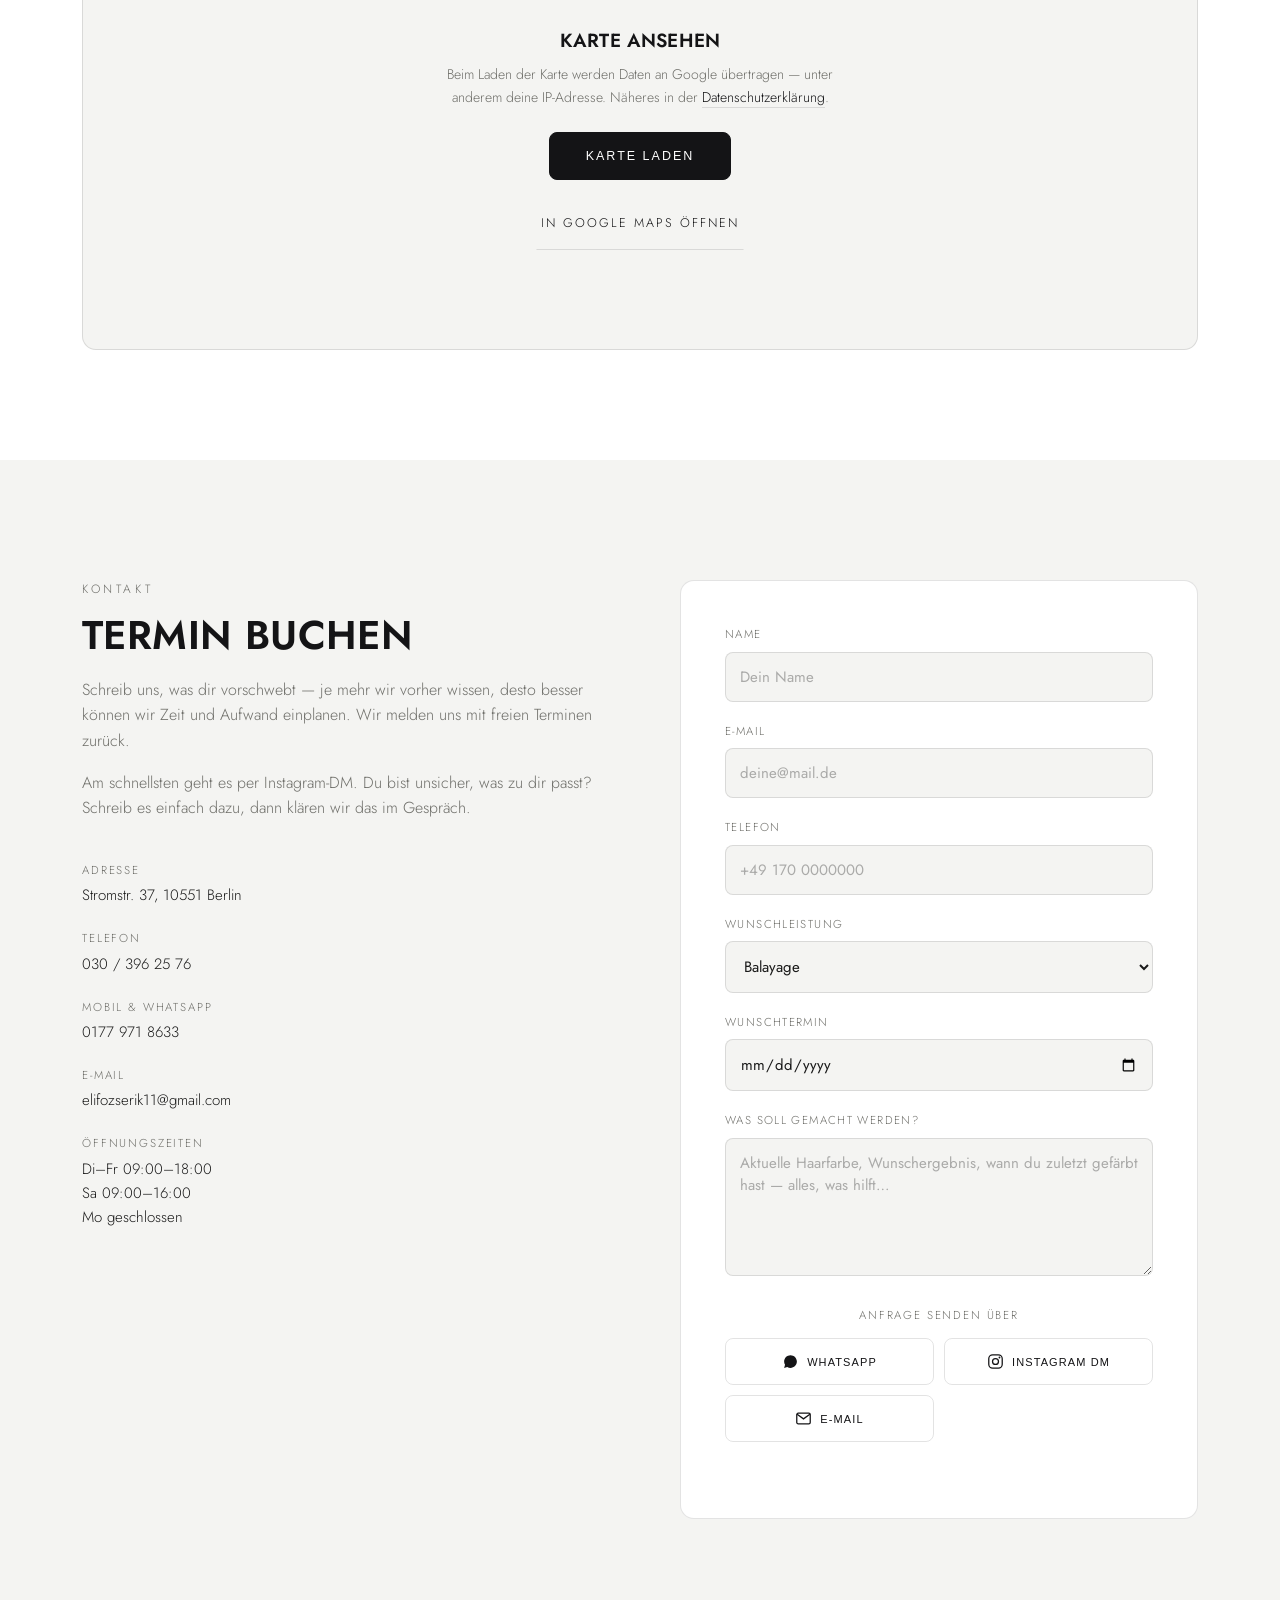
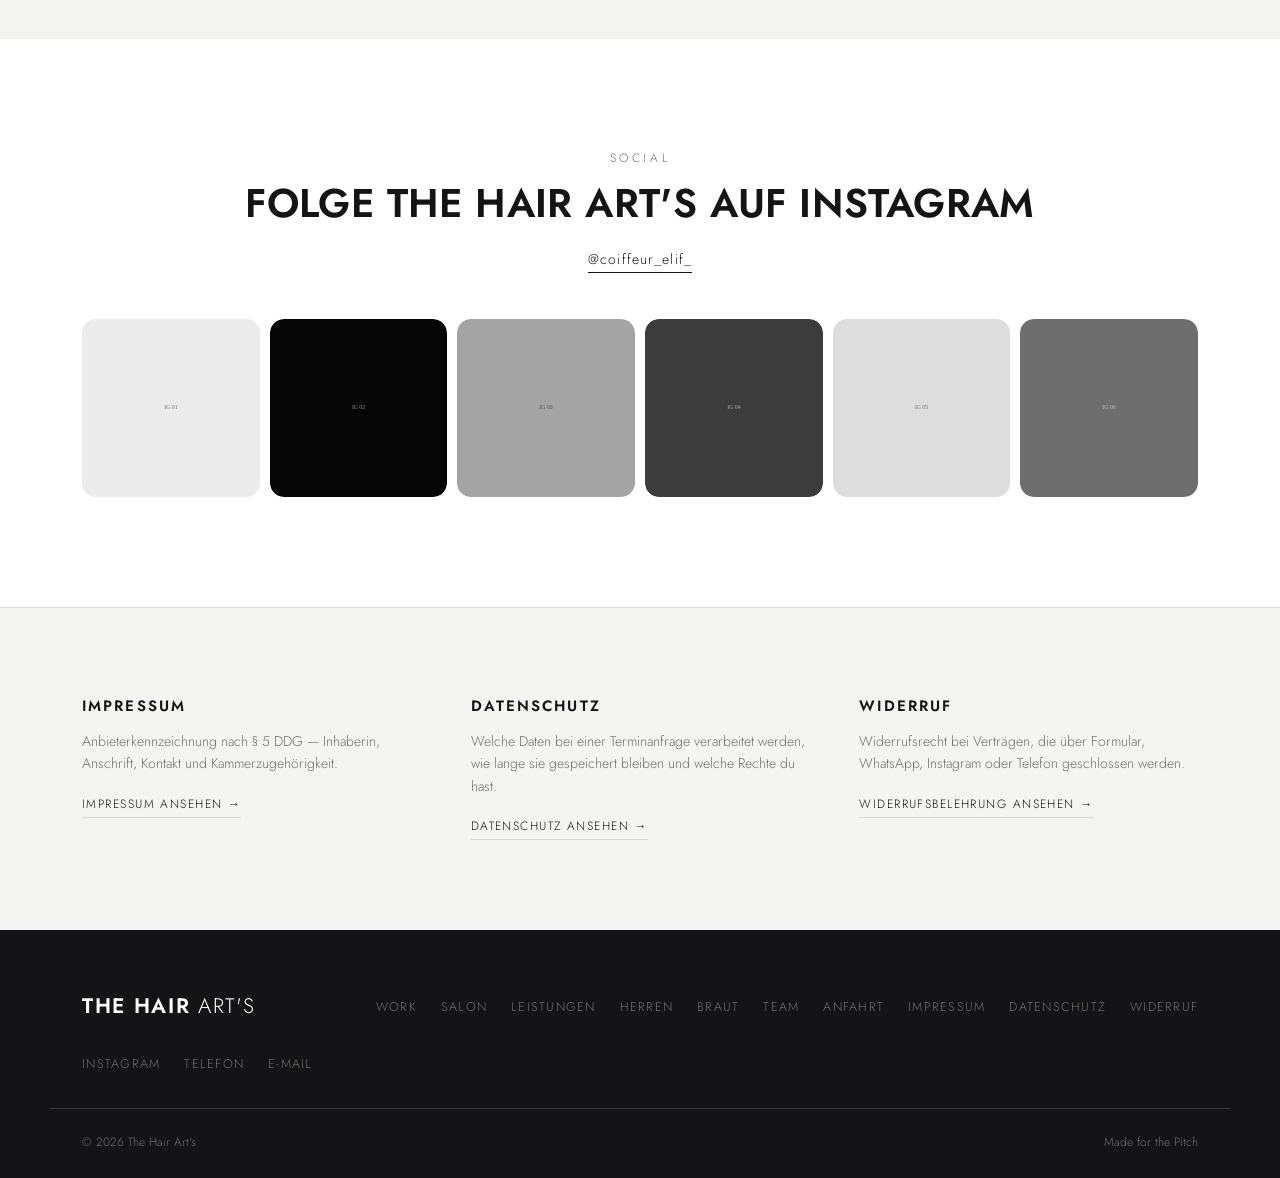
==== commit 8cf6b285: "Charm: Pfingstrose in der Work-Section Blueten-Charm als eigenes SVG (assets/images/charms/peony.svg" ====
--- a/index.html
+++ b/index.html
@@ -12,20 +12,20 @@
 <link rel="preconnect" href="https://fonts.gstatic.com" crossorigin>
 <link href="https://fonts.googleapis.com/css2?family=Bevan&family=Cormorant+Garamond:wght@400;500;600&family=Jost:wght@300;400;500;600&display=swap" rel="stylesheet">
 <link rel="stylesheet" href="assets/css/lenis.css">
-<link rel="stylesheet" href="assets/css/style.css?v=16">
+<link rel="stylesheet" href="assets/css/style.css?v=12">
 </head>
 <body>
 
 <!-- Fixierter Bildhintergrund: Marilyn oben rechts, Audrey unten links, Lockenwickler oben links.
      Sections scrollen darüber; transparente Zonen geben je nach Position ein anderes Motiv frei -->
 <div class="bg-portrait bg-portrait--tr" aria-hidden="true">
-  <img src="assets/images/hero/portrait-marilyn.jpg" alt="">
+  <img src="assets/images/hero/portrait-marilyn.png" alt="">
 </div>
 <div class="bg-portrait bg-portrait--bl" aria-hidden="true">
-  <img src="assets/images/hero/portrait-audrey.jpg" alt="">
+  <img src="assets/images/hero/portrait-audrey.png" alt="">
 </div>
 <div class="bg-portrait bg-portrait--tl" aria-hidden="true">
-  <img src="assets/images/hero/portrait-rollers.jpg" alt="">
+  <img src="assets/images/hero/portrait-rollers.png" alt="">
 </div>
 
 <!-- Logo-Badge: fixiertes Standbild im Hero, verblasst beim Runterscrollen -->
@@ -90,7 +90,7 @@
 <!-- ===== 1 · HERO ===== -->
 <section class="hero" id="home" data-focus="both">
   <div class="hero-media" aria-hidden="true">
-    <video src="assets/videos/interior.mp4" autoplay muted loop playsinline preload="metadata" poster="assets/images/hero/interieur.jpg"></video>
+    <video src="assets/videos/interior.mp4" autoplay muted loop playsinline preload="auto" poster="assets/images/hero/interieur.jpg"></video>
   </div>
   <div class="hero-overlay"></div>
   <div class="container hero-content">
@@ -113,43 +113,14 @@
   </div>
 </section>
 
-<!-- ===== ÜBERBLICK — anklickbare Einstiege, führen zu den Sections ===== -->
-<section class="ueberblick">
-  <div class="container ueberblick-grid">
-
-    <a href="#leistungen" class="ue-card reveal">
-      <span class="ue-tag">Leistungen</span>
-      <h3>Balayage &amp; Farbe</h3>
-      <p>Handgemalte Strähnen, Foilyage, Blondierung — mit Richtpreisen.</p>
-      <span class="ue-more">Preise ansehen</span>
-    </a>
-
-    <a href="#herren" class="ue-card reveal" data-preselect="Herrenschnitt">
-      <span class="ue-tag">Für ihn</span>
-      <h3>Herren &amp; Jungs</h3>
-      <p>Schnitt, Bart und Übergänge — spezialisiert auf Locken.</p>
-      <span class="ue-more">Mehr dazu</span>
-    </a>
-
-    <a href="#braut" class="ue-card reveal" data-preselect="Brautfrisur">
-      <span class="ue-tag">Für den großen Tag</span>
-      <h3>Brautfrisuren</h3>
-      <p>Mit Probetermin, abgestimmt auf Kleid und Schleier.</p>
-      <span class="ue-more">Ansehen</span>
-    </a>
-
-    <a href="#termin" class="ue-card ue-card--dark reveal">
-      <span class="ue-tag">Termin</span>
-      <h3>Direkt anfragen</h3>
-      <p>Über WhatsApp, Instagram oder E-Mail — ganz wie es dir lieber ist.</p>
-      <span class="ue-more">Termin anfragen</span>
-    </a>
-
-  </div>
-</section>
-
 <!-- ===== 2 · WORK — Videos + Vorher/Nachher editorial ===== -->
 <section class="work" id="work">
+
+  <!-- Charm: freigestellte Pfingstrose, schwebt hinter dem Section-Kopf -->
+  <div class="charm charm--work reveal" aria-hidden="true">
+    <img src="assets/images/charms/peony.svg" alt="" loading="lazy">
+  </div>
+
   <div class="container">
     <p class="eyebrow center reveal">Arbeiten aus dem Studio</p>
     <h2 class="center reveal">Farbe, die mitwächst</h2>
@@ -159,15 +130,15 @@
   <!-- Video-Reihe -->
   <div class="container work-videos">
     <figure class="work-video reveal">
-      <video src="assets/videos/braun.mp4" muted loop playsinline preload="none"></video>
+      <video src="assets/videos/braun.mp4" muted loop playsinline preload="metadata"></video>
       <figcaption>Warmes Braun mit Tiefe</figcaption>
     </figure>
     <figure class="work-video reveal">
-      <video src="assets/videos/bob.mp4" muted loop playsinline preload="none"></video>
+      <video src="assets/videos/bob.mp4" muted loop playsinline preload="metadata"></video>
       <figcaption>Bob mit Volumen</figcaption>
     </figure>
     <figure class="work-video reveal">
-      <video src="assets/videos/blondstraehnen.mp4" muted loop playsinline preload="none"></video>
+      <video src="assets/videos/blondstraehnen.mp4" muted loop playsinline preload="metadata"></video>
       <figcaption>Blonde Strähnen</figcaption>
     </figure>
   </div>
@@ -207,7 +178,7 @@
 <section class="salon" id="salon">
   <div class="container salon-grid">
     <div class="salon-media reveal">
-      <video src="assets/videos/fotowand.mp4" muted loop playsinline preload="none"
+      <video src="assets/videos/fotowand.mp4" muted loop playsinline preload="metadata"
              aria-label="Blick in das Studio von The Hair Art's"></video>
     </div>
     <div class="salon-copy reveal">
@@ -277,27 +248,6 @@
         </div>
         <span class="price-tag">ab 65 €</span>
       </div>
-      <div class="price-row reveal">
-        <div class="price-info">
-          <h3>Herrenschnitt</h3>
-          <p>Schere und Maschine, saubere Übergänge und Konturen. Auf Wunsch mit Bart.</p>
-        </div>
-        <span class="price-tag">ab 30 €</span>
-      </div>
-      <div class="price-row reveal">
-        <div class="price-info">
-          <h3>Lockenschnitt</h3>
-          <p>Trocken geschnitten, Locke für Locke. Für Herren und Jungs mit Naturlocke.</p>
-        </div>
-        <span class="price-tag">ab 45 €</span>
-      </div>
-      <div class="price-row reveal">
-        <div class="price-info">
-          <h3>Kinderschnitt</h3>
-          <p>Bis 12 Jahre. In Ruhe und ohne Hektik — auch beim ersten Mal.</p>
-        </div>
-        <span class="price-tag">ab 20 €</span>
-      </div>
     </div>
   </div>
 </section>
@@ -311,23 +261,23 @@
     <div class="herren-copy reveal">
       <p class="eyebrow">Für ihn</p>
       <h2>Herren &amp; Jungs</h2>
-      <p class="lead">Schnitt, Bart und Locken</p>
-      <p>Vom klassischen Herrenschnitt über saubere Übergänge bis zum Bart — geschnitten wird mit Schere und Maschine, wie es die Form verlangt. Waschen, Schneiden und Styling gehören dazu.</p>
-      <p>Unsere Spezialität sind Locken: Die schneiden wir trocken und Locke für Locke, so bleibt die Sprungkraft erhalten und der Kopf bekommt Form statt Masse. Vom Kind bis zum Erwachsenen — und wer nicht weiß, was mit seinen Locken anzufangen ist, bekommt zum Schluss die passende Pflege gezeigt.</p>
+      <p class="lead">Spezialisiert auf Locken</p>
+      <p>Locken brauchen einen anderen Schnitt als glattes Haar. Wir schneiden sie trocken und Locke für Locke — so bleibt die Sprungkraft erhalten und der Kopf bekommt Form statt Masse.</p>
+      <p>Vom Kind bis zum Erwachsenen. Und wer nicht weiß, was mit seinen Locken anzufangen ist, bekommt zum Schluss noch die passende Pflege gezeigt.</p>
       <ul class="about-points">
-        <li>Herrenschnitt mit Schere und Maschine</li>
-        <li>Saubere Übergänge, Konturen und Bart</li>
-        <li>Locken im Trockenschnitt, Locke für Locke</li>
-        <li>Kinder- und Jugendschnitte</li>
+        <li>Trockenschnitt, Locke für Locke</li>
+        <li>Form, die auch ungestylt sitzt</li>
+        <li>Pflegetipps für zu Hause</li>
+        <li>Auch für Kinder und Jugendliche</li>
       </ul>
-      <a href="#termin" class="btn btn-primary" data-preselect="Herren">Termin anfragen</a>
+      <a href="#termin" class="btn btn-primary">Termin anfragen</a>
     </div>
     <div class="herren-media reveal">
       <figure class="herren-img herren-img--a">
-        <img src="assets/images/herren/locken-01.jpg" alt="Lockenschnitt für Herren im Studio" loading="lazy">
+        <img src="assets/images/herren/locken-01.png" alt="Lockenschnitt für Herren im Studio" loading="lazy">
       </figure>
       <figure class="herren-img herren-img--b">
-        <img src="assets/images/herren/locken-02.jpg" alt="Definierte Locken nach dem Trockenschnitt" loading="lazy">
+        <img src="assets/images/herren/locken-02.png" alt="Definierte Locken nach dem Trockenschnitt" loading="lazy">
       </figure>
     </div>
   </div>
@@ -338,13 +288,13 @@
   <div class="container braut-grid">
     <div class="braut-media reveal">
       <figure class="braut-img braut-img--a">
-        <img src="assets/images/braut/braut-01.jpg?v=2" alt="Halboffene Brautfrisur mit weichen Wellen und Blütenhaarschmuck" loading="lazy">
+        <img src="assets/images/braut/braut-01.jpg" alt="Hochsteckfrisur mit Schleier" loading="lazy">
       </figure>
       <figure class="braut-img braut-img--b">
-        <img src="assets/images/braut/braut-03.jpg" alt="Tief sitzender Dutt mit Flechteinsatz und Perlennadeln" loading="lazy">
+        <img src="assets/images/braut/braut-02.jpg" alt="Geflochtener Dutt mit Perlennadeln" loading="lazy">
       </figure>
       <figure class="braut-img braut-img--c">
-        <img src="assets/images/braut/braut-02.jpg" alt="Braut mit hochgesteckten Locken und Brautstrauß" loading="lazy">
+        <img src="assets/images/braut/braut-03.jpg" alt="Braut mit Lockenfrisur und Brautstrauß" loading="lazy">
       </figure>
     </div>
     <div class="braut-copy reveal">
@@ -359,7 +309,7 @@
         <li>Langer Halt für den ganzen Tag und die Nacht</li>
         <li>Auf Wunsch Termine vor Ort für die ganze Gruppe</li>
       </ul>
-      <a href="#termin" class="btn btn-primary" data-preselect="Brautfrisur">Probetermin anfragen</a>
+      <a href="#termin" class="btn btn-primary">Probetermin anfragen</a>
     </div>
   </div>
 </section>
@@ -388,18 +338,6 @@
       <p>Deshalb kommt vor jeder Behandlung das Gespräch. Was gefällt dir an deinen Haaren, was stört dich, wie viel Zeit hast du morgens? Daraus wird der Look.</p>
       <p>Am Ende zählt nur eins: dass du zufrieden rausgehst und dich in ein paar Wochen wieder gerne hinsetzt.</p>
     </div>
-  </div>
-</section>
-
-<!-- ===== BEAUTY — bewusst leise gehalten, nur ein Hinweis ===== -->
-<section class="beauty" id="beauty">
-  <div class="container beauty-inner reveal">
-    <p class="eyebrow">Übrigens</p>
-    <p class="beauty-line">nicht nur Haare</p>
-    <p class="beauty-text">Im Studio gibt es auch kosmetische Behandlungen — von Faltenbehandlung
-      über Hautpflege bis zu allem, was dazugehört. Sprich uns einfach an, wir beraten dich in Ruhe
-      und ohne Verpflichtung.</p>
-    <a href="#termin" class="beauty-link" data-preselect="Beauty">Beratung anfragen</a>
   </div>
 </section>
 
@@ -498,11 +436,7 @@
           <option>Blondierung</option>
           <option>Gloss &amp; Pflege</option>
           <option>Schnitt &amp; Styling</option>
-          <option>Herrenschnitt</option>
           <option>Herren &amp; Jungs — Locken</option>
-          <option>Kinderschnitt</option>
-          <option>Brautfrisur (inkl. Probetermin)</option>
-          <option>Beauty — kosmetische Beratung</option>
           <option>Ich bin unsicher — bitte beraten</option>
         </select>
       </div>
@@ -622,6 +556,6 @@
 </div>
 
 <script src="assets/js/lenis.min.js"></script>
-<script src="assets/js/script.js?v=6"></script>
+<script src="assets/js/script.js?v=4"></script>
 </body>
 </html>
--- a/assets/css/style.css
+++ b/assets/css/style.css
@@ -129,9 +129,8 @@
   width: 42vw;
   height: 72vh;
   pointer-events: none;
-  /* Grundzustand: unsichtbar — jede Zone blendet genau ein Motiv ein */
-  opacity: 0;
-  transition: opacity 1.1s ease;
+  opacity: .85;
+  transition: opacity 1s ease;
 }
 .bg-portrait img{
   width: 100%; height: 100%;
@@ -142,14 +141,19 @@
 .bg-portrait--tr img{ object-position: right top; }
 .bg-portrait--bl{ bottom: 0; left: 0; }
 .bg-portrait--bl img{ object-position: left bottom; }
-.bg-portrait--tl{ top: 0; left: 0; }
+.bg-portrait--tl{ top: 0; left: 0; opacity: 0; }
 .bg-portrait--tl img{ object-position: left top; }
 
-/* Fokus-Steuerung: immer nur ein Motiv sichtbar, nie zwei gleichzeitig.
-   Im Hero (focus-both) bleiben alle aus — dort liegt das Interieur-Video. */
-body.focus-marilyn .bg-portrait--tr{ opacity: .85; }
-body.focus-audrey  .bg-portrait--bl{ opacity: .85; }
+/* Fokus-Steuerung: die aktive Zone hebt ein Motiv hervor, die anderen treten zurück */
+body.focus-marilyn .bg-portrait--bl,
+body.focus-marilyn .bg-portrait--tl{ opacity: .18; }
+
+body.focus-audrey  .bg-portrait--tr,
+body.focus-audrey  .bg-portrait--tl{ opacity: .18; }
+
 body.focus-rollers .bg-portrait--tl{ opacity: .85; }
+body.focus-rollers .bg-portrait--tr,
+body.focus-rollers .bg-portrait--bl{ opacity: .14; }
 
 /* Logo-Badge: fixiertes Standbild, Opacity wird per JS über den Scrollfortschritt gesteuert */
 .logo-watermark{
@@ -442,114 +446,49 @@
 .about-points li::before{
   content:'';
   position: absolute;
-  left: 2px; top: 8px;
-  width: 5px; height: 5px;
-  border-radius: 50%;
+  left: 0; top: 9px;
+  width: 12px; height: 1px;
   background: var(--black);
 }
-
-/* ===== Überblick — anklickbare Einstiegskarten =====
-   Ruhiges Raster als Gegengewicht zu den versetzten Bildstrecken weiter unten. */
-.ueberblick{
-  padding: 90px 0 100px;
-  background: var(--anthracite-2);
-}
-.ueberblick-grid{
-  display: grid;
-  grid-template-columns: repeat(auto-fit, minmax(232px, 1fr));
-  gap: 18px;
-}
-.ue-card{
-  display: flex;
-  flex-direction: column;
-  align-items: flex-start;
-  padding: 30px 26px 28px;
-  background: var(--anthracite);
-  border: 1px solid var(--line);
-  border-radius: var(--radius);
-  transition: var(--transition);
-}
-.ue-card:hover{
-  transform: translateY(-4px);
-  box-shadow: 0 16px 38px rgba(0,0,0,.09);
-}
-.ue-tag{
-  font-size: 11px;
-  letter-spacing: .28em;
-  text-transform: uppercase;
-  color: var(--ink-soft);
-  margin-bottom: 16px;
-}
-.ue-card h3{
-  font-size: 20px;
-  line-height: 1.25;
-  margin-bottom: 10px;
-}
-.ue-card p{
-  font-size: 14.5px;
-  color: var(--ink-soft);
-  margin-bottom: 22px;
-}
-.ue-more{
-  margin-top: auto;
-  font-size: 11.5px;
-  letter-spacing: .16em;
-  text-transform: uppercase;
-  padding-bottom: 4px;
-  border-bottom: 1px solid currentColor;
-}
-
-/* Die letzte Karte ist der Abschluss — dunkel wie der Primär-Button */
-.ue-card--dark{
-  background: var(--black);
-  border-color: var(--black);
-}
-.ue-card--dark h3{ color: var(--white); }
-.ue-card--dark p,
-.ue-card--dark .ue-tag{ color: rgba(255,255,255,.62); }
-.ue-card--dark .ue-more{ color: var(--white); }
-
-/* ===== Beauty — bewusst zurückgenommen ===== */
-.beauty{
-  padding: 76px 0;
-  background: var(--anthracite);
-  border-top: 1px solid var(--line);
-}
-.beauty-inner{
-  max-width: 620px;
-  text-align: center;
-}
-.beauty .eyebrow{ text-align: center; }
-.beauty-line{
-  font-family: var(--font-italic);
-  font-style: italic;
-  font-weight: 400;
-  font-size: clamp(34px, 5vw, 52px);
-  line-height: 1.1;
-  color: var(--black);
-  margin-bottom: 18px;
-}
-.beauty-text{
-  font-size: 15px;
-  color: var(--ink-soft);
-  margin-bottom: 24px;
-}
-.beauty-link{
-  font-size: 11.5px;
-  letter-spacing: .18em;
-  text-transform: uppercase;
-  padding-bottom: 4px;
-  border-bottom: 1px solid var(--black);
-  transition: var(--transition);
-}
-.beauty-link:hover{ opacity: .6; }
 
 /* ===== 2 · Work — Videos + Vorher/Nachher ===== */
 .work{
   padding: 110px 0 100px;
   background: var(--anthracite);
+  position: relative;
 }
 .work h2{ font-size: clamp(28px, 3.6vw, 40px); margin-bottom: 8px; }
+/* Inhalt liegt über dem Charm */
+.work > .container{ position: relative; z-index: 1; }
+
+/* ===== Charm: Pfingstrose ===== */
+.charm{
+  position: absolute;
+  z-index: 0;
+  line-height: 0;
+  pointer-events: none;
+  user-select: none;
+}
+.charm img{ width: 100%; height: auto; }
+
+.charm--work{
+  top: 34px;
+  /* rechts neben dem Container, auf schmalen Viewports an den Rand */
+  right: max(14px, calc(50% - var(--container) / 2 - 46px));
+  width: clamp(160px, 19vw, 280px);
+}
+.charm--work.is-visible{ opacity: .88; }
+.charm--work img{
+  transform: rotate(-8deg);
+  animation: charm-float 12s ease-in-out infinite;
+}
+@keyframes charm-float{
+  0%, 100%{ transform: rotate(-8deg) translateY(0); }
+  50%     { transform: rotate(-4.5deg) translateY(-16px); }
+}
+@media (prefers-reduced-motion: reduce){
+  .charm--work img{ animation: none; }
+}
 
 .work-videos{
   display: grid;
@@ -752,8 +691,8 @@
 }
 .braut-grid{
   display: grid;
-  grid-template-columns: 1.12fr 1fr;
-  gap: 60px;
+  grid-template-columns: 1fr 1fr;
+  gap: 72px;
   align-items: center;
 }
 .braut-copy h2{ font-size: clamp(28px, 3.6vw, 40px); }
@@ -763,22 +702,15 @@
   letter-spacing: .04em;
   margin-bottom: 18px;
 }
-/* Drei Bilder, editorial gestaffelt — gespiegelt zur Herren-Section.
-   Jedes Bild hat eine eigene Grundneigung (--tilt) und schwebt sehr langsam
-   darum herum. Unterschiedliche Dauern, damit sie nie im Gleichtakt laufen. */
+/* Drei Bilder, editorial gestaffelt — gespiegelt zur Herren-Section */
 .braut-media{
   position: relative;
-  /* Prozent statt Pixel: der Freiraum unter dem großen Bild skaliert
-     mit der Spaltenbreite, sonst klafft er auf Mobil auf */
-  padding: 0 0 45% 0;
+  padding: 0 60px 90px 0;
 }
 .braut-img{
   margin: 0;
   overflow: hidden;
   background: var(--anthracite-2);
-  transform: rotate(var(--tilt));
-  animation: braut-drift var(--drift) ease-in-out var(--drift-delay, 0s) infinite alternate;
-  will-change: transform;
 }
 .braut-img img{
   width: 100%;
@@ -789,40 +721,18 @@
 }
 .braut-img:hover img{ filter: grayscale(0); transform: scale(1.04); }
 
-@keyframes braut-drift{
-  from{ transform: rotate(calc(var(--tilt) - 1.2deg)); }
-  to  { transform: rotate(calc(var(--tilt) + 1.2deg)); }
-}
-
-.braut-img--a{
-  width: 60%;
-  margin-left: auto;
-  margin-right: 7%;
-  --tilt: -1.6deg;
-  --drift: 19s;
-}
+.braut-img--a{ width: 68%; margin-left: auto; }
 .braut-img--b{
   position: absolute;
-  left: 0; top: 44%;
-  width: 43%;
-  border: 8px solid var(--anthracite);
-  --tilt: 2.4deg;
-  --drift: 25s;
-  --drift-delay: -7s;
+  left: 0; top: 24%;
+  width: 44%;
+  border: 6px solid var(--anthracite);
 }
 .braut-img--c{
   position: absolute;
   right: 0; bottom: 0;
-  width: 39%;
-  border: 8px solid var(--anthracite);
-  --tilt: -3deg;
-  --drift: 22s;
-  --drift-delay: -13s;
-}
-
-/* Wer Bewegung reduziert haben will, sieht nur die Grundneigung */
-@media (prefers-reduced-motion: reduce){
-  .braut-img{ animation: none; }
+  width: 36%;
+  border: 6px solid var(--anthracite);
 }
 
 /* ===== 6 · Coiffeurin ===== */
@@ -1219,6 +1129,9 @@
   .container{ padding: 0 20px; }
   .hero-content{ padding-bottom: 80px; }
   .work-videos, .work-grid, .anfahrt-grid, .legal-grid{ grid-template-columns: 1fr; }
+  /* Charm dezenter, damit er die zentrierte Headline nicht stoert */
+  .charm--work{ top: 12px; right: 0; width: 128px; }
+  .charm--work.is-visible{ opacity: .6; }
   .instagram-grid{ grid-template-columns: repeat(3, 1fr); gap: 6px; }
   .contact-form{ padding: 30px 22px; }
   .price-row{ flex-direction: column; gap: 8px; }
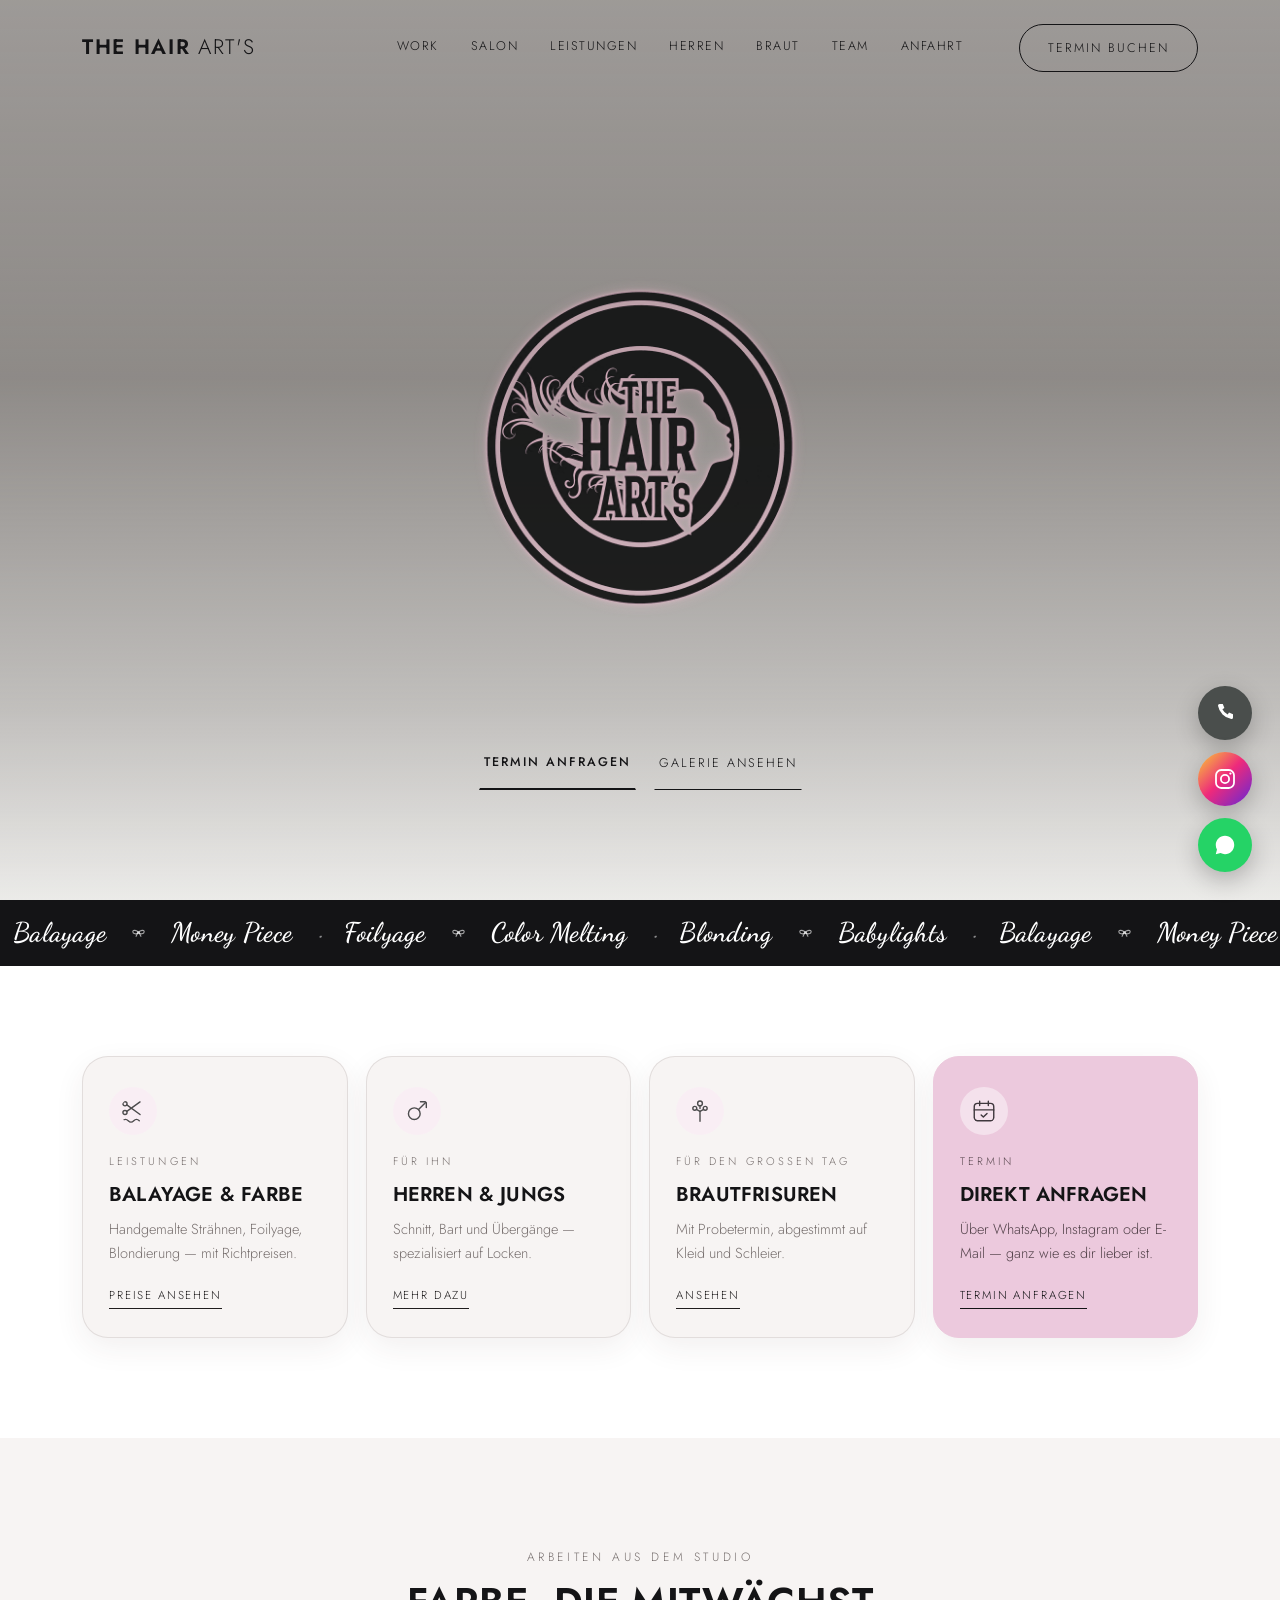
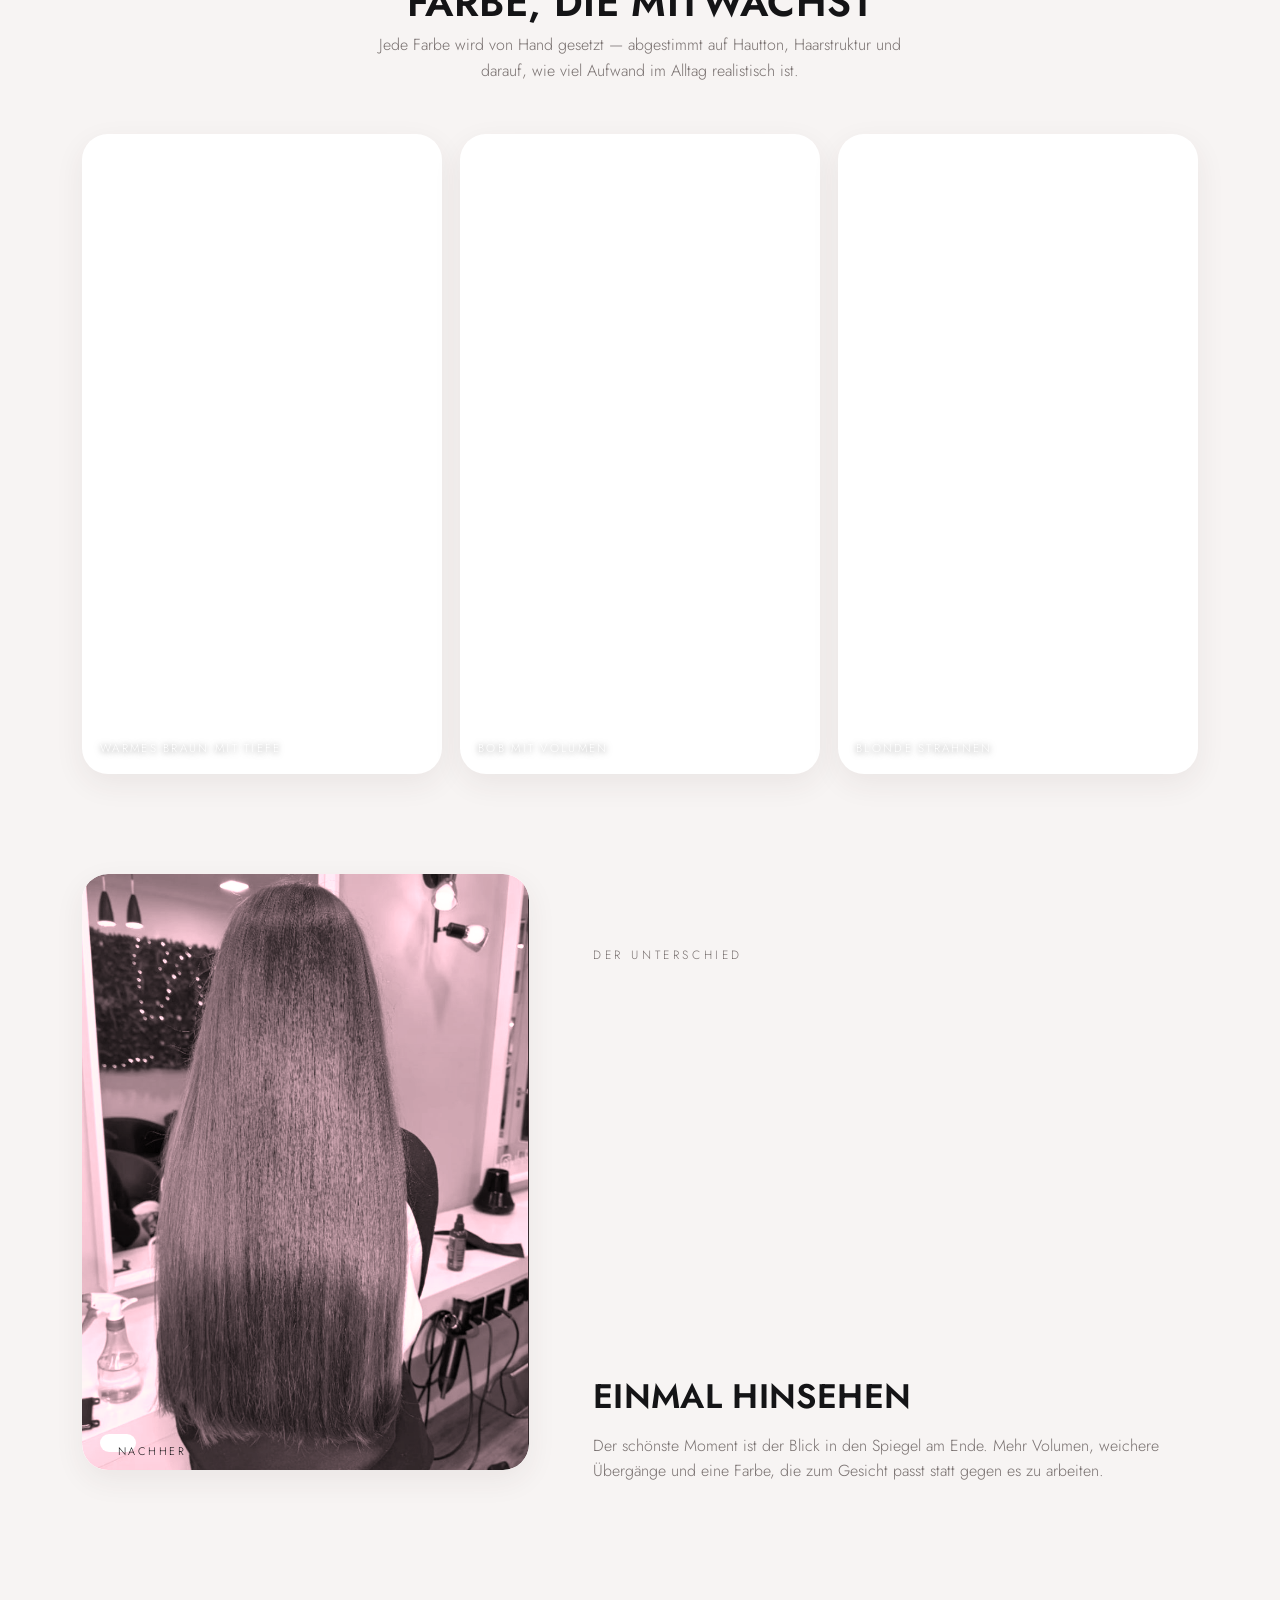
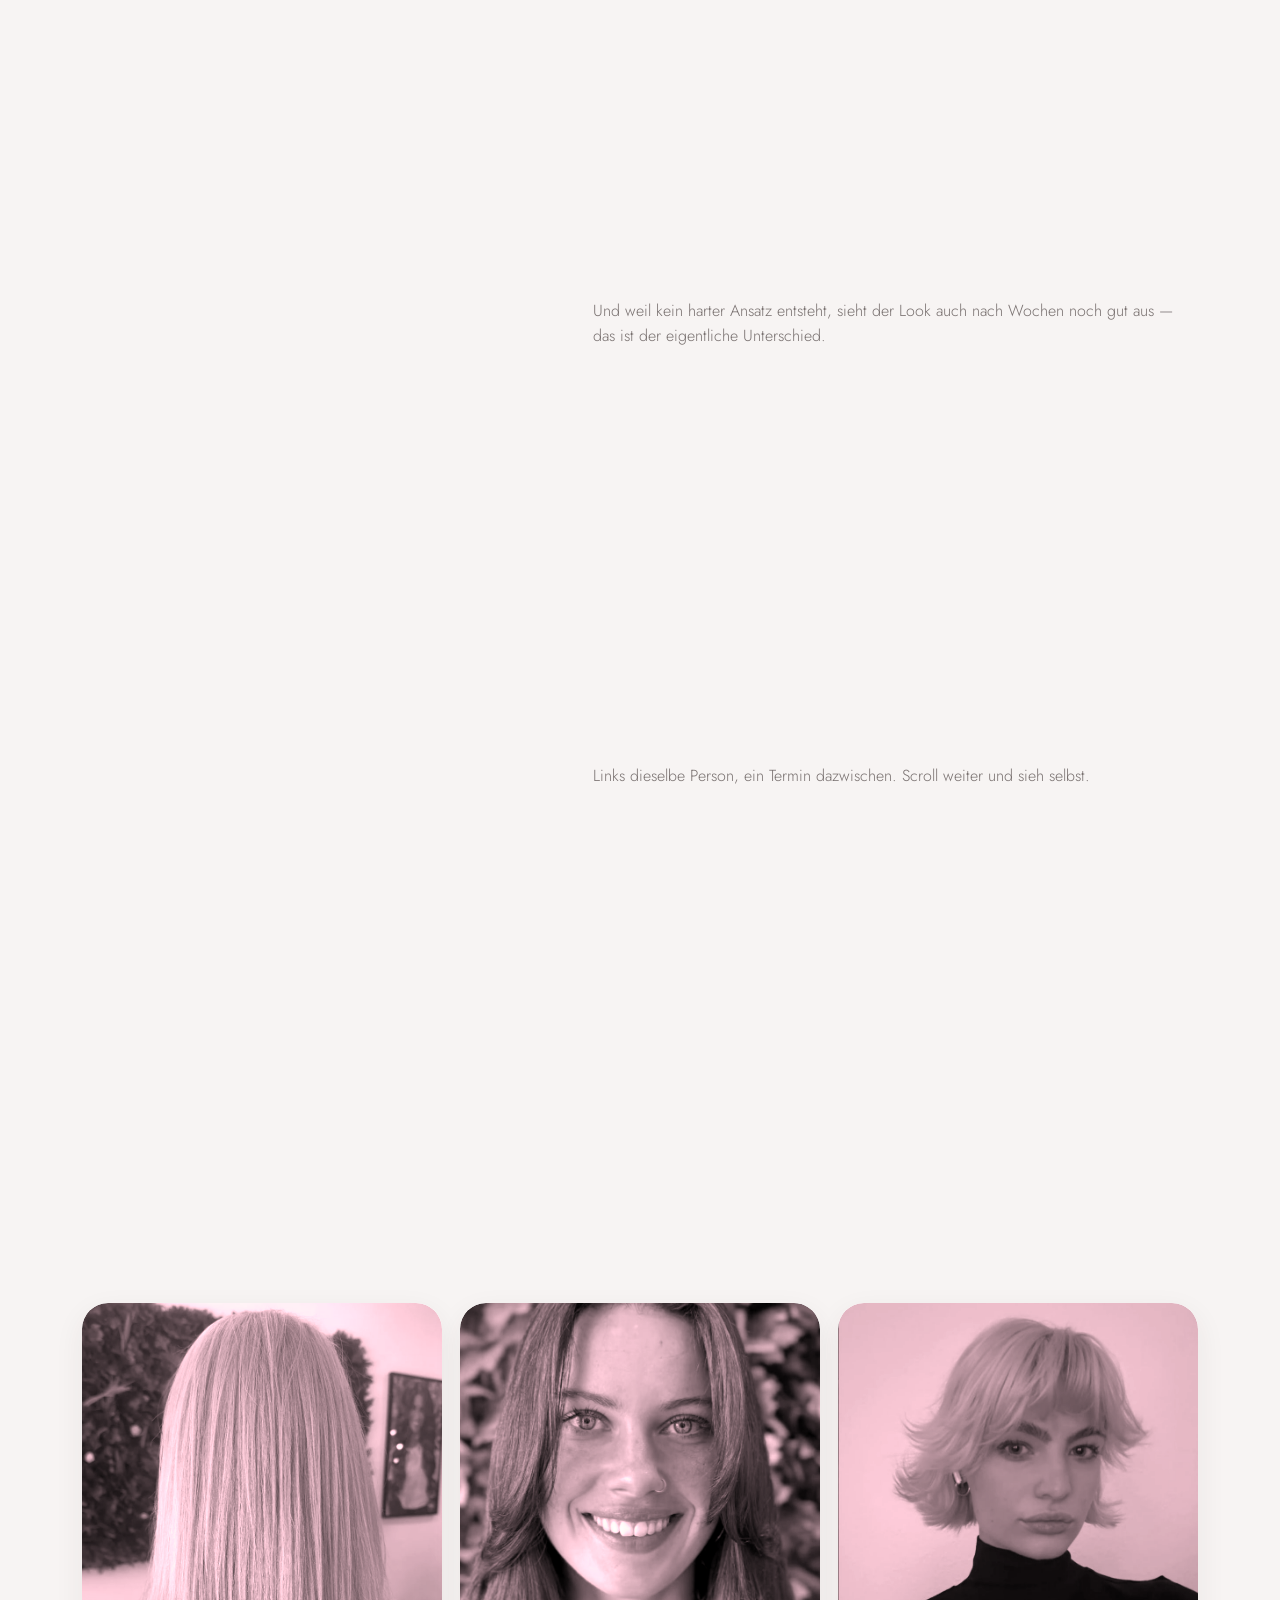
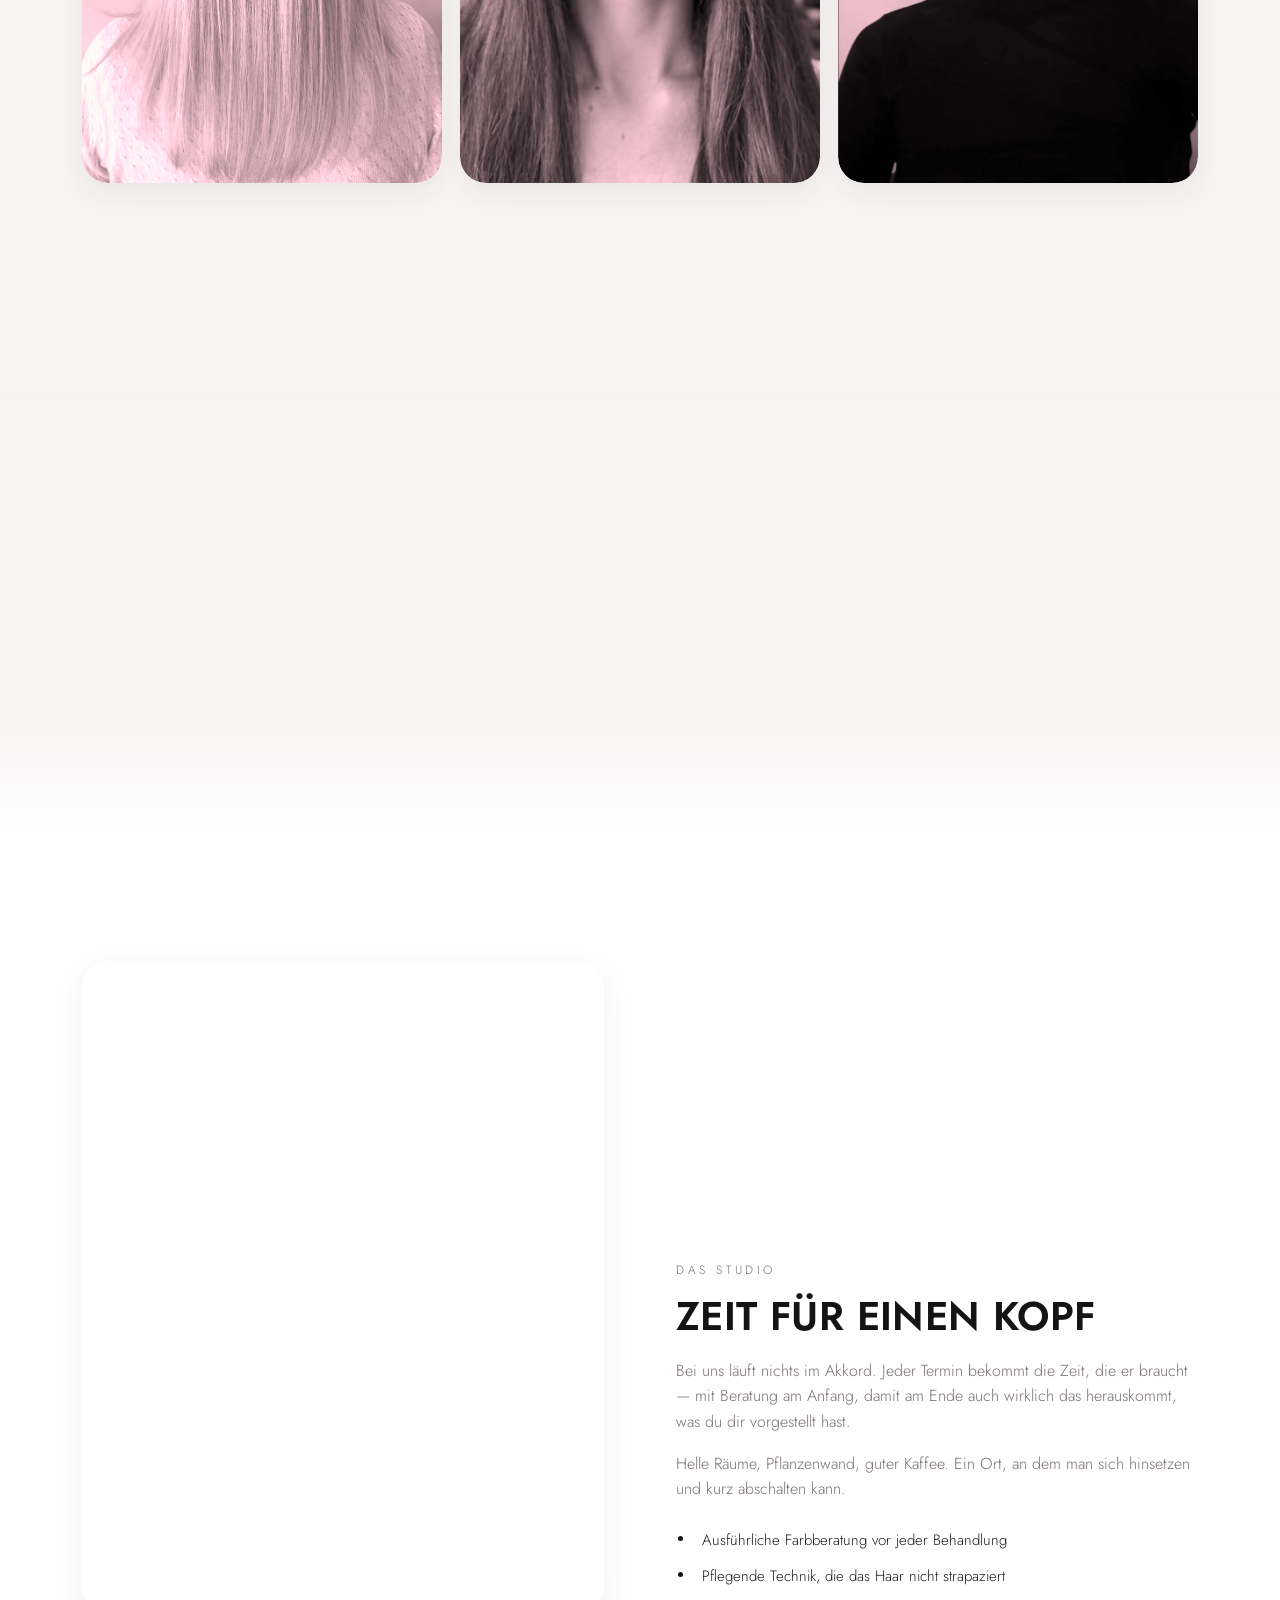
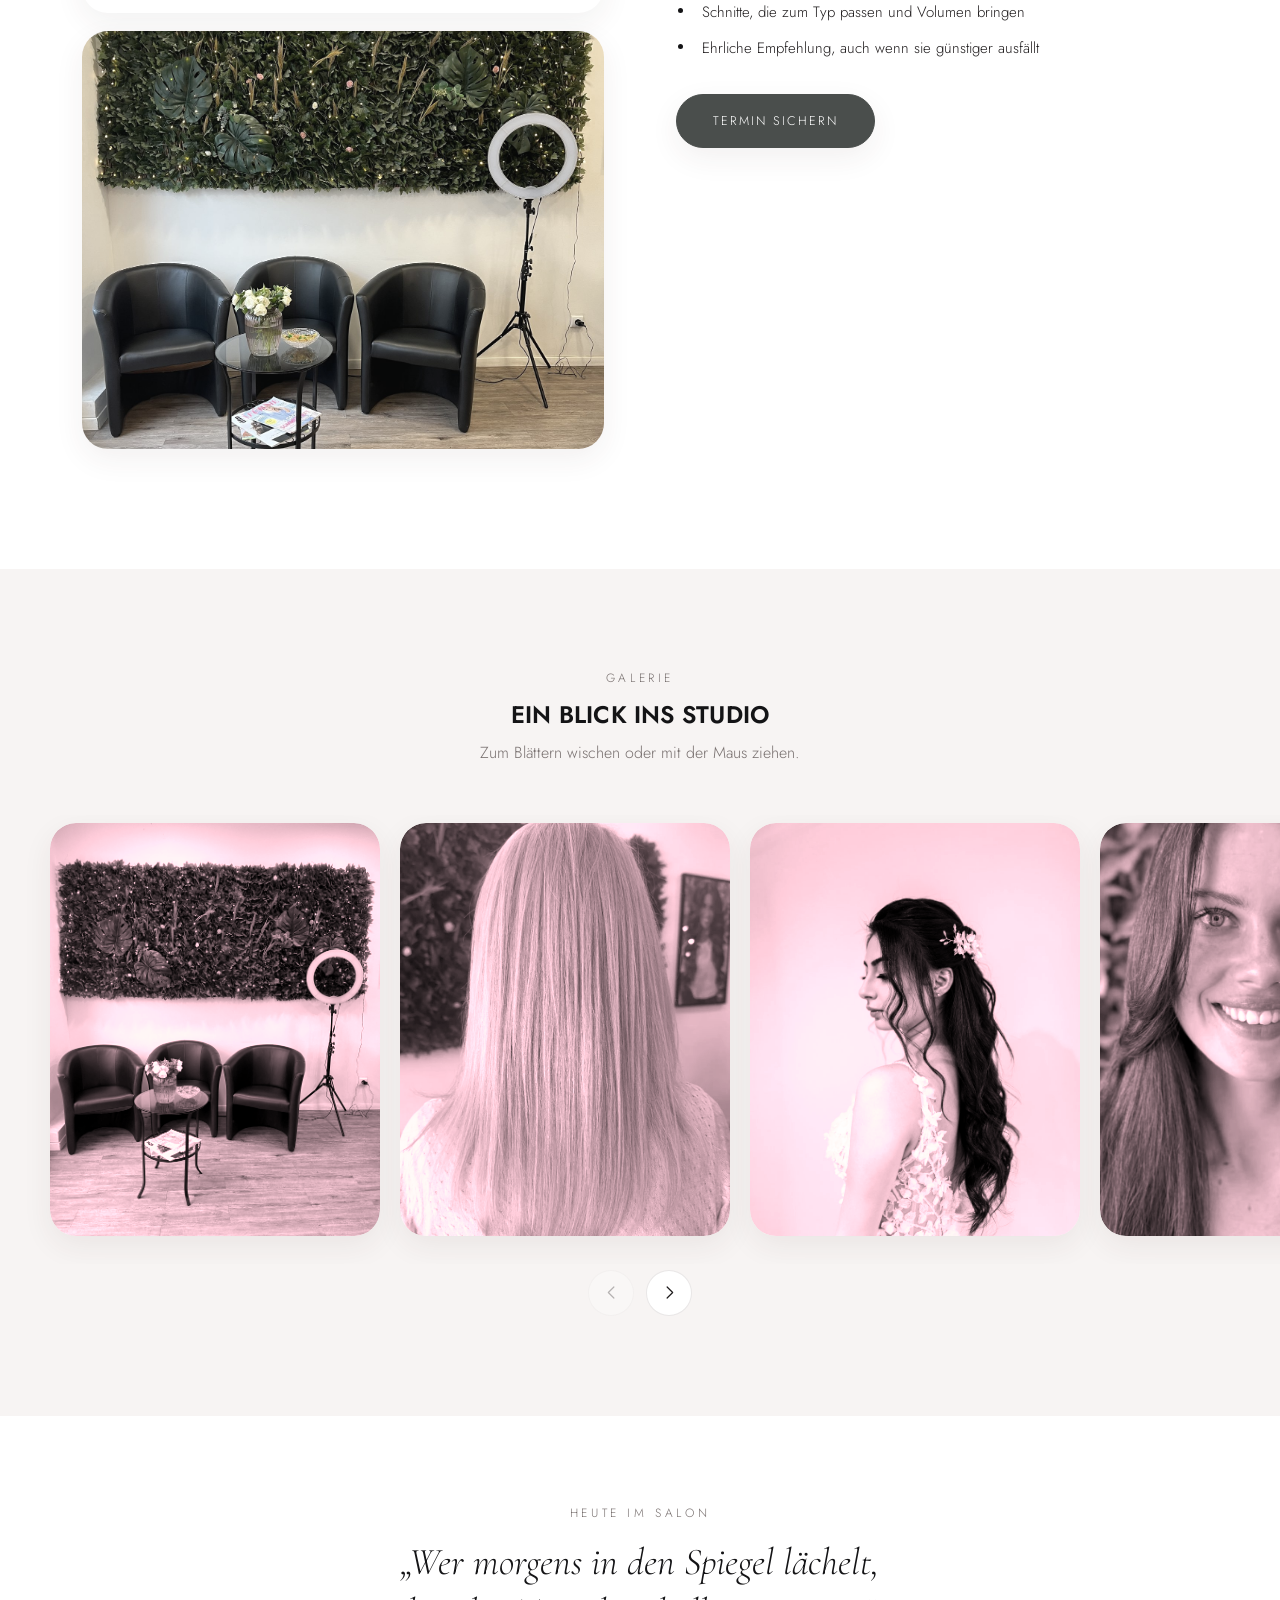
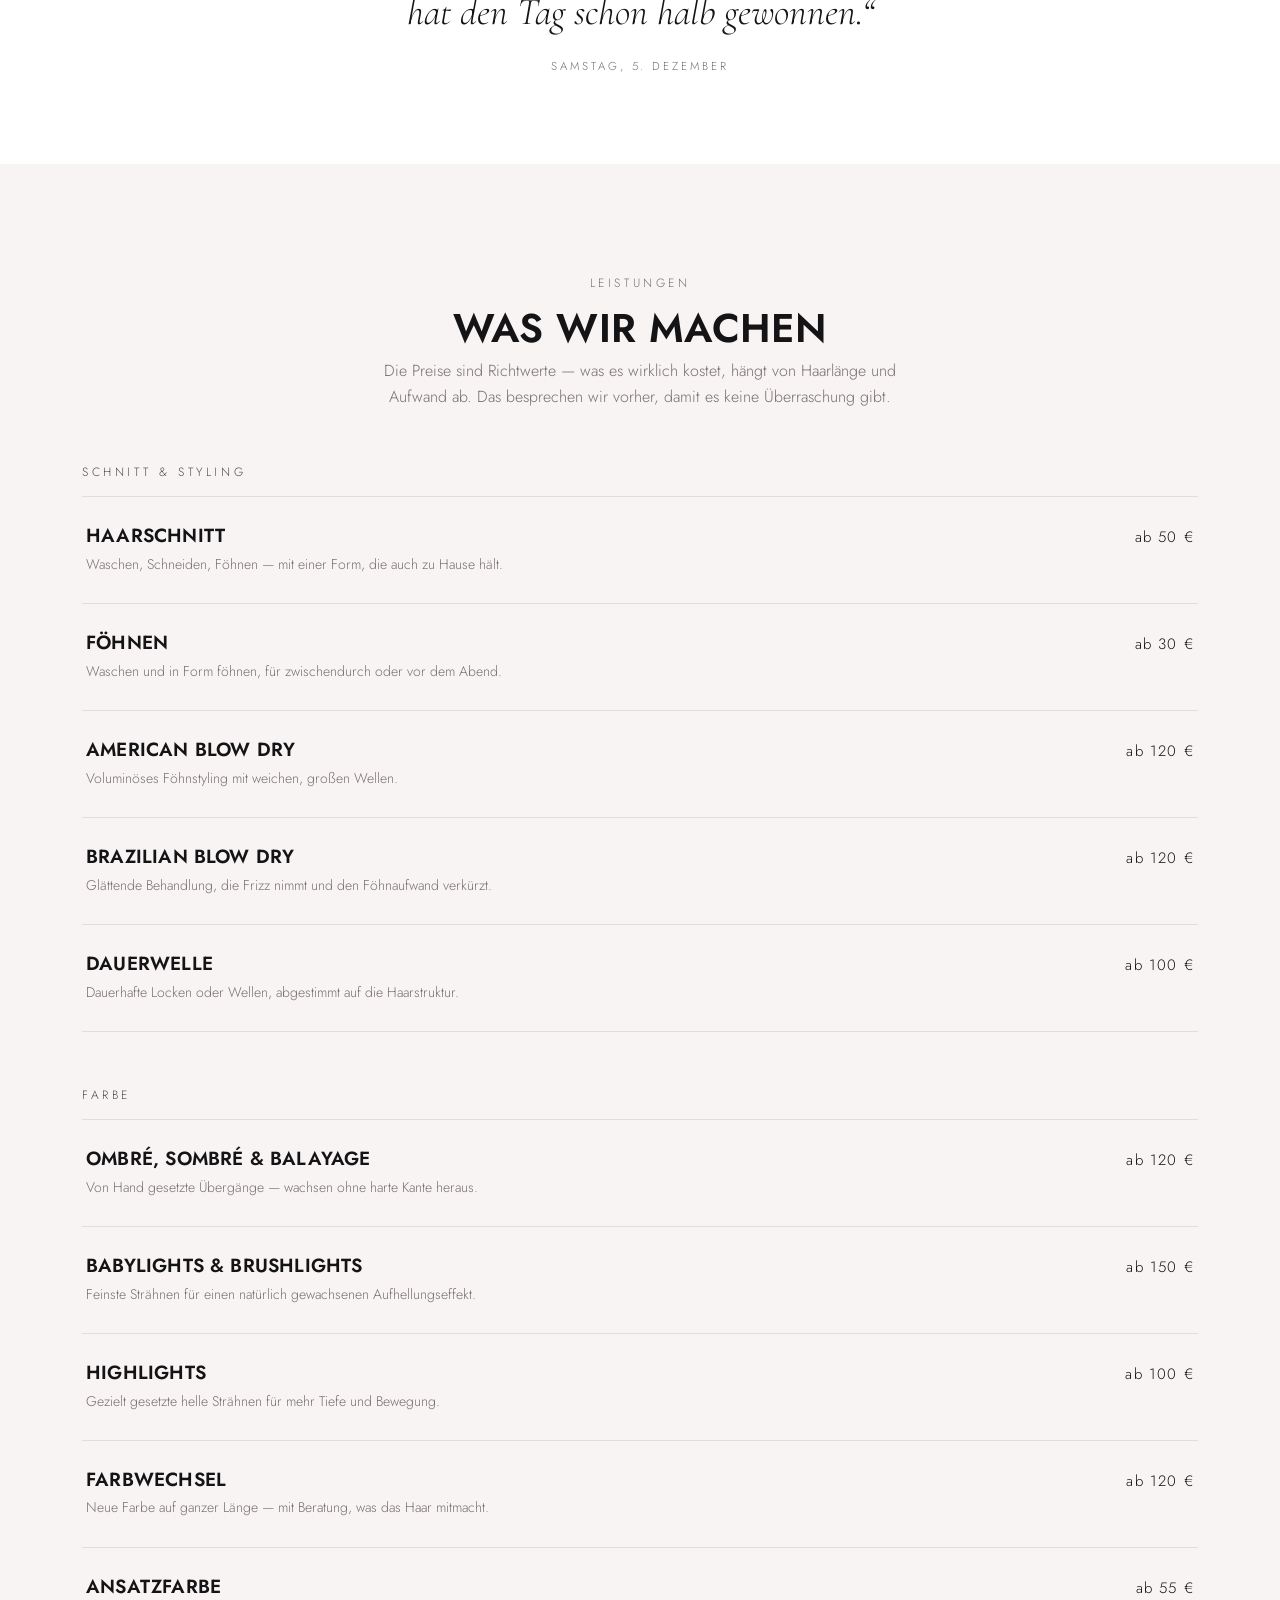
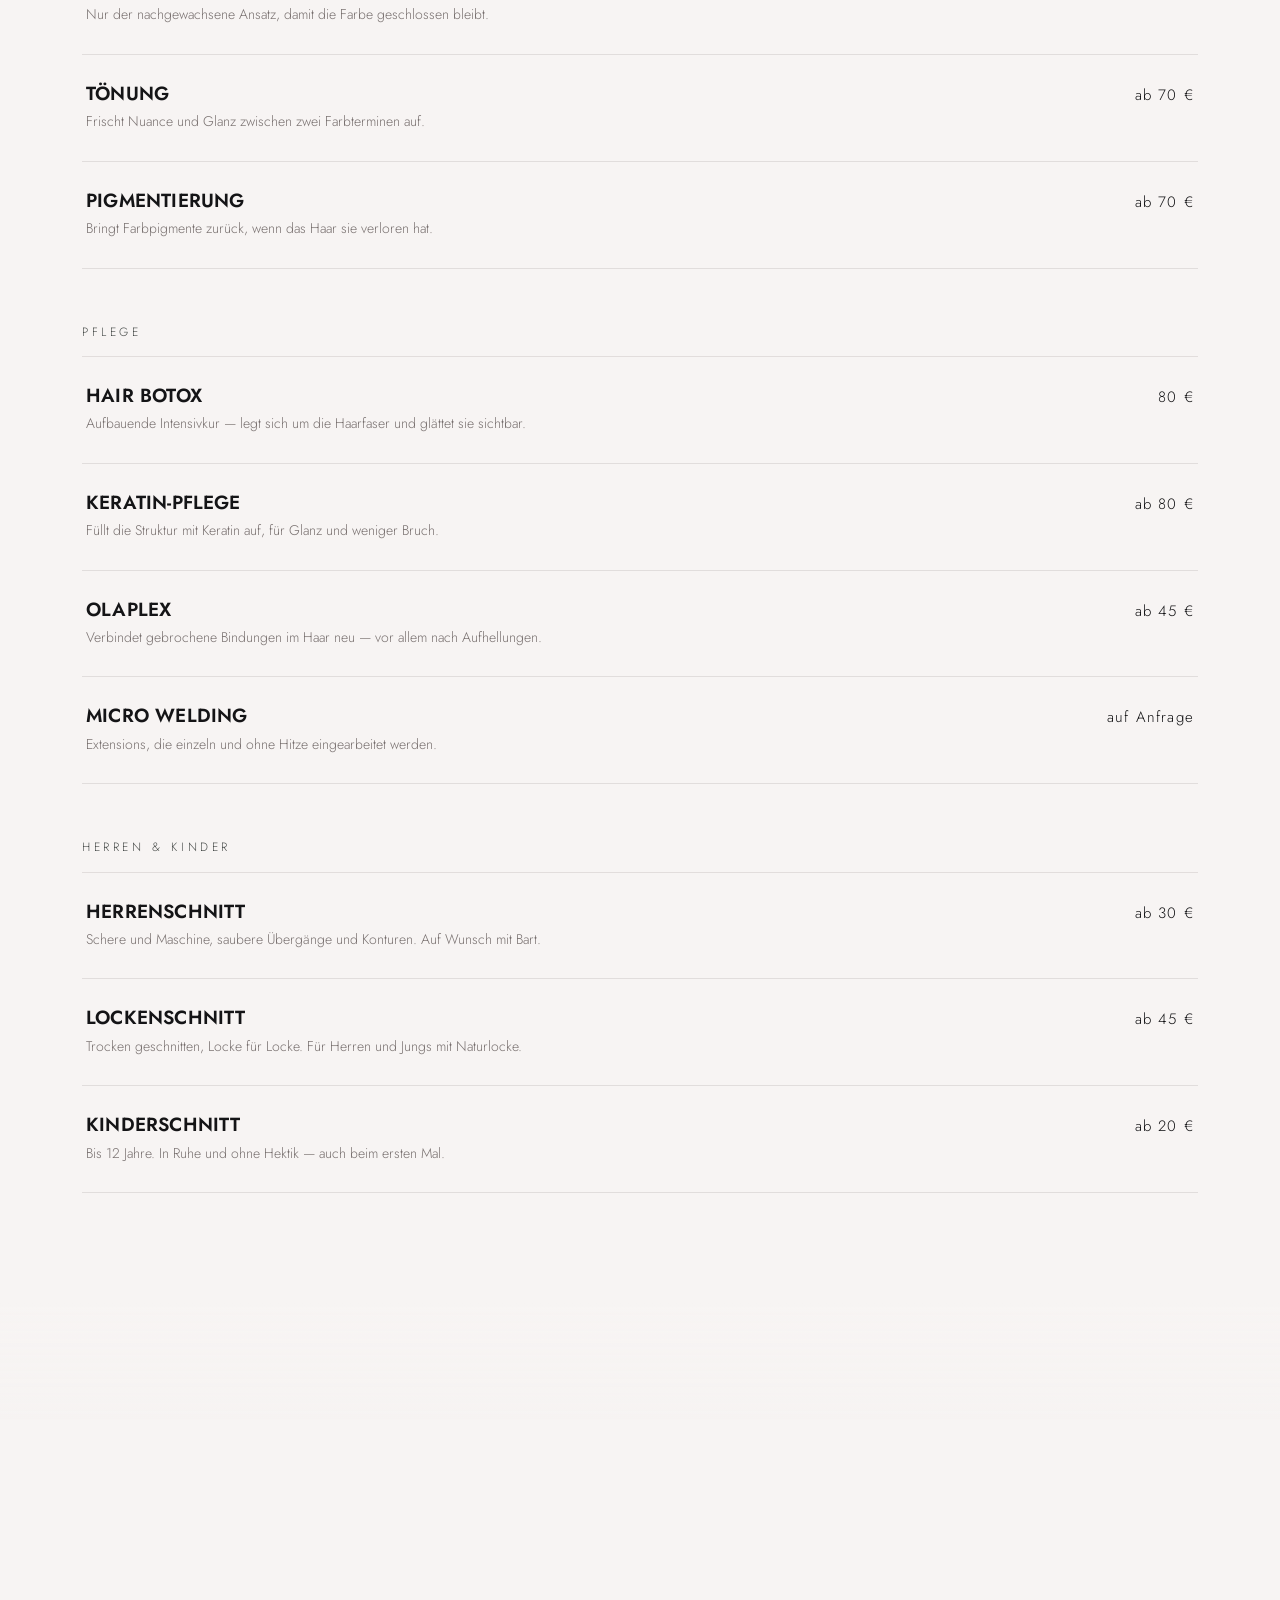
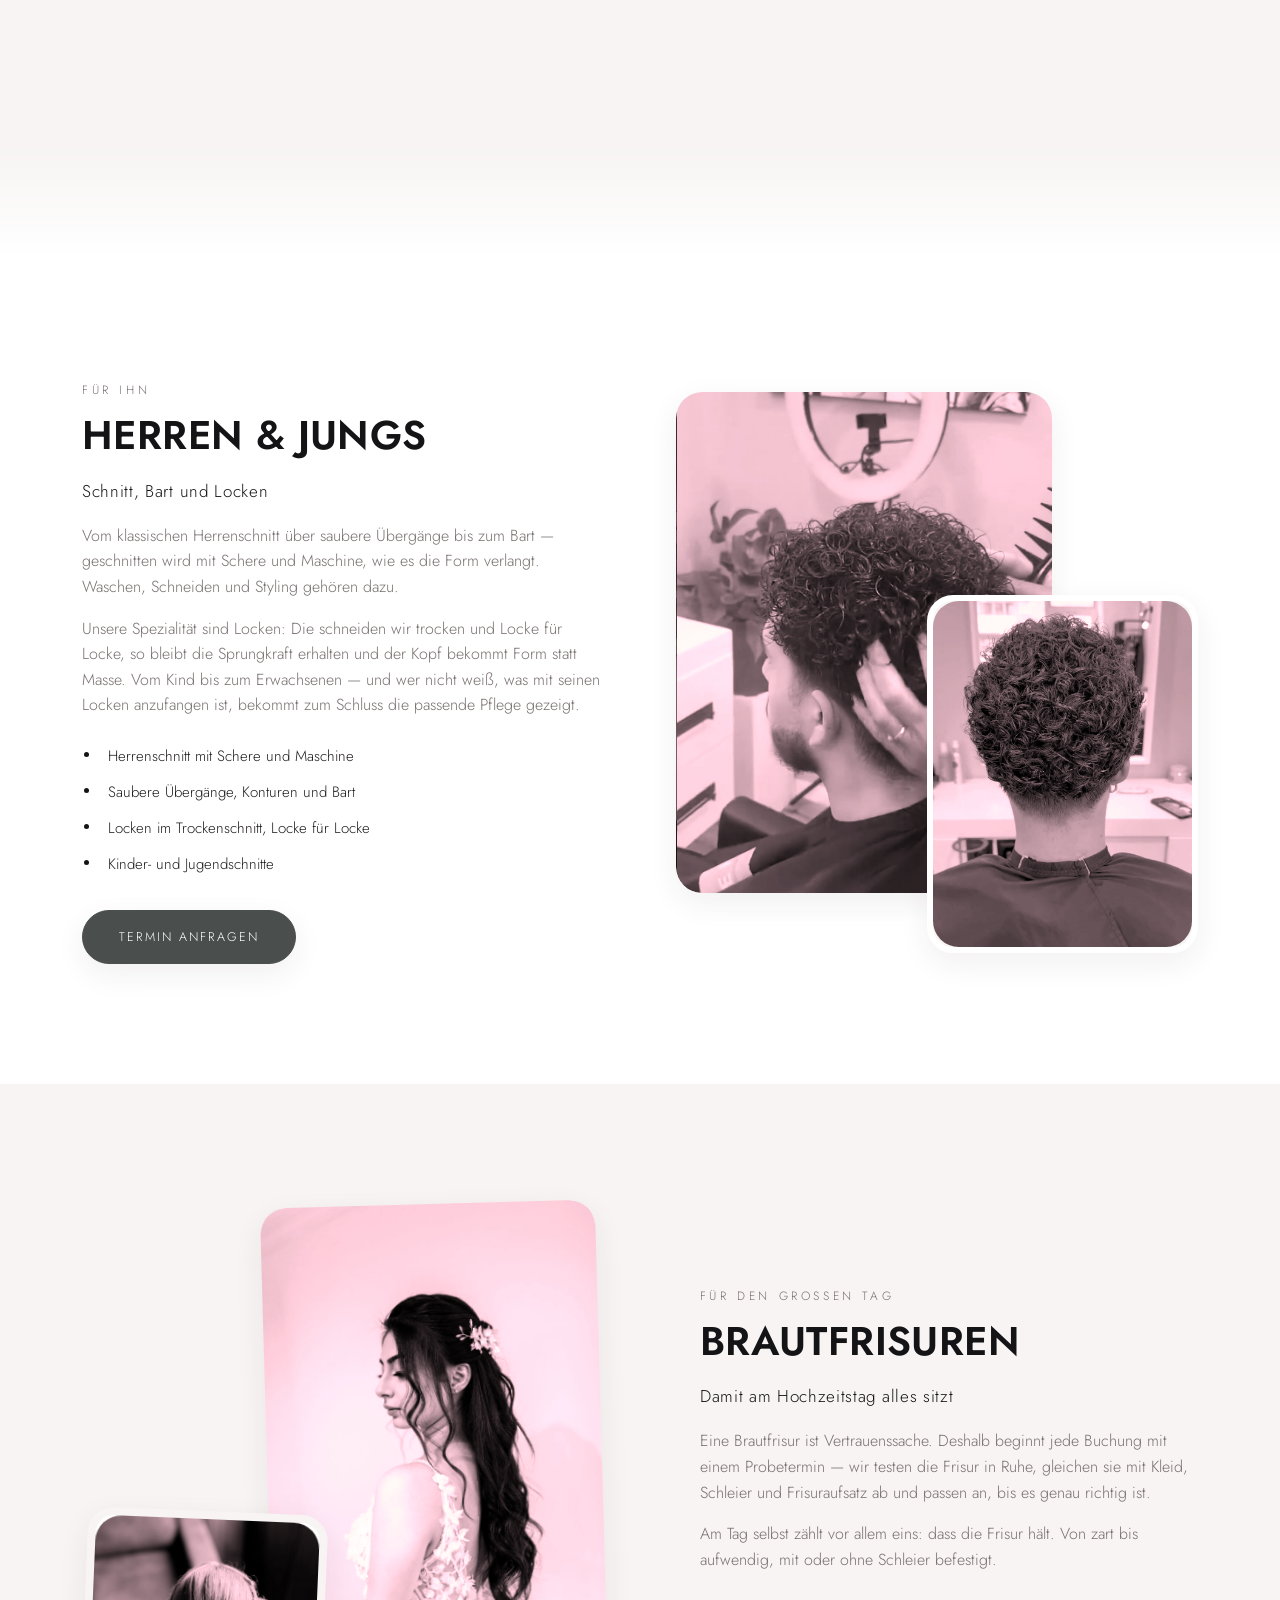
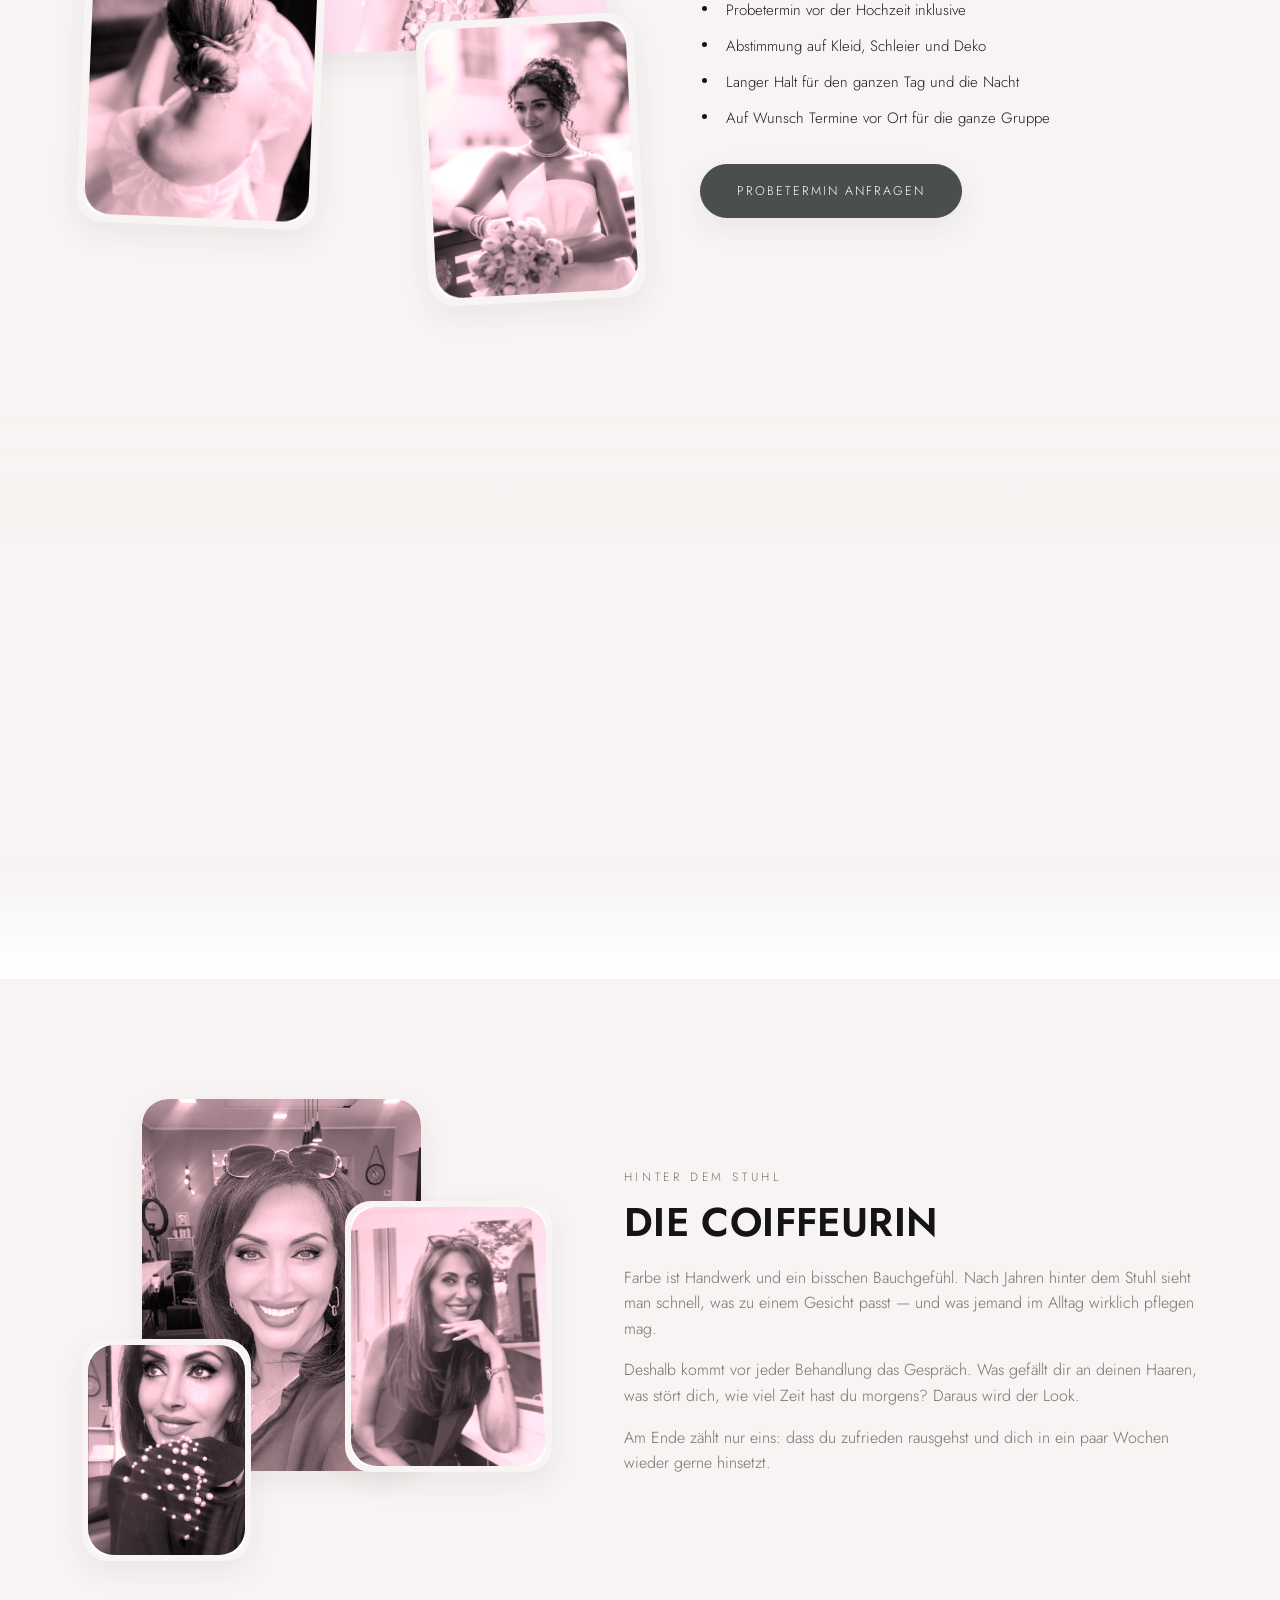
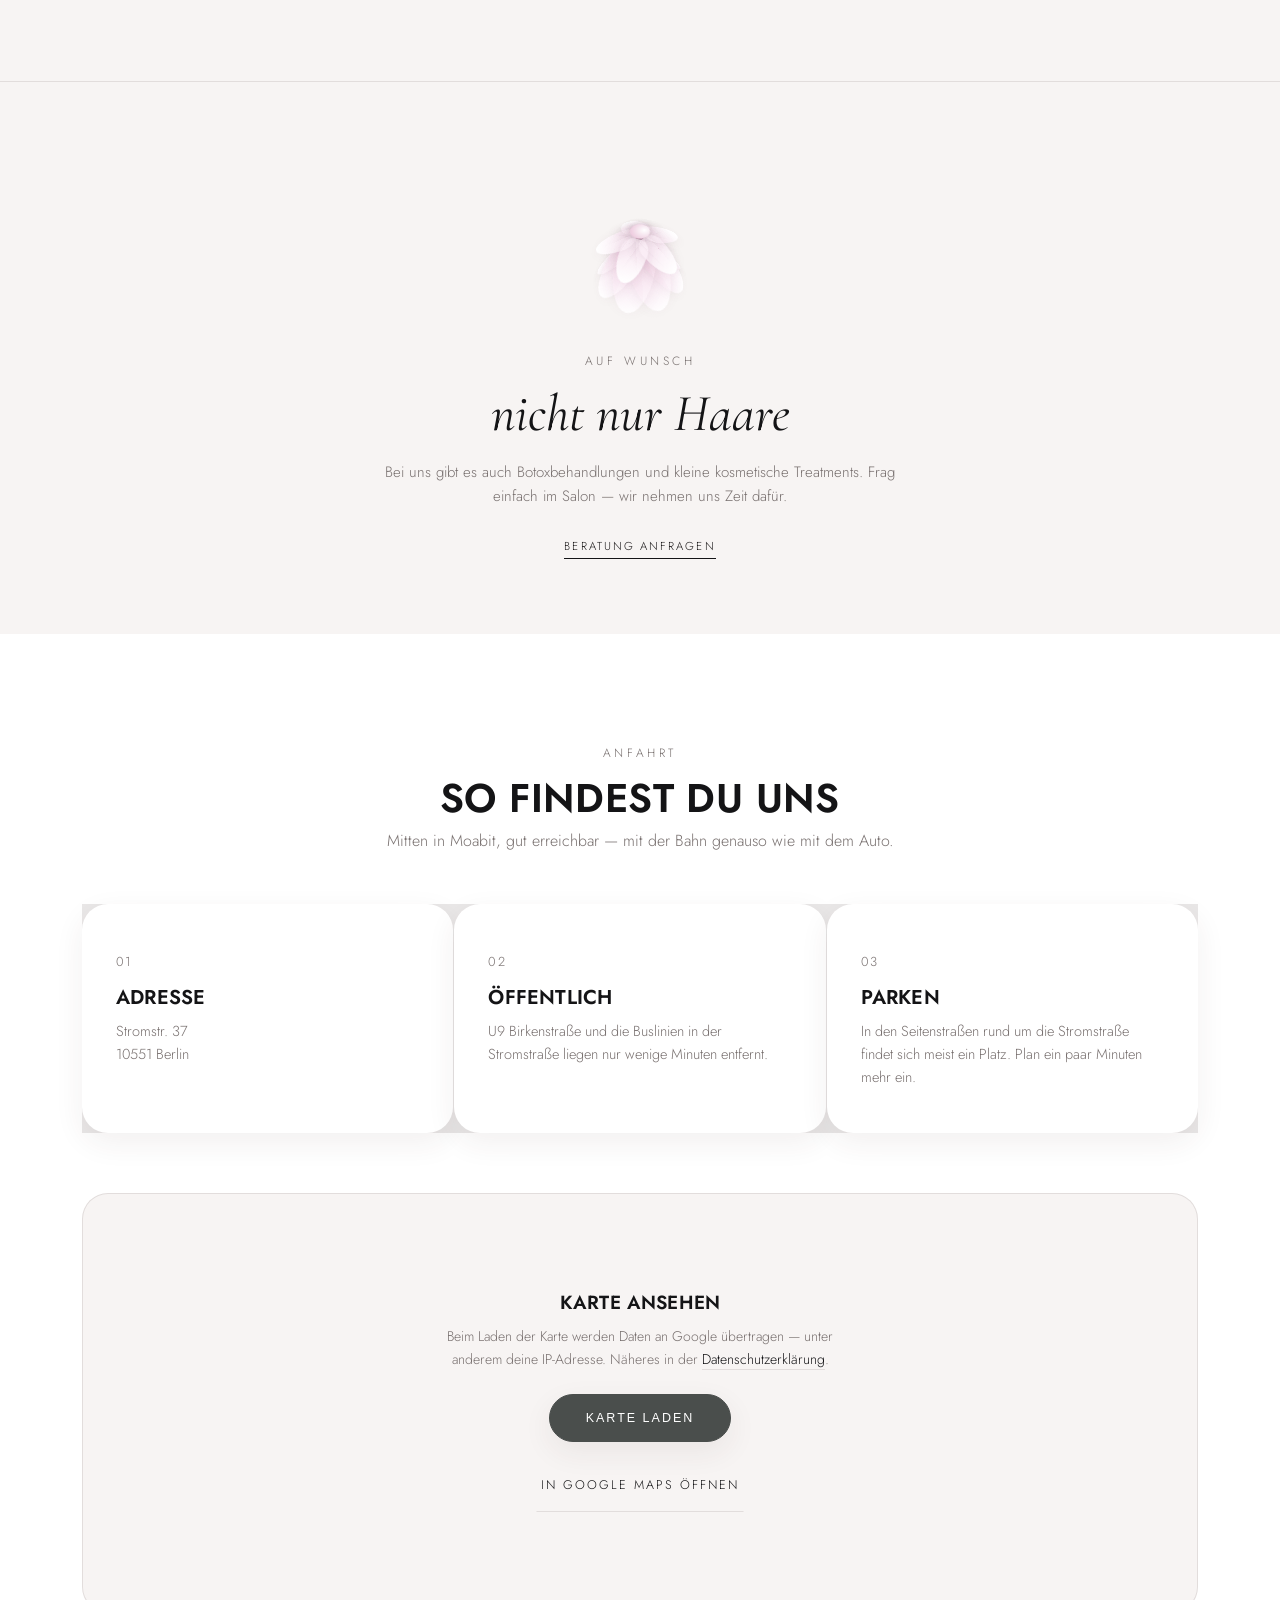
==== commit 25e8d054: "Sicherung vor Laptop-Wechsel (Stand 03.10.2026 00:50) Co-Authored-By: Claude Opus 5.5 <noreply@anthr" ====
--- a/index.html
+++ b/index.html
@@ -10,22 +10,48 @@
 <link rel="icon" href="assets/icons/favicon.svg" type="image/svg+xml">
 <link rel="preconnect" href="https://fonts.googleapis.com">
 <link rel="preconnect" href="https://fonts.gstatic.com" crossorigin>
-<link href="https://fonts.googleapis.com/css2?family=Bevan&family=Cormorant+Garamond:wght@400;500;600&family=Jost:wght@300;400;500;600&display=swap" rel="stylesheet">
+<link href="https://fonts.googleapis.com/css2?family=Bevan&family=Cormorant+Garamond:wght@400;500;600&family=Dancing+Script:wght@500;600;700&family=Jost:wght@300;400;500;600&display=swap" rel="stylesheet">
 <link rel="stylesheet" href="assets/css/lenis.css">
-<link rel="stylesheet" href="assets/css/style.css?v=12">
+<link rel="stylesheet" href="assets/css/style.css?v=37">
 </head>
 <body>
 
 <!-- Fixierter Bildhintergrund: Marilyn oben rechts, Audrey unten links, Lockenwickler oben links.
      Sections scrollen darüber; transparente Zonen geben je nach Position ein anderes Motiv frei -->
 <div class="bg-portrait bg-portrait--tr" aria-hidden="true">
-  <img src="assets/images/hero/portrait-marilyn.png" alt="">
+  <img src="assets/images/hero/portrait-marilyn.jpg" alt="">
 </div>
 <div class="bg-portrait bg-portrait--bl" aria-hidden="true">
-  <img src="assets/images/hero/portrait-audrey.png" alt="">
+  <img src="assets/images/hero/portrait-audrey.jpg" alt="">
 </div>
 <div class="bg-portrait bg-portrait--tl" aria-hidden="true">
-  <img src="assets/images/hero/portrait-rollers.png" alt="">
+  <img src="assets/images/hero/portrait-rollers.jpg" alt="">
+</div>
+
+<!-- Ornamentale Ranke am linken Rand: zeichnet sich beim Runterscrollen Stück für
+     Stück selbst. Jeder Pfad hat pathLength="1", die Steuerung läuft über
+     stroke-dashoffset in script.js. -->
+<div class="ranke" id="ranke" aria-hidden="true">
+  <svg viewBox="0 0 220 900" fill="none" stroke="currentColor" stroke-width="1.7"
+       stroke-linecap="round" stroke-linejoin="round" preserveAspectRatio="xMidYMax meet">
+    <!-- Stängel, von unten nach oben -->
+    <path pathLength="1" d="M112 900C70 782 152 704 104 604S44 436 118 338 128 214 110 152"/>
+    <!-- Blätter, abwechselnd links und rechts -->
+    <path pathLength="1" d="M106 742c-38-6-62-40-50-72 36 4 58 38 50 72Z"/>
+    <path pathLength="1" d="M104 604c38-8 60-44 46-76-36 8-54 44-46 76Z"/>
+    <path pathLength="1" d="M88 486c-38-4-64-36-54-70 36 2 60 36 54 70Z"/>
+    <path pathLength="1" d="M112 372c38-10 58-48 42-78-35 11-51 48-42 78Z"/>
+    <!-- Blüte oben: fünf Blütenblätter um eine Mitte -->
+    <path pathLength="1" d="M110 152c-13-9-17-27-8-40s27-16 40-7 16 27 7 40-26 16-39 7Z"/>
+    <path pathLength="1" d="M110 106c0-17 13-31 30-31s30 14 30 31-13 30-30 30"/>
+    <path pathLength="1" d="M110 106c0-17-13-31-30-31s-30 14-30 31 13 30 30 30"/>
+    <path pathLength="1" d="M110 106c14-10 33-6 43 8"/>
+    <path pathLength="1" d="M110 106c-14-10-33-6-43 8"/>
+    <path pathLength="1" d="M96 92a14 14 0 1 0 28 0 14 14 0 1 0-28 0Z"/>
+    <!-- Zwei kleine Knospen -->
+    <path pathLength="1" d="M118 338c16-6 30 4 32 20-16 6-29-4-32-20Z"/>
+    <path pathLength="1" d="M104 604c-16-8-31 0-35 16 16 8 30 0 35-16Z"/>
+  </svg>
 </div>
 
 <!-- Logo-Badge: fixiertes Standbild im Hero, verblasst beim Runterscrollen -->
@@ -39,6 +65,15 @@
     <svg viewBox="0 0 24 24" fill="none" xmlns="http://www.w3.org/2000/svg" aria-hidden="true">
       <path d="M6.6 3h3.2l1.6 4-2 1.3a12 12 0 0 0 5.3 5.3l1.3-2 4 1.6v3.2a1.6 1.6 0 0 1-1.7 1.6A16.4 16.4 0 0 1 5 4.7 1.6 1.6 0 0 1 6.6 3Z"
             fill="currentColor"/>
+    </svg>
+  </a>
+  <a href="https://www.instagram.com/coiffeur_elif_/" target="_blank" rel="noopener"
+     class="qc-btn qc-ig" aria-label="Instagram von The Hair Art's öffnen">
+    <svg viewBox="0 0 24 24" fill="none" stroke="currentColor" stroke-width="1.8"
+         stroke-linecap="round" stroke-linejoin="round" aria-hidden="true">
+      <rect x="3" y="3" width="18" height="18" rx="5.2"/>
+      <circle cx="12" cy="12" r="4.1"/>
+      <circle cx="17.4" cy="6.6" r="1.15" fill="currentColor" stroke="none"/>
     </svg>
   </a>
   <a href="https://wa.me/491779718633" target="_blank" rel="noopener" class="qc-btn qc-wa" aria-label="Über WhatsApp schreiben">
@@ -88,39 +123,174 @@
 </header>
 
 <!-- ===== 1 · HERO ===== -->
-<section class="hero" id="home" data-focus="both">
+<section class="hero" id="home" data-focus="both" data-logo="da">
   <div class="hero-media" aria-hidden="true">
-    <video src="assets/videos/interior.mp4" autoplay muted loop playsinline preload="auto" poster="assets/images/hero/interieur.jpg"></video>
+    <!-- Kein poster: das alte Standbild zeigte einen fremden Salon und blitzte
+         vor dem Video auf. Stattdessen liegt der Durchschnittston des Videos
+         als Fläche darunter, und das Video blendet sich ein, sobald es läuft. -->
+    <video id="heroVideo" src="assets/videos/interior.mp4" autoplay muted loop playsinline preload="auto"></video>
   </div>
   <div class="hero-overlay"></div>
   <div class="container hero-content">
+    <!-- Beide Links in derselben Form: nur Text mit Unterstrich, kein Mischmasch -->
     <div class="hero-actions reveal">
-      <a href="#termin" class="btn btn-primary">Termin anfragen</a>
-      <a href="#work" class="btn btn-ghost">Galerie ansehen</a>
-    </div>
-  </div>
-  <a href="#work" class="scroll-cue" aria-label="Nach unten scrollen"><span></span></a>
+      <a href="#termin" class="btn btn-ghost btn-ghost--stark">Termin anfragen</a>
+      <a href="#work" class="btn btn-ghost">Galerie ansehen</a>    </div>
+  </div>
 </section>
 
 <!-- ===== MARQUEE ===== -->
 <section class="marquee">
+  <!-- Zwei zeichengleiche Hälften: die Animation springt um -50%.
+       Für eine Aktion einfach die Wörter hier austauschen — in BEIDEN Hälften. -->
   <div class="marquee-track">
-    <span>Balayage</span><span>·</span><span>Money Piece</span><span>·</span>
-    <span>Foilyage</span><span>·</span><span>Color Melting</span><span>·</span>
-    <span>Blonding</span><span>·</span><span>Balayage</span><span>·</span>
-    <span>Money Piece</span><span>·</span><span>Foilyage</span><span>·</span>
-    <span>Color Melting</span><span>·</span><span>Blonding</span><span>·</span>
-  </div>
-</section>
+      <span>Balayage</span>
+      <span class="mq-schleife"><svg viewBox="0 0 24 24" fill="none" stroke="currentColor" stroke-width="1.6" stroke-linecap="round" stroke-linejoin="round" aria-hidden="true"><path d="M12 12C9.4 8.6 4 8 4 10.8S9.4 15.4 12 12Z"/><path d="M12 12c2.6-3.4 8-4 8-1.2S14.6 15.4 12 12Z"/><circle cx="12" cy="12" r="1.4"/><path d="M10.7 13.2 8.6 17.4M13.3 13.2l2.1 4.2"/></svg></span>
+      <span>Money Piece</span>
+      <span class="mq-punkt">·</span>
+      <span>Foilyage</span>
+      <span class="mq-schleife"><svg viewBox="0 0 24 24" fill="none" stroke="currentColor" stroke-width="1.6" stroke-linecap="round" stroke-linejoin="round" aria-hidden="true"><path d="M12 12C9.4 8.6 4 8 4 10.8S9.4 15.4 12 12Z"/><path d="M12 12c2.6-3.4 8-4 8-1.2S14.6 15.4 12 12Z"/><circle cx="12" cy="12" r="1.4"/><path d="M10.7 13.2 8.6 17.4M13.3 13.2l2.1 4.2"/></svg></span>
+      <span>Color Melting</span>
+      <span class="mq-punkt">·</span>
+      <span>Blonding</span>
+      <span class="mq-schleife"><svg viewBox="0 0 24 24" fill="none" stroke="currentColor" stroke-width="1.6" stroke-linecap="round" stroke-linejoin="round" aria-hidden="true"><path d="M12 12C9.4 8.6 4 8 4 10.8S9.4 15.4 12 12Z"/><path d="M12 12c2.6-3.4 8-4 8-1.2S14.6 15.4 12 12Z"/><circle cx="12" cy="12" r="1.4"/><path d="M10.7 13.2 8.6 17.4M13.3 13.2l2.1 4.2"/></svg></span>
+      <span>Babylights</span>
+      <span class="mq-punkt">·</span>
+      <span>Balayage</span>
+      <span class="mq-schleife"><svg viewBox="0 0 24 24" fill="none" stroke="currentColor" stroke-width="1.6" stroke-linecap="round" stroke-linejoin="round" aria-hidden="true"><path d="M12 12C9.4 8.6 4 8 4 10.8S9.4 15.4 12 12Z"/><path d="M12 12c2.6-3.4 8-4 8-1.2S14.6 15.4 12 12Z"/><circle cx="12" cy="12" r="1.4"/><path d="M10.7 13.2 8.6 17.4M13.3 13.2l2.1 4.2"/></svg></span>
+      <span>Money Piece</span>
+      <span class="mq-punkt">·</span>
+      <span>Foilyage</span>
+      <span class="mq-schleife"><svg viewBox="0 0 24 24" fill="none" stroke="currentColor" stroke-width="1.6" stroke-linecap="round" stroke-linejoin="round" aria-hidden="true"><path d="M12 12C9.4 8.6 4 8 4 10.8S9.4 15.4 12 12Z"/><path d="M12 12c2.6-3.4 8-4 8-1.2S14.6 15.4 12 12Z"/><circle cx="12" cy="12" r="1.4"/><path d="M10.7 13.2 8.6 17.4M13.3 13.2l2.1 4.2"/></svg></span>
+      <span>Color Melting</span>
+      <span class="mq-punkt">·</span>
+      <span>Blonding</span>
+      <span class="mq-schleife"><svg viewBox="0 0 24 24" fill="none" stroke="currentColor" stroke-width="1.6" stroke-linecap="round" stroke-linejoin="round" aria-hidden="true"><path d="M12 12C9.4 8.6 4 8 4 10.8S9.4 15.4 12 12Z"/><path d="M12 12c2.6-3.4 8-4 8-1.2S14.6 15.4 12 12Z"/><circle cx="12" cy="12" r="1.4"/><path d="M10.7 13.2 8.6 17.4M13.3 13.2l2.1 4.2"/></svg></span>
+      <span>Babylights</span>
+      <span class="mq-punkt">·</span>
+      <span>Balayage</span>
+      <span class="mq-schleife"><svg viewBox="0 0 24 24" fill="none" stroke="currentColor" stroke-width="1.6" stroke-linecap="round" stroke-linejoin="round" aria-hidden="true"><path d="M12 12C9.4 8.6 4 8 4 10.8S9.4 15.4 12 12Z"/><path d="M12 12c2.6-3.4 8-4 8-1.2S14.6 15.4 12 12Z"/><circle cx="12" cy="12" r="1.4"/><path d="M10.7 13.2 8.6 17.4M13.3 13.2l2.1 4.2"/></svg></span>
+      <span>Money Piece</span>
+      <span class="mq-punkt">·</span>
+      <span>Foilyage</span>
+      <span class="mq-schleife"><svg viewBox="0 0 24 24" fill="none" stroke="currentColor" stroke-width="1.6" stroke-linecap="round" stroke-linejoin="round" aria-hidden="true"><path d="M12 12C9.4 8.6 4 8 4 10.8S9.4 15.4 12 12Z"/><path d="M12 12c2.6-3.4 8-4 8-1.2S14.6 15.4 12 12Z"/><circle cx="12" cy="12" r="1.4"/><path d="M10.7 13.2 8.6 17.4M13.3 13.2l2.1 4.2"/></svg></span>
+      <span>Color Melting</span>
+      <span class="mq-punkt">·</span>
+      <span>Blonding</span>
+      <span class="mq-schleife"><svg viewBox="0 0 24 24" fill="none" stroke="currentColor" stroke-width="1.6" stroke-linecap="round" stroke-linejoin="round" aria-hidden="true"><path d="M12 12C9.4 8.6 4 8 4 10.8S9.4 15.4 12 12Z"/><path d="M12 12c2.6-3.4 8-4 8-1.2S14.6 15.4 12 12Z"/><circle cx="12" cy="12" r="1.4"/><path d="M10.7 13.2 8.6 17.4M13.3 13.2l2.1 4.2"/></svg></span>
+      <span>Babylights</span>
+      <span class="mq-punkt">·</span>
+      <!-- Hälfte 2 -->
+      <span>Balayage</span>
+      <span class="mq-schleife"><svg viewBox="0 0 24 24" fill="none" stroke="currentColor" stroke-width="1.6" stroke-linecap="round" stroke-linejoin="round" aria-hidden="true"><path d="M12 12C9.4 8.6 4 8 4 10.8S9.4 15.4 12 12Z"/><path d="M12 12c2.6-3.4 8-4 8-1.2S14.6 15.4 12 12Z"/><circle cx="12" cy="12" r="1.4"/><path d="M10.7 13.2 8.6 17.4M13.3 13.2l2.1 4.2"/></svg></span>
+      <span>Money Piece</span>
+      <span class="mq-punkt">·</span>
+      <span>Foilyage</span>
+      <span class="mq-schleife"><svg viewBox="0 0 24 24" fill="none" stroke="currentColor" stroke-width="1.6" stroke-linecap="round" stroke-linejoin="round" aria-hidden="true"><path d="M12 12C9.4 8.6 4 8 4 10.8S9.4 15.4 12 12Z"/><path d="M12 12c2.6-3.4 8-4 8-1.2S14.6 15.4 12 12Z"/><circle cx="12" cy="12" r="1.4"/><path d="M10.7 13.2 8.6 17.4M13.3 13.2l2.1 4.2"/></svg></span>
+      <span>Color Melting</span>
+      <span class="mq-punkt">·</span>
+      <span>Blonding</span>
+      <span class="mq-schleife"><svg viewBox="0 0 24 24" fill="none" stroke="currentColor" stroke-width="1.6" stroke-linecap="round" stroke-linejoin="round" aria-hidden="true"><path d="M12 12C9.4 8.6 4 8 4 10.8S9.4 15.4 12 12Z"/><path d="M12 12c2.6-3.4 8-4 8-1.2S14.6 15.4 12 12Z"/><circle cx="12" cy="12" r="1.4"/><path d="M10.7 13.2 8.6 17.4M13.3 13.2l2.1 4.2"/></svg></span>
+      <span>Babylights</span>
+      <span class="mq-punkt">·</span>
+      <span>Balayage</span>
+      <span class="mq-schleife"><svg viewBox="0 0 24 24" fill="none" stroke="currentColor" stroke-width="1.6" stroke-linecap="round" stroke-linejoin="round" aria-hidden="true"><path d="M12 12C9.4 8.6 4 8 4 10.8S9.4 15.4 12 12Z"/><path d="M12 12c2.6-3.4 8-4 8-1.2S14.6 15.4 12 12Z"/><circle cx="12" cy="12" r="1.4"/><path d="M10.7 13.2 8.6 17.4M13.3 13.2l2.1 4.2"/></svg></span>
+      <span>Money Piece</span>
+      <span class="mq-punkt">·</span>
+      <span>Foilyage</span>
+      <span class="mq-schleife"><svg viewBox="0 0 24 24" fill="none" stroke="currentColor" stroke-width="1.6" stroke-linecap="round" stroke-linejoin="round" aria-hidden="true"><path d="M12 12C9.4 8.6 4 8 4 10.8S9.4 15.4 12 12Z"/><path d="M12 12c2.6-3.4 8-4 8-1.2S14.6 15.4 12 12Z"/><circle cx="12" cy="12" r="1.4"/><path d="M10.7 13.2 8.6 17.4M13.3 13.2l2.1 4.2"/></svg></span>
+      <span>Color Melting</span>
+      <span class="mq-punkt">·</span>
+      <span>Blonding</span>
+      <span class="mq-schleife"><svg viewBox="0 0 24 24" fill="none" stroke="currentColor" stroke-width="1.6" stroke-linecap="round" stroke-linejoin="round" aria-hidden="true"><path d="M12 12C9.4 8.6 4 8 4 10.8S9.4 15.4 12 12Z"/><path d="M12 12c2.6-3.4 8-4 8-1.2S14.6 15.4 12 12Z"/><circle cx="12" cy="12" r="1.4"/><path d="M10.7 13.2 8.6 17.4M13.3 13.2l2.1 4.2"/></svg></span>
+      <span>Babylights</span>
+      <span class="mq-punkt">·</span>
+      <span>Balayage</span>
+      <span class="mq-schleife"><svg viewBox="0 0 24 24" fill="none" stroke="currentColor" stroke-width="1.6" stroke-linecap="round" stroke-linejoin="round" aria-hidden="true"><path d="M12 12C9.4 8.6 4 8 4 10.8S9.4 15.4 12 12Z"/><path d="M12 12c2.6-3.4 8-4 8-1.2S14.6 15.4 12 12Z"/><circle cx="12" cy="12" r="1.4"/><path d="M10.7 13.2 8.6 17.4M13.3 13.2l2.1 4.2"/></svg></span>
+      <span>Money Piece</span>
+      <span class="mq-punkt">·</span>
+      <span>Foilyage</span>
+      <span class="mq-schleife"><svg viewBox="0 0 24 24" fill="none" stroke="currentColor" stroke-width="1.6" stroke-linecap="round" stroke-linejoin="round" aria-hidden="true"><path d="M12 12C9.4 8.6 4 8 4 10.8S9.4 15.4 12 12Z"/><path d="M12 12c2.6-3.4 8-4 8-1.2S14.6 15.4 12 12Z"/><circle cx="12" cy="12" r="1.4"/><path d="M10.7 13.2 8.6 17.4M13.3 13.2l2.1 4.2"/></svg></span>
+      <span>Color Melting</span>
+      <span class="mq-punkt">·</span>
+      <span>Blonding</span>
+      <span class="mq-schleife"><svg viewBox="0 0 24 24" fill="none" stroke="currentColor" stroke-width="1.6" stroke-linecap="round" stroke-linejoin="round" aria-hidden="true"><path d="M12 12C9.4 8.6 4 8 4 10.8S9.4 15.4 12 12Z"/><path d="M12 12c2.6-3.4 8-4 8-1.2S14.6 15.4 12 12Z"/><circle cx="12" cy="12" r="1.4"/><path d="M10.7 13.2 8.6 17.4M13.3 13.2l2.1 4.2"/></svg></span>
+      <span>Babylights</span>
+      <span class="mq-punkt">·</span>
+  </div>
+</section>
+
+<!-- ===== ÜBERBLICK — anklickbare Einstiege, führen zu den Sections ===== -->
+<!-- data-logo steuert das Wasserzeichen: "weg" schiebt es nach hinten, "da" holt es zurück -->
+<section class="ueberblick" data-logo="weg">
+  <div class="container ueberblick-grid">
+
+    <a href="#leistungen" class="ue-card reveal">
+      <!-- Charm: Schere über einer Welle — Schnitt und Farbverlauf -->
+      <svg class="ue-icon" viewBox="0 0 24 24" fill="none" stroke="currentColor" stroke-width="1.3"
+           stroke-linecap="round" stroke-linejoin="round" aria-hidden="true">
+        <circle cx="4.6" cy="5.4" r="1.9"/>
+        <circle cx="4.6" cy="13.4" r="1.9"/>
+        <path d="M18.5 3.6 6.3 12.4M18.5 15.2 6.3 6.4"/>
+        <path d="M2.5 21c1.7-1.7 3.4-1.7 5.1 0s3.4 1.7 5.1 0 3.4-1.7 5.1 0"/>
+      </svg>
+      <span class="ue-tag">Leistungen</span>
+      <h3>Balayage &amp; Farbe</h3>
+      <p>Handgemalte Strähnen, Foilyage, Blondierung — mit Richtpreisen.</p>
+      <span class="ue-more">Preise ansehen</span>
+    </a>
+
+    <a href="#herren" class="ue-card reveal" data-preselect="Herrenschnitt">
+      <!-- Charm: Mars-Zeichen -->
+      <svg class="ue-icon" viewBox="0 0 24 24" fill="none" stroke="currentColor" stroke-width="1.3"
+           stroke-linecap="round" stroke-linejoin="round" aria-hidden="true">
+        <circle cx="9.5" cy="14.5" r="5.4"/>
+        <path d="M13.4 10.6 20.4 3.6"/>
+        <path d="M15.2 3.4h5.4v5.4"/>
+      </svg>
+      <span class="ue-tag">Für ihn</span>
+      <h3>Herren &amp; Jungs</h3>
+      <p>Schnitt, Bart und Übergänge — spezialisiert auf Locken.</p>
+      <span class="ue-more">Mehr dazu</span>
+    </a>
+
+    <a href="#braut" class="ue-card reveal" data-preselect="Brautfrisur">
+      <!-- Charm: Blütenzweig, wie der Haarschmuck auf dem Bild -->
+      <svg class="ue-icon" viewBox="0 0 24 24" fill="none" stroke="currentColor" stroke-width="1.3"
+           stroke-linecap="round" stroke-linejoin="round" aria-hidden="true">
+        <path d="M12 21.5v-9.2"/>
+        <circle cx="12" cy="5" r="2.2"/>
+        <circle cx="7.2" cy="9.5" r="1.8"/>
+        <circle cx="16.8" cy="9.5" r="1.8"/>
+        <path d="M12 12.3 8.6 10.6M12 12.3l3.4-1.7M12 9.8V7.2"/>
+      </svg>
+      <span class="ue-tag">Für den großen Tag</span>
+      <h3>Brautfrisuren</h3>
+      <p>Mit Probetermin, abgestimmt auf Kleid und Schleier.</p>
+      <span class="ue-more">Ansehen</span>
+    </a>
+
+    <a href="#termin" class="ue-card ue-card--dark reveal">
+      <!-- Charm: Kalender mit Haken -->
+      <svg class="ue-icon" viewBox="0 0 24 24" fill="none" stroke="currentColor" stroke-width="1.3"
+           stroke-linecap="round" stroke-linejoin="round" aria-hidden="true">
+        <rect x="3" y="5" width="18" height="16" rx="3"/>
+        <path d="M8 3v4M16 3v4M3 11h18"/>
+        <path d="m9.4 15.6 2 2 3.4-3.4"/>
+      </svg>
+      <span class="ue-tag">Termin</span>
+      <h3>Direkt anfragen</h3>
+      <p>Über WhatsApp, Instagram oder E-Mail — ganz wie es dir lieber ist.</p>
+      <span class="ue-more">Termin anfragen</span>
+    </a>
+
+  </div>
+</section>
+
+
 
 <!-- ===== 2 · WORK — Videos + Vorher/Nachher editorial ===== -->
-<section class="work" id="work">
-
-  <!-- Charm: freigestellte Pfingstrose, schwebt hinter dem Section-Kopf -->
-  <div class="charm charm--work reveal" aria-hidden="true">
-    <img src="assets/images/charms/peony.svg" alt="" loading="lazy">
-  </div>
-
+<section class="work" id="work" data-logo="leise">
   <div class="container">
     <p class="eyebrow center reveal">Arbeiten aus dem Studio</p>
     <h2 class="center reveal">Farbe, die mitwächst</h2>
@@ -130,44 +300,50 @@
   <!-- Video-Reihe -->
   <div class="container work-videos">
     <figure class="work-video reveal">
-      <video src="assets/videos/braun.mp4" muted loop playsinline preload="metadata"></video>
+      <video src="assets/videos/braun.mp4" muted loop playsinline preload="none"></video>
       <figcaption>Warmes Braun mit Tiefe</figcaption>
     </figure>
     <figure class="work-video reveal">
-      <video src="assets/videos/bob.mp4" muted loop playsinline preload="metadata"></video>
+      <video src="assets/videos/bob.mp4" muted loop playsinline preload="none"></video>
       <figcaption>Bob mit Volumen</figcaption>
     </figure>
     <figure class="work-video reveal">
-      <video src="assets/videos/blondstraehnen.mp4" muted loop playsinline preload="metadata"></video>
+      <video src="assets/videos/blondstraehnen.mp4" muted loop playsinline preload="none"></video>
       <figcaption>Blonde Strähnen</figcaption>
     </figure>
   </div>
 
-  <!-- Vorher / Nachher -->
-  <div class="container ba-block">
-    <div class="ba-copy reveal">
-      <p class="eyebrow">Der Unterschied</p>
-      <h3>Vorher &amp; Nachher</h3>
-      <p>Der schönste Moment ist der Blick in den Spiegel am Ende. Mehr Volumen, weichere Übergänge und eine Farbe, die zum Gesicht passt statt gegen es zu arbeiten.</p>
-      <p>Und weil kein harter Ansatz entsteht, sieht der Look auch nach Wochen noch gut aus.</p>
-    </div>
-    <div class="ba-pair reveal">
-      <figure class="ba-item">
-        <img src="assets/images/work/vorher.jpg" alt="Vorher" loading="lazy">
-        <figcaption>Vorher</figcaption>
+  <!-- Vorher / Nachher als Überblendung: das Bild bleibt stehen, der Text
+       scrollt daneben, und beim Scrollen wird aus Vorher Nachher. Hier ist
+       die Überblendung selbst die Aussage — dieselbe Person, ein Termin. -->
+  <div class="container ba-block" data-blende="0.26 0.36">
+    <div class="ba-sticky">
+      <figure class="ba-stapel" data-schicht>
+        <img class="ba-vorher"  src="assets/images/work/vorher.jpg"  alt="Haare vor dem Termin" loading="lazy">
+        <img class="ba-nachher" src="assets/images/work/nachher.jpg" alt="Dieselben Haare nach Schnitt und Farbe" loading="lazy">
+        <figcaption class="ba-label">
+          <span class="ba-label__a">Vorher</span>
+          <span class="ba-label__b">Nachher</span>
+        </figcaption>
       </figure>
-      <figure class="ba-item">
-        <img src="assets/images/work/nachher.jpg" alt="Nachher" loading="lazy">
-        <figcaption>Nachher</figcaption>
-      </figure>
+    </div>
+
+    <div class="ba-copy">
+      <p class="eyebrow reveal">Der Unterschied</p>
+      <h3 class="reveal">Einmal hinsehen</h3>
+      <p class="reveal">Der schönste Moment ist der Blick in den Spiegel am Ende. Mehr Volumen,
+        weichere Übergänge und eine Farbe, die zum Gesicht passt statt gegen es zu arbeiten.</p>
+      <p class="reveal">Und weil kein harter Ansatz entsteht, sieht der Look auch nach Wochen
+        noch gut aus — das ist der eigentliche Unterschied.</p>
+      <p class="reveal">Links dieselbe Person, ein Termin dazwischen. Scroll weiter und sieh selbst.</p>
     </div>
   </div>
 
   <!-- Weitere Arbeiten -->
   <div class="container work-grid">
-    <figure class="work-item reveal"><img src="assets/images/work/classic.png" alt="Klassische Balayage in warmem Blond" loading="lazy"></figure>
-    <figure class="work-item reveal"><img src="assets/images/work/brunette.png" alt="Brünette Farbe mit weichen Übergängen" loading="lazy"></figure>
-    <figure class="work-item reveal"><img src="assets/images/work/shortbob.png" alt="Kurzer Bob mit Volumen" loading="lazy"></figure>
+    <figure class="work-item reveal"><img src="assets/images/work/classic.jpg" alt="Klassische Balayage in warmem Blond" loading="lazy"></figure>
+    <figure class="work-item reveal"><img src="assets/images/work/brunette.jpg" alt="Brünette Farbe mit weichen Übergängen" loading="lazy"></figure>
+    <figure class="work-item reveal"><img src="assets/images/work/shortbob.jpg" alt="Kurzer Bob mit Volumen" loading="lazy"></figure>
   </div>
 </section>
 
@@ -175,11 +351,15 @@
 <section class="reveal-gap" data-focus="marilyn" aria-hidden="true"></section>
 
 <!-- ===== 3 · ÜBER DEN SALON ===== -->
-<section class="salon" id="salon">
+<section class="salon" id="salon" data-logo="weg">
   <div class="container salon-grid">
     <div class="salon-media reveal">
-      <video src="assets/videos/fotowand.mp4" muted loop playsinline preload="metadata"
+      <video src="assets/videos/fotowand.mp4" muted loop playsinline preload="none"
              aria-label="Blick in das Studio von The Hair Art's"></video>
+      <figure class="salon-still">
+        <img src="assets/images/salon/wartebereich.jpg"
+             alt="Wartebereich mit begrünter Pflanzenwand und Lichterkette" loading="lazy">
+      </figure>
     </div>
     <div class="salon-copy reveal">
       <p class="eyebrow">Das Studio</p>
@@ -197,6 +377,64 @@
   </div>
 </section>
 
+<!-- ===== GALERIE — seitlich scrollbar, mit Ziehen bedienbar ===== -->
+<section class="galerie" id="galerie">
+  <div class="container">
+    <p class="eyebrow center reveal">Galerie</p>
+    <h2 class="center reveal">Ein Blick ins Studio</h2>
+    <p class="section-sub center reveal">Zum Blättern wischen oder mit der Maus ziehen.</p>
+  </div>
+
+  <div class="galerie-bahn" id="galerieBahn" role="region" aria-label="Bildergalerie, seitlich scrollbar" tabindex="0">
+    <figure class="galerie-item">
+      <img src="assets/images/salon/wartebereich.jpg" alt="Wartebereich mit Pflanzenwand" loading="lazy">
+    </figure>
+    <figure class="galerie-item">
+      <img src="assets/images/work/classic.jpg" alt="Klassische Balayage in warmem Blond" loading="lazy">
+    </figure>
+    <figure class="galerie-item">
+      <img src="assets/images/braut/braut-01.jpg" alt="Halboffene Brautfrisur mit Blütenhaarschmuck" loading="lazy">
+    </figure>
+    <figure class="galerie-item">
+      <img src="assets/images/work/brunette.jpg" alt="Brünette Farbe mit weichen Übergängen" loading="lazy">
+    </figure>
+    <figure class="galerie-item">
+      <img src="assets/images/herren/locken-01.jpg" alt="Lockenschnitt für Herren" loading="lazy">
+    </figure>
+    <figure class="galerie-item">
+      <img src="assets/images/work/shortbob.jpg" alt="Kurzer Bob mit Volumen" loading="lazy">
+    </figure>
+    <figure class="galerie-item">
+      <img src="assets/images/braut/braut-03.jpg" alt="Tief sitzender Dutt mit Perlennadeln" loading="lazy">
+    </figure>
+    <figure class="galerie-item">
+      <img src="assets/images/herren/locken-02.jpg" alt="Definierte Locken nach dem Trockenschnitt" loading="lazy">
+    </figure>
+  </div>
+
+  <div class="container galerie-steuerung">
+    <button class="galerie-pfeil" id="galerieZurueck" aria-label="Vorherige Bilder">
+      <svg viewBox="0 0 24 24" fill="none" stroke="currentColor" stroke-width="1.5"
+           stroke-linecap="round" stroke-linejoin="round" aria-hidden="true"><path d="M15 5 8 12l7 7"/></svg>
+    </button>
+    <button class="galerie-pfeil" id="galerieVor" aria-label="Nächste Bilder">
+      <svg viewBox="0 0 24 24" fill="none" stroke="currentColor" stroke-width="1.5"
+           stroke-linecap="round" stroke-linejoin="round" aria-hidden="true"><path d="m9 5 7 7-7 7"/></svg>
+    </button>
+  </div>
+</section>
+
+<!-- ===== SPRUCH DES TAGES =====
+     Der Text kommt aus SPRUECHE in script.js. Ausgewählt wird nach Tag im Jahr,
+     also sehen alle Besucherinnen am selben Tag denselben Spruch. -->
+<section class="spruch" id="spruch" hidden>
+  <div class="container spruch-inner">
+    <p class="eyebrow">Heute im Salon</p>
+    <blockquote class="spruch-text" id="spruchText"></blockquote>
+    <p class="spruch-datum" id="spruchDatum"></p>
+  </div>
+</section>
+
 <!-- ===== 4 · LEISTUNGEN & PREISE ===== -->
 <section class="leistungen" id="leistungen">
   <div class="container">
@@ -204,49 +442,157 @@
     <h2 class="center reveal">Was wir machen</h2>
     <p class="section-sub center reveal">Die Preise sind Richtwerte — was es wirklich kostet, hängt von Haarlänge und Aufwand ab. Das besprechen wir vorher, damit es keine Überraschung gibt.</p>
 
-    <!-- TODO: Preise mit der Inhaberin abgleichen und anpassen -->
+    <!-- Preise 1:1 vom Aushang im Salon übernommen (Foto vom 03.09.2026).
+         Ausnahme: Herren- und Kinderschnitt stehen nicht auf dem Aushang —
+         die beiden Zeilen sind noch mit Elif abzugleichen. -->
+
+    <p class="price-group reveal">Schnitt &amp; Styling</p>
     <div class="price-list">
       <div class="price-row reveal">
         <div class="price-info">
-          <h3>Balayage</h3>
-          <p>Von Hand gemalte Strähnen für weiche, sonnige Übergänge — wächst ohne harte Kante heraus.</p>
-        </div>
-        <span class="price-tag">ab 165 €</span>
-      </div>
-      <div class="price-row reveal">
-        <div class="price-info">
-          <h3>Foilyage</h3>
-          <p>Balayage kombiniert mit Folien. Für alle, die es heller und kontrastreicher mögen.</p>
-        </div>
-        <span class="price-tag">ab 145 €</span>
-      </div>
-      <div class="price-row reveal">
-        <div class="price-info">
-          <h3>Money Piece</h3>
-          <p>Gezielt aufgehellte Strähnen rund ums Gesicht. Kleiner Eingriff, große Wirkung.</p>
-        </div>
-        <span class="price-tag">ab 75 €</span>
-      </div>
-      <div class="price-row reveal">
-        <div class="price-info">
-          <h3>Blondierung</h3>
-          <p>Vollflächige Aufhellung — in Etappen, wenn das Haar es braucht. Gesundheit geht vor Geschwindigkeit.</p>
-        </div>
-        <span class="price-tag">ab 190 €</span>
-      </div>
-      <div class="price-row reveal">
-        <div class="price-info">
-          <h3>Gloss &amp; Pflege</h3>
-          <p>Frischt Nuance und Glanz zwischen zwei Farbterminen auf. Ideal alle sechs bis acht Wochen.</p>
+          <h3>Haarschnitt</h3>
+          <p>Waschen, Schneiden, Föhnen — mit einer Form, die auch zu Hause hält.</p>
+        </div>
+        <span class="price-tag">ab 50 €</span>
+      </div>
+      <div class="price-row reveal">
+        <div class="price-info">
+          <h3>Föhnen</h3>
+          <p>Waschen und in Form föhnen, für zwischendurch oder vor dem Abend.</p>
+        </div>
+        <span class="price-tag">ab 30 €</span>
+      </div>
+      <div class="price-row reveal">
+        <div class="price-info">
+          <h3>American Blow Dry</h3>
+          <p>Voluminöses Föhnstyling mit weichen, großen Wellen.</p>
+        </div>
+        <span class="price-tag">ab 120 €</span>
+      </div>
+      <div class="price-row reveal">
+        <div class="price-info">
+          <h3>Brazilian Blow Dry</h3>
+          <p>Glättende Behandlung, die Frizz nimmt und den Föhnaufwand verkürzt.</p>
+        </div>
+        <span class="price-tag">ab 120 €</span>
+      </div>
+      <div class="price-row reveal">
+        <div class="price-info">
+          <h3>Dauerwelle</h3>
+          <p>Dauerhafte Locken oder Wellen, abgestimmt auf die Haarstruktur.</p>
+        </div>
+        <span class="price-tag">ab 100 €</span>
+      </div>
+    </div>
+
+    <p class="price-group reveal">Farbe</p>
+    <div class="price-list">
+      <div class="price-row reveal">
+        <div class="price-info">
+          <h3>Ombré, Sombré &amp; Balayage</h3>
+          <p>Von Hand gesetzte Übergänge — wachsen ohne harte Kante heraus.</p>
+        </div>
+        <span class="price-tag">ab 120 €</span>
+      </div>
+      <div class="price-row reveal">
+        <div class="price-info">
+          <h3>Babylights &amp; Brushlights</h3>
+          <p>Feinste Strähnen für einen natürlich gewachsenen Aufhellungseffekt.</p>
+        </div>
+        <span class="price-tag">ab 150 €</span>
+      </div>
+      <div class="price-row reveal">
+        <div class="price-info">
+          <h3>Highlights</h3>
+          <p>Gezielt gesetzte helle Strähnen für mehr Tiefe und Bewegung.</p>
+        </div>
+        <span class="price-tag">ab 100 €</span>
+      </div>
+      <div class="price-row reveal">
+        <div class="price-info">
+          <h3>Farbwechsel</h3>
+          <p>Neue Farbe auf ganzer Länge — mit Beratung, was das Haar mitmacht.</p>
+        </div>
+        <span class="price-tag">ab 120 €</span>
+      </div>
+      <div class="price-row reveal">
+        <div class="price-info">
+          <h3>Ansatzfarbe</h3>
+          <p>Nur der nachgewachsene Ansatz, damit die Farbe geschlossen bleibt.</p>
         </div>
         <span class="price-tag">ab 55 €</span>
       </div>
       <div class="price-row reveal">
         <div class="price-info">
-          <h3>Schnitt &amp; Styling</h3>
-          <p>Waschen, Schneiden, Föhnen — mit Fokus auf Volumen und eine Form, die auch zu Hause hält.</p>
-        </div>
-        <span class="price-tag">ab 65 €</span>
+          <h3>Tönung</h3>
+          <p>Frischt Nuance und Glanz zwischen zwei Farbterminen auf.</p>
+        </div>
+        <span class="price-tag">ab 70 €</span>
+      </div>
+      <div class="price-row reveal">
+        <div class="price-info">
+          <h3>Pigmentierung</h3>
+          <p>Bringt Farbpigmente zurück, wenn das Haar sie verloren hat.</p>
+        </div>
+        <span class="price-tag">ab 70 €</span>
+      </div>
+    </div>
+
+    <p class="price-group reveal">Pflege</p>
+    <div class="price-list">
+      <div class="price-row reveal">
+        <div class="price-info">
+          <h3>Hair Botox</h3>
+          <p>Aufbauende Intensivkur — legt sich um die Haarfaser und glättet sie sichtbar.</p>
+        </div>
+        <span class="price-tag">80 €</span>
+      </div>
+      <div class="price-row reveal">
+        <div class="price-info">
+          <h3>Keratin-Pflege</h3>
+          <p>Füllt die Struktur mit Keratin auf, für Glanz und weniger Bruch.</p>
+        </div>
+        <span class="price-tag">ab 80 €</span>
+      </div>
+      <div class="price-row reveal">
+        <div class="price-info">
+          <h3>Olaplex</h3>
+          <p>Verbindet gebrochene Bindungen im Haar neu — vor allem nach Aufhellungen.</p>
+        </div>
+        <span class="price-tag">ab 45 €</span>
+      </div>
+      <div class="price-row reveal">
+        <div class="price-info">
+          <h3>Micro Welding</h3>
+          <p>Extensions, die einzeln und ohne Hitze eingearbeitet werden.</p>
+        </div>
+        <!-- Preis steht auf keinem der beiden Aushänge — mit Elif klären -->
+        <span class="price-tag">auf Anfrage</span>
+      </div>
+    </div>
+
+    <p class="price-group reveal">Herren &amp; Kinder</p>
+    <div class="price-list">
+      <div class="price-row reveal">
+        <div class="price-info">
+          <h3>Herrenschnitt</h3>
+          <p>Schere und Maschine, saubere Übergänge und Konturen. Auf Wunsch mit Bart.</p>
+        </div>
+        <span class="price-tag">ab 30 €</span>
+      </div>
+      <div class="price-row reveal">
+        <div class="price-info">
+          <h3>Lockenschnitt</h3>
+          <p>Trocken geschnitten, Locke für Locke. Für Herren und Jungs mit Naturlocke.</p>
+        </div>
+        <span class="price-tag">ab 45 €</span>
+      </div>
+      <div class="price-row reveal">
+        <div class="price-info">
+          <h3>Kinderschnitt</h3>
+          <p>Bis 12 Jahre. In Ruhe und ohne Hektik — auch beim ersten Mal.</p>
+        </div>
+        <span class="price-tag">ab 20 €</span>
       </div>
     </div>
   </div>
@@ -261,23 +607,23 @@
     <div class="herren-copy reveal">
       <p class="eyebrow">Für ihn</p>
       <h2>Herren &amp; Jungs</h2>
-      <p class="lead">Spezialisiert auf Locken</p>
-      <p>Locken brauchen einen anderen Schnitt als glattes Haar. Wir schneiden sie trocken und Locke für Locke — so bleibt die Sprungkraft erhalten und der Kopf bekommt Form statt Masse.</p>
-      <p>Vom Kind bis zum Erwachsenen. Und wer nicht weiß, was mit seinen Locken anzufangen ist, bekommt zum Schluss noch die passende Pflege gezeigt.</p>
+      <p class="lead">Schnitt, Bart und Locken</p>
+      <p>Vom klassischen Herrenschnitt über saubere Übergänge bis zum Bart — geschnitten wird mit Schere und Maschine, wie es die Form verlangt. Waschen, Schneiden und Styling gehören dazu.</p>
+      <p>Unsere Spezialität sind Locken: Die schneiden wir trocken und Locke für Locke, so bleibt die Sprungkraft erhalten und der Kopf bekommt Form statt Masse. Vom Kind bis zum Erwachsenen — und wer nicht weiß, was mit seinen Locken anzufangen ist, bekommt zum Schluss die passende Pflege gezeigt.</p>
       <ul class="about-points">
-        <li>Trockenschnitt, Locke für Locke</li>
-        <li>Form, die auch ungestylt sitzt</li>
-        <li>Pflegetipps für zu Hause</li>
-        <li>Auch für Kinder und Jugendliche</li>
+        <li>Herrenschnitt mit Schere und Maschine</li>
+        <li>Saubere Übergänge, Konturen und Bart</li>
+        <li>Locken im Trockenschnitt, Locke für Locke</li>
+        <li>Kinder- und Jugendschnitte</li>
       </ul>
-      <a href="#termin" class="btn btn-primary">Termin anfragen</a>
+      <a href="#termin" class="btn btn-primary" data-preselect="Herren">Termin anfragen</a>
     </div>
     <div class="herren-media reveal">
       <figure class="herren-img herren-img--a">
-        <img src="assets/images/herren/locken-01.png" alt="Lockenschnitt für Herren im Studio" loading="lazy">
+        <img src="assets/images/herren/locken-01.jpg" alt="Lockenschnitt für Herren im Studio" loading="lazy">
       </figure>
       <figure class="herren-img herren-img--b">
-        <img src="assets/images/herren/locken-02.png" alt="Definierte Locken nach dem Trockenschnitt" loading="lazy">
+        <img src="assets/images/herren/locken-02.jpg" alt="Definierte Locken nach dem Trockenschnitt" loading="lazy">
       </figure>
     </div>
   </div>
@@ -288,13 +634,13 @@
   <div class="container braut-grid">
     <div class="braut-media reveal">
       <figure class="braut-img braut-img--a">
-        <img src="assets/images/braut/braut-01.jpg" alt="Hochsteckfrisur mit Schleier" loading="lazy">
+        <img src="assets/images/braut/braut-01.jpg?v=2" alt="Halboffene Brautfrisur mit weichen Wellen und Blütenhaarschmuck" loading="lazy">
       </figure>
       <figure class="braut-img braut-img--b">
-        <img src="assets/images/braut/braut-02.jpg" alt="Geflochtener Dutt mit Perlennadeln" loading="lazy">
+        <img src="assets/images/braut/braut-03.jpg" alt="Tief sitzender Dutt mit Flechteinsatz und Perlennadeln" loading="lazy">
       </figure>
       <figure class="braut-img braut-img--c">
-        <img src="assets/images/braut/braut-03.jpg" alt="Braut mit Lockenfrisur und Brautstrauß" loading="lazy">
+        <img src="assets/images/braut/braut-02.jpg" alt="Braut mit hochgesteckten Locken und Brautstrauß" loading="lazy">
       </figure>
     </div>
     <div class="braut-copy reveal">
@@ -309,7 +655,7 @@
         <li>Langer Halt für den ganzen Tag und die Nacht</li>
         <li>Auf Wunsch Termine vor Ort für die ganze Gruppe</li>
       </ul>
-      <a href="#termin" class="btn btn-primary">Probetermin anfragen</a>
+      <a href="#termin" class="btn btn-primary" data-preselect="Brautfrisur">Probetermin anfragen</a>
     </div>
   </div>
 </section>
@@ -322,13 +668,13 @@
   <div class="container coiffeurin-grid">
     <div class="coiffeurin-media reveal">
       <figure class="coiffeurin-img coiffeurin-img--a">
-        <img src="assets/images/team/coiffeurin-01.png" alt="Die Inhaberin von The Hair Art's im Salon" loading="lazy">
+        <img src="assets/images/team/coiffeurin-01.jpg" alt="Die Inhaberin von The Hair Art's im Salon" loading="lazy">
       </figure>
       <figure class="coiffeurin-img coiffeurin-img--b">
-        <img src="assets/images/team/coiffeurin-02.png" alt="Die Coiffeurin vor dem Studio" loading="lazy">
+        <img src="assets/images/team/coiffeurin-02.jpg" alt="Die Coiffeurin vor dem Studio" loading="lazy">
       </figure>
       <figure class="coiffeurin-img coiffeurin-img--c">
-        <img src="assets/images/team/coiffeurin-03.png" alt="Portrait der Coiffeurin" loading="lazy">
+        <img src="assets/images/team/coiffeurin-03.jpg" alt="Portrait der Coiffeurin" loading="lazy">
       </figure>
     </div>
     <div class="coiffeurin-copy reveal">
@@ -338,6 +684,38 @@
       <p>Deshalb kommt vor jeder Behandlung das Gespräch. Was gefällt dir an deinen Haaren, was stört dich, wie viel Zeit hast du morgens? Daraus wird der Look.</p>
       <p>Am Ende zählt nur eins: dass du zufrieden rausgehst und dich in ein paar Wochen wieder gerne hinsetzt.</p>
     </div>
+  </div>
+</section>
+
+<!-- ===== BEAUTY — bewusst leise gehalten, nur ein Hinweis ===== -->
+<section class="beauty" id="beauty">
+  <div class="container beauty-inner reveal">
+    <!-- 3D-Blume aus reinem CSS: Blütenblätter als Flächen im Raum.
+         Öffnet und dreht sich mit dem Scrollfortschritt (--auf, --dreh
+         kommen aus script.js). Kein Modell, keine Bibliothek. -->
+    <div class="blume" id="blume" aria-hidden="true">
+      <div class="blume__kern">
+        <span class="blatt blatt--aussen" style="--i:0"></span>
+        <span class="blatt blatt--aussen" style="--i:1"></span>
+        <span class="blatt blatt--aussen" style="--i:2"></span>
+        <span class="blatt blatt--aussen" style="--i:3"></span>
+        <span class="blatt blatt--aussen" style="--i:4"></span>
+        <span class="blatt blatt--aussen" style="--i:5"></span>
+        <span class="blatt blatt--aussen" style="--i:6"></span>
+        <span class="blatt blatt--aussen" style="--i:7"></span>
+        <span class="blatt blatt--innen" style="--i:0"></span>
+        <span class="blatt blatt--innen" style="--i:1"></span>
+        <span class="blatt blatt--innen" style="--i:2"></span>
+        <span class="blatt blatt--innen" style="--i:3"></span>
+        <span class="blatt blatt--innen" style="--i:4"></span>
+        <span class="blume__mitte"></span>
+      </div>
+    </div>
+    <p class="eyebrow">Auf Wunsch</p>
+    <p class="beauty-line">nicht nur Haare</p>
+    <p class="beauty-text">Bei uns gibt es auch Botoxbehandlungen und kleine kosmetische Treatments.
+      Frag einfach im Salon — wir nehmen uns Zeit dafür.</p>
+    <a href="#termin" class="beauty-link" data-preselect="bitte beraten">Beratung anfragen</a>
   </div>
 </section>
 
@@ -430,13 +808,36 @@
       <div class="form-row">
         <label for="service">Wunschleistung</label>
         <select id="service" name="service">
-          <option>Balayage</option>
-          <option>Foilyage</option>
-          <option>Money Piece</option>
-          <option>Blondierung</option>
-          <option>Gloss &amp; Pflege</option>
-          <option>Schnitt &amp; Styling</option>
-          <option>Herren &amp; Jungs — Locken</option>
+          <optgroup label="Schnitt &amp; Styling">
+            <option>Haarschnitt — ab 50 €</option>
+            <option>Föhnen — ab 30 €</option>
+            <option>American Blow Dry — ab 120 €</option>
+            <option>Brazilian Blow Dry — ab 120 €</option>
+            <option>Dauerwelle — ab 100 €</option>
+          </optgroup>
+          <optgroup label="Farbe">
+            <option>Ombré, Sombré &amp; Balayage — ab 120 €</option>
+            <option>Babylights &amp; Brushlights — ab 150 €</option>
+            <option>Highlights — ab 100 €</option>
+            <option>Farbwechsel — ab 120 €</option>
+            <option>Ansatzfarbe — ab 55 €</option>
+            <option>Tönung — ab 70 €</option>
+            <option>Pigmentierung — ab 70 €</option>
+          </optgroup>
+          <optgroup label="Pflege">
+            <option>Hair Botox — 80 €</option>
+            <option>Keratin-Pflege — ab 80 €</option>
+            <option>Olaplex — ab 45 €</option>
+            <option>Micro Welding — auf Anfrage</option>
+          </optgroup>
+          <optgroup label="Herren &amp; Kinder">
+            <option>Herrenschnitt — ab 30 €</option>
+            <option>Lockenschnitt — ab 45 €</option>
+            <option>Kinderschnitt — ab 20 €</option>
+          </optgroup>
+          <optgroup label="Anlass">
+            <option>Brautfrisur (inkl. Probetermin)</option>
+          </optgroup>
           <option>Ich bin unsicher — bitte beraten</option>
         </select>
       </div>
@@ -468,38 +869,38 @@
   </div>
 </section>
 
-<!-- ===== INSTAGRAM ===== -->
-<section class="instagram" id="instagram">
+<!-- ===== INSTAGRAM-COVER — steht für die entfernte Beitragswand ===== -->
+<section class="ig-cover" id="instagram">
   <div class="container">
-    <p class="eyebrow center reveal">Social</p>
-    <h2 class="center reveal">Folge The Hair Art's auf Instagram</h2>
-    <a href="https://www.instagram.com/coiffeur_elif_/" target="_blank" rel="noopener" class="ig-handle reveal">@coiffeur_elif_</a>
-
-    <div class="instagram-grid" id="instagramGrid">
-      <a class="ig-item reveal" href="https://www.instagram.com/coiffeur_elif_/" target="_blank" rel="noopener">
-        <img src="assets/images/instagram/ig-01.svg" alt="Instagram-Beitrag 1 von The Hair Art's" loading="lazy">
-        <span class="ig-icon">↗</span>
-      </a>
-      <a class="ig-item reveal" href="https://www.instagram.com/coiffeur_elif_/" target="_blank" rel="noopener">
-        <img src="assets/images/instagram/ig-02.svg" alt="Instagram-Beitrag 2 von The Hair Art's" loading="lazy">
-        <span class="ig-icon">↗</span>
-      </a>
-      <a class="ig-item reveal" href="https://www.instagram.com/coiffeur_elif_/" target="_blank" rel="noopener">
-        <img src="assets/images/instagram/ig-03.svg" alt="Instagram-Beitrag 3 von The Hair Art's" loading="lazy">
-        <span class="ig-icon">↗</span>
-      </a>
-      <a class="ig-item reveal" href="https://www.instagram.com/coiffeur_elif_/" target="_blank" rel="noopener">
-        <img src="assets/images/instagram/ig-04.svg" alt="Instagram-Beitrag 4 von The Hair Art's" loading="lazy">
-        <span class="ig-icon">↗</span>
-      </a>
-      <a class="ig-item reveal" href="https://www.instagram.com/coiffeur_elif_/" target="_blank" rel="noopener">
-        <img src="assets/images/instagram/ig-05.svg" alt="Instagram-Beitrag 5 von The Hair Art's" loading="lazy">
-        <span class="ig-icon">↗</span>
-      </a>
-      <a class="ig-item reveal" href="https://www.instagram.com/coiffeur_elif_/" target="_blank" rel="noopener">
-        <img src="assets/images/instagram/ig-06.svg" alt="Instagram-Beitrag 6 von The Hair Art's" loading="lazy">
-        <span class="ig-icon">↗</span>
-      </a>
+    <div class="ig-karte reveal">
+
+      <!-- Story-Ring mit Instagram-Symbol -->
+      <span class="ig-ring">
+        <svg viewBox="0 0 24 24" fill="none" stroke="currentColor" stroke-width="1.4"
+             stroke-linecap="round" stroke-linejoin="round" aria-hidden="true">
+          <rect x="3" y="3" width="18" height="18" rx="5.2"/>
+          <circle cx="12" cy="12" r="4.1"/>
+          <circle cx="17.4" cy="6.6" r="1.05" fill="currentColor" stroke="none"/>
+        </svg>
+      </span>
+
+      <!-- Blüte als Verbindung zu den frischen Blumen im Laden -->
+      <svg class="ig-bluete" viewBox="0 0 24 24" fill="none" stroke="currentColor" stroke-width="1.2"
+           stroke-linecap="round" stroke-linejoin="round" aria-hidden="true">
+        <circle cx="12" cy="7.4" r="3.1"/>
+        <circle cx="7.1" cy="11.4" r="2.6"/>
+        <circle cx="16.9" cy="11.4" r="2.6"/>
+        <path d="M12 22v-7.6"/>
+        <path d="M12 16.4c-1.9 0-3-1.1-3-2.6M12 18.6c1.9 0 3-1.1 3-2.6"/>
+      </svg>
+
+      <p class="ig-name">The Hair Art’s</p>
+      <p class="ig-handle">@coiffeur_elif_</p>
+      <p class="ig-text">Du findest uns natürlich auch auf Instagram — mit täglich neuen Stories
+        aus dem Studio.</p>
+
+      <a href="https://www.instagram.com/coiffeur_elif_/" target="_blank" rel="noopener"
+         class="btn btn-primary ig-btn">Auf Instagram folgen</a>
     </div>
   </div>
 </section>
@@ -549,13 +950,16 @@
   </div>
   <div class="container footer-bottom">
     <span>© <span id="year"></span> The Hair Art's</span>
-    <span>Made for the Pitch</span>
+    <a class="fijn-credit" href="https://fijncreation.studio" target="_blank" rel="noopener">
+      <span>Webdesign von</span>
+      <img src="assets/images/fijn/fijn-creation.png" alt="fijn.création studio berlin" width="420" height="198">
+    </a>
   </div>
 </footer>
 
 </div>
 
 <script src="assets/js/lenis.min.js"></script>
-<script src="assets/js/script.js?v=4"></script>
+<script src="assets/js/script.js?v=19"></script>
 </body>
 </html>
--- a/assets/css/style.css
+++ b/assets/css/style.css
@@ -5,22 +5,40 @@
 
 :root{
   --white:        #ffffff;
-  /* Helle Section-Flächen — Namen bleiben, damit die Struktur unverändert bleibt */
-  --anthracite:   #f4f4f2;   /* helles Grau */
+  /* Helle Section-Flächen — Namen bleiben, damit die Struktur unverändert bleibt.
+     Das Grau hat jetzt einen Hauch Rosé statt Grünstich: weicher, wärmer. */
+  --anthracite:   #f7f4f3;   /* warmes Hellgrau */
   --anthracite-2: #ffffff;   /* weiß */
   --black:        #141416;
-  --ink:          #1a1a1a;
-  --ink-soft:     #6f6f6a;
-  --line:         rgba(0,0,0,.11);
+  --ink:          #1f1c1d;
+  --ink-soft:     #78706f;
+  --line:         rgba(40,20,20,.10);
   --accent:       #141416;
+
+  /* Anthrazit vom Schild am Salon — nach Augenmaß aus dem Foto bestimmt.
+     Wenn das Foto im Ordner liegt, lässt sich der Wert exakt nachmessen. */
+  --stone:        #4a4e4c;
+  --stone-deep:   #383b3a;
+
+  /* Pastellakzent — Babyrosa, kühl gehalten aber nicht violett */
+  --blush:        #ecc9dd;
+  --blush-soft:   #faedf5;
+  /* Babyrosa für die Logo-Kontur */
+  --neon:         #f1b8d6;
 
   --font-display: 'Jost', sans-serif;
   --font-body: 'Jost', sans-serif;
   --font-italic: 'Cormorant Garamond', serif;
 
   --container: 1180px;
-  --radius: 14px;
-  --radius-sm: 8px;
+  --radius: 26px;
+  --radius-sm: 16px;
+  --radius-pill: 999px;
+  --shadow-soft: 0 10px 30px rgba(70,45,45,.07);
+  --shadow-lift: 0 20px 48px rgba(70,45,45,.12);
+  /* Babyrosa-Duotone statt Schwarz-Weiß. Werte nachgerechnet:
+     einen Hauch kühler als Babyrosa, knapp vor Violett */
+  --tint: grayscale(1) sepia(.48) hue-rotate(-67deg) saturate(1.32) contrast(1.02);
   --transition: 0.5s cubic-bezier(.22,.61,.36,1);
 }
 
@@ -89,18 +107,18 @@
   white-space: nowrap;
 }
 .btn-primary{
-  background: var(--black);
+  background: var(--stone);
   color: var(--white);
-  border-color: var(--black);
-}
-.btn-primary:hover{ background: transparent; color: var(--black); }
+  border-color: var(--stone);
+}
+.btn-primary:hover{ background: transparent; color: var(--stone); }
 
 .btn-outline{
   border-color: var(--black);
   color: var(--black);
   padding: 13px 28px;
 }
-.btn-outline:hover{ background: var(--black); color: var(--white); }
+.btn-outline:hover{ background: var(--blush); border-color: var(--blush); color: var(--black); }
 
 .btn-ghost{
   color: var(--black);
@@ -109,6 +127,8 @@
   padding: 16px 4px;
 }
 .btn-ghost:hover{ color: var(--ink-soft); border-color: var(--ink-soft); }
+/* Der Haupt-Link bekommt nur etwas mehr Gewicht, keine andere Form */
+.btn-ghost--stark{ font-weight: 500; border-bottom-width: 2px; }
 
 .btn-block{ width: 100%; }
 
@@ -129,31 +149,54 @@
   width: 42vw;
   height: 72vh;
   pointer-events: none;
-  opacity: .85;
-  transition: opacity 1s ease;
+  /* Grundzustand: unsichtbar — jede Zone blendet genau ein Motiv ein */
+  opacity: 0;
+  transition: opacity 1.1s ease;
 }
 .bg-portrait img{
   width: 100%; height: 100%;
   object-fit: contain;
-  filter: grayscale(1) contrast(1.05);
+  filter: var(--tint);
 }
 .bg-portrait--tr{ top: 0; right: 0; }
 .bg-portrait--tr img{ object-position: right top; }
 .bg-portrait--bl{ bottom: 0; left: 0; }
 .bg-portrait--bl img{ object-position: left bottom; }
-.bg-portrait--tl{ top: 0; left: 0; opacity: 0; }
+.bg-portrait--tl{ top: 0; left: 0; }
 .bg-portrait--tl img{ object-position: left top; }
 
-/* Fokus-Steuerung: die aktive Zone hebt ein Motiv hervor, die anderen treten zurück */
-body.focus-marilyn .bg-portrait--bl,
-body.focus-marilyn .bg-portrait--tl{ opacity: .18; }
-
-body.focus-audrey  .bg-portrait--tr,
-body.focus-audrey  .bg-portrait--tl{ opacity: .18; }
-
+/* Fokus-Steuerung: immer nur ein Motiv sichtbar, nie zwei gleichzeitig.
+   Im Hero (focus-both) bleiben alle aus — dort liegt das Interieur-Video. */
+body.focus-marilyn .bg-portrait--tr{ opacity: .85; }
+body.focus-audrey  .bg-portrait--bl{ opacity: .85; }
 body.focus-rollers .bg-portrait--tl{ opacity: .85; }
-body.focus-rollers .bg-portrait--tr,
-body.focus-rollers .bg-portrait--bl{ opacity: .14; }
+
+/* ===== Ornamentale Ranke =====
+   Liegt über den Sections, aber am äußersten Rand und sehr zurückgenommen —
+   als Zeichnung auf dem Papier, nicht als Element im Layout. */
+.ranke{
+  position: fixed;
+  left: 0;
+  bottom: 0;
+  z-index: 3;
+  width: min(15vw, 168px);
+  height: 88vh;
+  pointer-events: none;
+  color: var(--blush);
+  opacity: .8;
+}
+.ranke svg{ width: 100%; height: 100%; }
+.ranke path{
+  stroke-dasharray: 1;
+  stroke-dashoffset: 1;
+}
+/* Auf schmalen Schirmen ist kein Platz für sie */
+@media (max-width: 900px){
+  .ranke{ display: none; }
+}
+@media (prefers-reduced-motion: reduce){
+  .ranke path{ stroke-dashoffset: 0; }
+}
 
 /* Logo-Badge: fixiertes Standbild, Opacity wird per JS über den Scrollfortschritt gesteuert */
 .logo-watermark{
@@ -165,14 +208,36 @@
   transform: translate(-50%, -50%);
   pointer-events: none;
   opacity: .92;
-  will-change: opacity, transform;
+  /* will-change bewusst entfernt: die eigene GPU-Ebene erzeugte in Safari
+     eine sichtbare rechteckige Kante um das Logo. */
 }
 .logo-watermark img{
   width: 100%;
   display: block;
-  filter: drop-shadow(0 12px 30px rgba(0,0,0,.35));
-}
-.logo-watermark.is-hidden{ display: none; }
+  /* Neon-Kontur: enger heller Kern, davor zwei weiche Höfe.
+     Folgt dem Alphakanal, liegt also exakt auf der Logokante. */
+  filter:
+    drop-shadow(0 0 0.6px var(--neon))
+    drop-shadow(0 0 2px   rgba(245, 188, 210, .75))
+    drop-shadow(0 0 7px   rgba(245, 188, 210, .32));
+}
+.logo-watermark{
+  transition: opacity 1.1s ease, filter 1.1s ease;
+}
+/* Ab der zweiten Section rutscht das Logo HINTER den Seiteninhalt (z-index 0).
+   Es bleibt fixiert stehen, die Sections scrollen darüber hinweg — es bewegt
+   sich also nicht mit und drängt sich nicht mehr in den Vordergrund. */
+.logo-watermark.is-back,
+.logo-watermark.is-quiet{
+  z-index: 0;
+  transform: translate(-50%, -50%);
+}
+.logo-watermark.is-back{ opacity: 0; }
+.logo-watermark.is-quiet{ opacity: .62; }
+
+@media (prefers-reduced-motion: reduce){
+  .logo-watermark{ transition: opacity .3s ease; }
+}
 
 @media (max-width: 700px){
   .logo-watermark{ width: 62vw; }
@@ -203,8 +268,13 @@
 .qc-btn svg{ width: 24px; height: 24px; }
 .qc-btn:hover{ transform: translateY(-2px); box-shadow: 0 12px 30px rgba(0,0,0,.3); }
 
-.qc-call{ background: var(--black); color: var(--white); }
+.qc-call{ background: var(--stone); color: var(--white); }
 .qc-wa{ background: #25D366; color: #fff; }
+/* Instagram in seinen eigenen Markenfarben, wie WhatsApp daneben */
+.qc-ig{
+  background: linear-gradient(135deg, #f9ce34 0%, #ee2a7b 48%, #6228d7 100%);
+  color: #fff;
+}
 
 @media (max-width: 600px){
   .quick-contact{ right: 18px; bottom: 18px; gap: 10px; }
@@ -320,6 +390,9 @@
   inset: 0;
   overflow: hidden;
   z-index: 0;
+  /* Durchschnittston des Hero-Videos, aus dem ersten Bild gemessen.
+     Liegt darunter, damit beim Laden keine fremde Fläche sichtbar wird. */
+  background: #807c79;
 }
 .hero-media img,
 .hero-media video{
@@ -327,6 +400,12 @@
   height: 100%;
   object-fit: cover;
 }
+/* Video startet unsichtbar und blendet auf, sobald wirklich Bild da ist */
+.hero-media video{
+  opacity: 0;
+  transition: opacity .7s ease;
+}
+.hero-media video.is-ready{ opacity: 1; }
 /* Foto-Variante bekommt zusätzlich den langsamen Hineinzoom */
 .hero-media img{
   transform: scale(1);
@@ -363,27 +442,11 @@
   display: flex;
   gap: 18px;
   flex-wrap: wrap;
+  align-items: center;
   margin-top: 12px;
 }
 
-.scroll-cue{
-  position: absolute;
-  right: 40px;
-  bottom: 44px;
-  z-index: 2;
-  width: 26px; height: 44px;
-  border: 1px solid rgba(0,0,0,.35);
-  border-radius: 20px;
-}
-.scroll-cue span{
-  position: absolute;
-  top: 8px; left: 50%;
-  width: 4px; height: 4px;
-  margin-left: -2px;
-  border-radius: 50%;
-  background: var(--black);
-  animation: scrollCue 1.8s infinite;
-}
+
 @keyframes scrollCue{
   0%{ opacity: 1; top: 8px; }
   70%{ opacity: 0; top: 24px; }
@@ -398,17 +461,40 @@
 }
 .marquee-track{
   display: flex;
-  gap: 22px;
+  /* Kein gap: die Schleife springt um -50%, dafür müssen beide Hälften exakt
+     gleich breit sein. Ein Flex-gap wird zwischen den Hälften nur einmal
+     gezählt — genau daher kam die Lücke. Abstand steckt jetzt im padding. */
+  gap: 0;
   white-space: nowrap;
   width: max-content;
-  animation: marquee 26s linear infinite;
+  animation: marquee 34s linear infinite;
 }
 .marquee-track span{
-  font-size: 14px;
-  font-weight: 500;
-  letter-spacing: .12em;
-  text-transform: uppercase;
+  padding: 0 13px;
+  font-family: 'Dancing Script', 'Brush Script MT', cursive;
+  font-size: 27px;
+  font-weight: 600;
+  letter-spacing: .01em;
+  text-transform: none;
   color: var(--white);
+  line-height: 1.25;
+}
+/* Schleife als weiße Linienzeichnung statt Emoji — dezenter und passt zum Stil */
+.marquee-track .mq-schleife{
+  display: inline-flex;
+  align-items: center;
+  padding: 0 11px;
+  color: rgba(255,255,255,.62);
+}
+.marquee-track .mq-schleife svg{
+  width: 17px;
+  height: 17px;
+}
+.marquee-track .mq-punkt{
+  color: rgba(255,255,255,.5);
+}
+@media (prefers-reduced-motion: reduce){
+  .marquee-track{ animation: none; }
 }
 @keyframes marquee{
   from{ transform: translateX(0); }
@@ -446,49 +532,407 @@
 .about-points li::before{
   content:'';
   position: absolute;
-  left: 0; top: 9px;
-  width: 12px; height: 1px;
+  left: 2px; top: 8px;
+  width: 5px; height: 5px;
+  border-radius: 50%;
   background: var(--black);
 }
+
+/* ===== Überblick — anklickbare Einstiegskarten =====
+   Ruhiges Raster als Gegengewicht zu den versetzten Bildstrecken weiter unten. */
+.ueberblick{
+  padding: 90px 0 100px;
+  background: var(--anthracite-2);
+}
+.ueberblick-grid{
+  display: grid;
+  grid-template-columns: repeat(auto-fit, minmax(232px, 1fr));
+  gap: 18px;
+}
+.ue-card{
+  display: flex;
+  flex-direction: column;
+  align-items: flex-start;
+  padding: 30px 26px 28px;
+  background: var(--anthracite);
+  border: 1px solid var(--line);
+  border-radius: var(--radius);
+  transition: var(--transition);
+}
+.ue-card{ box-shadow: var(--shadow-soft); }
+.ue-card:hover{
+  transform: translateY(-5px);
+  box-shadow: var(--shadow-lift);
+}
+/* Charm sitzt in einem weichen Pastellkreis */
+.ue-card .ue-icon{
+  box-sizing: content-box;
+  padding: 11px;
+  border-radius: var(--radius-pill);
+  background: var(--blush-soft);
+}
+.ue-card--dark .ue-icon{ background: rgba(255,255,255,.55); }
+/* Charms: kleine Linien-Zeichen als Vorboten der Section */
+.ue-icon{
+  width: 26px;
+  height: 26px;
+  margin-bottom: 18px;
+  color: var(--black);
+  opacity: .75;
+  transition: var(--transition);
+}
+.ue-card:hover .ue-icon{ opacity: 1; transform: translateY(-2px); }
+.ue-card--dark .ue-icon{ color: var(--black); opacity: .8; }
+
+.ue-tag{
+  font-size: 11px;
+  letter-spacing: .28em;
+  text-transform: uppercase;
+  color: var(--ink-soft);
+  margin-bottom: 12px;
+}
+.ue-card h3{
+  font-size: 20px;
+  line-height: 1.25;
+  margin-bottom: 10px;
+}
+.ue-card p{
+  font-size: 14.5px;
+  color: var(--ink-soft);
+  margin-bottom: 22px;
+}
+.ue-more{
+  margin-top: auto;
+  font-size: 11.5px;
+  letter-spacing: .16em;
+  text-transform: uppercase;
+  padding-bottom: 4px;
+  border-bottom: 1px solid currentColor;
+}
+
+/* Die letzte Karte ist der Abschluss — Pastellrosa statt Grau.
+   Schrift bleibt dunkel, damit der Kontrast stimmt. */
+.ue-card--dark{
+  background: var(--blush);
+  border-color: var(--blush);
+}
+.ue-card--dark h3{ color: var(--black); }
+.ue-card--dark p{ color: #54434b; }
+.ue-card--dark .ue-tag{ color: #5c4a52; }
+.ue-card--dark .ue-more{ color: var(--black); }
+
+/* ===== Galerie — seitlich scrollbar =====
+   scroll-snap sorgt dafür, dass die Bilder sauber einrasten. Die Bahn läuft
+   bewusst über die Containerbreite hinaus, damit rechts etwas angeschnitten
+   ist und sichtbar wird, dass es weitergeht. */
+.galerie{
+  padding: 100px 0;
+  background: var(--anthracite);
+  overflow: hidden;
+}
+.galerie-bahn{
+  display: flex;
+  gap: 20px;
+  padding: 8px max(32px, calc((100vw - var(--container)) / 2)) 28px;
+  overflow-x: auto;
+  scroll-snap-type: x mandatory;
+  scroll-behavior: smooth;
+  scrollbar-width: none;
+  cursor: grab;
+}
+.galerie-bahn::-webkit-scrollbar{ display: none; }
+.galerie-bahn.is-dragging{
+  cursor: grabbing;
+  scroll-snap-type: none;
+  scroll-behavior: auto;
+}
+.galerie-bahn:focus-visible{ outline: 2px solid var(--stone); outline-offset: 4px; }
+
+.galerie-item{
+  flex: 0 0 auto;
+  width: clamp(230px, 27vw, 330px);
+  margin: 0;
+  scroll-snap-align: center;
+  border-radius: var(--radius);
+  overflow: hidden;
+  box-shadow: var(--shadow-soft);
+  transition: var(--transition);
+}
+.galerie-item img{
+  width: 100%;
+  aspect-ratio: 4/5;
+  object-fit: cover;
+  display: block;
+  border-radius: inherit;
+  filter: var(--tint);
+  transition: var(--transition);
+  pointer-events: none; /* sonst greift der Browser-Bilddrag */
+}
+.galerie-item:hover{ box-shadow: var(--shadow-lift); }
+.galerie-item:hover img{ filter: grayscale(0); }
+
+.galerie-steuerung{
+  display: flex;
+  justify-content: center;
+  gap: 12px;
+  margin-top: 6px;
+}
+.galerie-pfeil{
+  display: grid;
+  place-items: center;
+  width: 46px;
+  height: 46px;
+  border-radius: var(--radius-pill);
+  border: 1px solid var(--line);
+  background: var(--anthracite-2);
+  color: var(--ink);
+  cursor: pointer;
+  transition: var(--transition);
+}
+.galerie-pfeil svg{ width: 19px; height: 19px; }
+.galerie-pfeil:hover{
+  background: var(--blush-soft);
+  border-color: var(--blush);
+  transform: translateY(-2px);
+}
+.galerie-pfeil:disabled{ opacity: .3; pointer-events: none; }
+
+/* ===== Instagram-Cover ===== */
+.ig-cover{
+  padding: 104px 0;
+  background: var(--anthracite-2);
+}
+.ig-karte{
+  position: relative;
+  max-width: 560px;
+  margin: 0 auto;
+  padding: 58px 40px 52px;
+  text-align: center;
+  background: var(--anthracite);
+  border: 1px solid var(--line);
+  border-radius: var(--radius);
+  box-shadow: var(--shadow-soft);
+}
+
+/* Story-Ring: zwei Kreise, der äußere im Pastellton */
+.ig-ring{
+  position: relative;
+  display: grid;
+  place-items: center;
+  width: 78px;
+  height: 78px;
+  margin: 0 auto 26px;
+  border-radius: var(--radius-pill);
+  background: var(--anthracite-2);
+  color: var(--ink);
+}
+.ig-ring::before{
+  content: '';
+  position: absolute;
+  inset: -7px;
+  border-radius: var(--radius-pill);
+  border: 2px solid var(--blush);
+}
+.ig-ring::after{
+  content: '';
+  position: absolute;
+  inset: -7px;
+  border-radius: var(--radius-pill);
+  border: 2px solid var(--blush);
+  animation: story-puls 3.2s ease-out infinite;
+}
+.ig-ring svg{ width: 34px; height: 34px; }
+
+/* Blüte sitzt angeschnitten in der oberen rechten Ecke */
+.ig-bluete{
+  position: absolute;
+  top: 26px;
+  right: 30px;
+  width: 30px;
+  height: 30px;
+  color: var(--blush);
+}
+
+.ig-name{
+  font-family: var(--font-italic);
+  font-style: italic;
+  font-size: clamp(38px, 5.4vw, 56px);
+  line-height: 1.05;
+  color: var(--black);
+  margin: 0 0 6px;
+}
+.ig-handle{
+  font-size: 12px;
+  letter-spacing: .26em;
+  text-transform: uppercase;
+  color: var(--ink-soft);
+  margin: 0 0 20px;
+}
+.ig-text{
+  font-size: 15px;
+  color: var(--ink-soft);
+  max-width: 38ch;
+  margin: 0 auto 30px;
+}
+.ig-btn{ box-shadow: var(--shadow-soft); }
+
+@media (prefers-reduced-motion: reduce){
+  .ig-ring::after{ animation: none; }
+}
+
+@media (max-width: 600px){
+  .ig-karte{ padding: 46px 24px 42px; }
+  .ig-bluete{ top: 18px; right: 18px; width: 24px; height: 24px; }
+}
+
+/* ===== Spruch des Tages ===== */
+.spruch{
+  padding: 88px 0;
+  background: var(--anthracite-2);
+}
+.spruch-inner{
+  max-width: 680px;
+  text-align: center;
+}
+.spruch .eyebrow{ text-align: center; }
+.spruch-text{
+  font-family: var(--font-italic);
+  font-style: italic;
+  font-size: clamp(24px, 3.4vw, 38px);
+  line-height: 1.32;
+  color: var(--black);
+  margin: 0 0 20px;
+  text-wrap: balance;
+}
+.spruch-text::before{ content: '„'; }
+.spruch-text::after{ content: '“'; }
+.spruch-datum{
+  font-size: 11.5px;
+  letter-spacing: .26em;
+  text-transform: uppercase;
+  color: var(--ink-soft);
+  margin: 0;
+}
+
+/* ===== Beauty — bewusst zurückgenommen ===== */
+.beauty{
+  padding: 76px 0;
+  background: var(--anthracite);
+  border-top: 1px solid var(--line);
+}
+.beauty-inner{
+  max-width: 620px;
+  text-align: center;
+}
+.beauty .eyebrow{ text-align: center; }
+/* ===== 3D-Blume aus reinem CSS =====
+   Jedes Blütenblatt ist eine Fläche, die um die Mitte gedreht und nach
+   außen gekippt wird. preserve-3d hält sie im Raum, perspective gibt die
+   Tiefe. --auf (0…1) öffnet die Blüte, --dreh dreht sie — beides kommt
+   beim Scrollen aus script.js. */
+.blume{
+  width: 168px;
+  height: 168px;
+  margin: 0 auto 26px;
+  perspective: 620px;
+  --auf: 0;
+  --dreh: 0deg;
+}
+.blume__kern{
+  position: relative;
+  width: 100%;
+  height: 100%;
+  transform-style: preserve-3d;
+  /* Neigung nach hinten, dazu die Drehung um die eigene Achse */
+  transform: rotateX(calc(58deg - var(--auf) * 14deg)) rotateZ(var(--dreh));
+}
+
+.blatt{
+  position: absolute;
+  left: 50%;
+  top: 50%;
+  transform-origin: 50% 100%;
+  /* Blütenblattform: oben rund, unten spitz zulaufend */
+  border-radius: 54% 54% 42% 42% / 68% 68% 32% 32%;
+  background: linear-gradient(170deg, #fff 2%, var(--blush-soft) 38%, var(--blush) 100%);
+  box-shadow: 0 6px 16px rgba(120, 70, 100, .1);
+}
+
+/* Äußerer Kranz: acht Blätter, alle 45 Grad eines */
+.blatt--aussen{
+  width: 42px;
+  height: 74px;
+  margin: -74px 0 0 -21px;
+  transform:
+    rotateZ(calc(var(--i) * 45deg))
+    rotateX(calc(18deg + var(--auf) * 34deg))
+    translateZ(2px);
+  opacity: calc(.55 + var(--auf) * .42);
+}
+
+/* Innerer Kranz: fünf kleinere, versetzt und steiler gestellt */
+.blatt--innen{
+  width: 28px;
+  height: 46px;
+  margin: -46px 0 0 -14px;
+  transform:
+    rotateZ(calc(22deg + var(--i) * 72deg))
+    rotateX(calc(8deg + var(--auf) * 20deg))
+    translateZ(9px);
+  background: linear-gradient(170deg, #fff 6%, var(--blush-soft) 62%);
+  opacity: calc(.6 + var(--auf) * .4);
+}
+
+.blume__mitte{
+  position: absolute;
+  left: 50%;
+  top: 50%;
+  width: 20px;
+  height: 20px;
+  margin: -10px 0 0 -10px;
+  border-radius: 50%;
+  background: radial-gradient(circle at 36% 32%, #fff, var(--blush) 78%);
+  transform: translateZ(15px);
+  box-shadow: 0 2px 8px rgba(120, 70, 100, .18);
+}
+
+@media (max-width: 600px){
+  .blume{ width: 128px; height: 128px; }
+}
+/* Ohne Bewegung: offene Blüte, keine Drehung */
+@media (prefers-reduced-motion: reduce){
+  .blume{ --auf: 1; --dreh: 0deg; }
+}
+.beauty-line{
+  font-family: var(--font-italic);
+  font-style: italic;
+  font-weight: 400;
+  font-size: clamp(34px, 5vw, 52px);
+  line-height: 1.1;
+  color: var(--black);
+  margin-bottom: 18px;
+}
+.beauty-text{
+  font-size: 15px;
+  color: var(--ink-soft);
+  margin-bottom: 24px;
+}
+.beauty-link{
+  font-size: 11.5px;
+  letter-spacing: .18em;
+  text-transform: uppercase;
+  padding-bottom: 4px;
+  border-bottom: 1px solid var(--black);
+  transition: var(--transition);
+}
+.beauty-link:hover{ opacity: .6; }
 
 /* ===== 2 · Work — Videos + Vorher/Nachher ===== */
 .work{
   padding: 110px 0 100px;
   background: var(--anthracite);
-  position: relative;
 }
 .work h2{ font-size: clamp(28px, 3.6vw, 40px); margin-bottom: 8px; }
-/* Inhalt liegt über dem Charm */
-.work > .container{ position: relative; z-index: 1; }
-
-/* ===== Charm: Pfingstrose ===== */
-.charm{
-  position: absolute;
-  z-index: 0;
-  line-height: 0;
-  pointer-events: none;
-  user-select: none;
-}
-.charm img{ width: 100%; height: auto; }
-
-.charm--work{
-  top: 34px;
-  /* rechts neben dem Container, auf schmalen Viewports an den Rand */
-  right: max(14px, calc(50% - var(--container) / 2 - 46px));
-  width: clamp(160px, 19vw, 280px);
-}
-.charm--work.is-visible{ opacity: .88; }
-.charm--work img{
-  transform: rotate(-8deg);
-  animation: charm-float 12s ease-in-out infinite;
-}
-@keyframes charm-float{
-  0%, 100%{ transform: rotate(-8deg) translateY(0); }
-  50%     { transform: rotate(-4.5deg) translateY(-16px); }
-}
-@media (prefers-reduced-motion: reduce){
-  .charm--work img{ animation: none; }
-}
 
 .work-videos{
   display: grid;
@@ -503,13 +947,62 @@
   background: var(--anthracite-2);
   aspect-ratio: 9/16;
 }
+/* Videos ohne den rosa Duotone: nur leicht zurückgenommen, damit die
+   echten Haarfarben sichtbar bleiben — darauf liegt das Glitzern. */
 .work-video video{
   width: 100%; height: 100%;
   object-fit: cover;
-  filter: grayscale(1) contrast(1.05);
+  filter: saturate(.86) contrast(1.04) brightness(1.02);
   transition: filter .6s ease, transform .8s ease;
 }
-.work-video:hover video{ filter: grayscale(0); transform: scale(1.03); }
+.work-video:hover video{ filter: none; transform: scale(1.03); }
+
+/* ===== Glitzer =====
+   Zwei Lagen gestreuter Lichtpunkte, unterschiedlich groß und versetzt
+   getaktet. mix-blend-mode: screen heißt: die Punkte hellen nur auf,
+   sie legen keinen grauen Schleier über das Bild. */
+.work-video::before,
+.work-video::after{
+  content: '';
+  position: absolute;
+  inset: -12%;
+  pointer-events: none;
+  mix-blend-mode: screen;
+  opacity: 0;
+}
+/* Feiner Staub */
+.work-video::before{
+  background-image:
+    radial-gradient(circle, rgba(255,255,255,.95) 0 1px, transparent 1.7px),
+    radial-gradient(circle, rgba(255,245,252,.75) 0 1px, transparent 1.4px);
+  background-size: 140px 140px, 97px 97px;
+  background-position: 0 0, 46px 63px;
+  animation: glitz-fein 3.1s ease-in-out infinite;
+}
+/* Größere Funken, langsamer und seltener */
+.work-video::after{
+  background-image:
+    radial-gradient(circle, rgba(255,255,255,1) 0 1.6px, transparent 3px),
+    radial-gradient(circle, rgba(255,250,255,.85) 0 1.2px, transparent 2.4px);
+  background-size: 230px 230px, 310px 310px;
+  background-position: 70px 20px, 190px 150px;
+  animation: glitz-grob 4.7s ease-in-out infinite;
+  animation-delay: -1.6s;
+}
+
+@keyframes glitz-fein{
+  0%, 100% { opacity: .18; transform: translate3d(0, 0, 0) }
+  50%      { opacity: .62; transform: translate3d(-6px, -9px, 0) }
+}
+@keyframes glitz-grob{
+  0%, 100% { opacity: .5;  transform: translate3d(0, 0, 0) scale(1) }
+  40%      { opacity: .08; transform: translate3d(8px, 6px, 0) scale(1.04) }
+  70%      { opacity: .7;  transform: translate3d(3px, -5px, 0) scale(1.01) }
+}
+
+@media (prefers-reduced-motion: reduce){
+  .work-video::before, .work-video::after{ animation: none; opacity: .3; }
+}
 .work-video figcaption{
   position: absolute;
   left: 18px; bottom: 16px;
@@ -520,43 +1013,75 @@
   text-shadow: 0 1px 6px rgba(0,0,0,.6);
 }
 
-/* Vorher / Nachher */
+/* Vorher / Nachher als Überblendung =====================================
+   Das Bild bleibt stehen (sticky), der Text scrollt daneben. --b kommt
+   aus script.js und blendet Vorher auf Nachher — Bild UND Beschriftung
+   wechseln gemeinsam. Hier trägt der Effekt die Aussage, deshalb steht
+   er an dieser Stelle und nicht irgendwo als Deko. */
 .ba-block{
   display: grid;
-  grid-template-columns: .8fr 1.2fr;
-  gap: 60px;
-  align-items: center;
+  grid-template-columns: .85fr 1.15fr;
+  gap: 64px;
+  align-items: start;
   margin-bottom: 100px;
-}
-.ba-copy h3{ font-size: clamp(24px, 3vw, 34px); }
-.ba-pair{
-  display: grid;
-  grid-template-columns: 1fr 1fr;
-  gap: 14px;
-}
-.ba-item{
+  --b: 0;
+}
+.ba-sticky{
+  position: sticky;
+  top: 15vh;
+}
+.ba-stapel{
+  position: relative;
   margin: 0;
-  position: relative;
+  aspect-ratio: 3/4;
+  border-radius: var(--radius);
   overflow: hidden;
-  aspect-ratio: 3/4;
   background: var(--anthracite-2);
-}
-.ba-item img{
+  box-shadow: var(--shadow-soft);
+}
+.ba-stapel img{
+  position: absolute;
+  inset: 0;
   width: 100%; height: 100%;
   object-fit: cover;
-  filter: grayscale(1) contrast(1.05);
-  transition: transform .7s ease, filter .5s ease;
-}
-.ba-item:hover img{ filter: grayscale(0); transform: scale(1.04); }
-.ba-item figcaption{
-  position: absolute;
-  left: 0; bottom: 0;
-  padding: 10px 16px;
+  border-radius: inherit;
+  filter: var(--tint);
+}
+.ba-vorher { opacity: calc(1 - var(--b)); }
+.ba-nachher{ opacity: var(--b); }
+
+/* Die Beschriftung wechselt mit — der „Text, der switcht“ */
+.ba-label{
+  position: absolute;
+  left: 18px; bottom: 18px;
+  height: 1.6em;
+  padding: 9px 18px;
+  border-radius: var(--radius-pill);
+  background: var(--white);
   font-size: 11px;
-  letter-spacing: .2em;
+  letter-spacing: .22em;
   text-transform: uppercase;
   color: var(--black);
-  background: var(--white);
+}
+.ba-label span{
+  position: absolute;
+  left: 18px; top: 9px;
+  white-space: nowrap;
+}
+.ba-label__a{ opacity: calc(1 - var(--b)); }
+.ba-label__b{ opacity: var(--b); }
+
+/* Der Text braucht Höhe, sonst hat das stehende Bild keinen Weg */
+.ba-copy{ padding-block: 8vh 46vh; }
+.ba-copy h3{ font-size: clamp(24px, 3vw, 34px); }
+.ba-copy p{ margin-bottom: 46vh; }
+.ba-copy p:last-child{ margin-bottom: 0; }
+
+@media (max-width: 900px){
+  .ba-block{ grid-template-columns: 1fr; gap: 32px; }
+  .ba-sticky{ position: static; }
+  .ba-copy{ padding-block: 0; }
+  .ba-copy p{ margin-bottom: 1em; }
 }
 
 .work-grid{
@@ -573,7 +1098,7 @@
 .work-item img{
   width: 100%; height: 100%;
   object-fit: cover;
-  filter: grayscale(1) contrast(1.05);
+  filter: var(--tint);
   transition: transform .7s ease, filter .5s ease;
 }
 .work-item:hover img{ transform: scale(1.06); filter: grayscale(0); }
@@ -594,12 +1119,19 @@
   width: 100%;
   aspect-ratio: 4/5;
   object-fit: cover;
-  filter: grayscale(1) contrast(1.05);
+  filter: var(--tint);
   display: block;
 }
 /* Fotowand-Video bleibt farbig — matt und pastellig statt Schwarz-Weiß */
 .salon-media video{
   filter: saturate(.68) contrast(.9) brightness(1.09) sepia(.07);
+}
+/* Wartebereich als zweites Motiv unter dem Video — die Pflanzenwand
+   behält etwas Farbe, sonst geht das Grün verloren */
+.salon-still{ margin: 18px 0 0; }
+.salon-media .salon-still img{
+  aspect-ratio: 5/4;
+  filter: saturate(.72) contrast(.95) brightness(1.04);
 }
 .salon-copy h2{ font-size: clamp(28px, 3.6vw, 40px); }
 
@@ -609,6 +1141,16 @@
   background: var(--anthracite);
 }
 .leistungen h2{ font-size: clamp(28px, 3.6vw, 40px); margin-bottom: 8px; }
+
+/* Gruppentitel über den Preisblöcken — im Grau vom Salonschild */
+.price-group{
+  font-size: 12px;
+  letter-spacing: .3em;
+  text-transform: uppercase;
+  color: var(--stone);
+  margin: 54px 0 14px;
+}
+.price-group:first-of-type{ margin-top: 0; }
 
 .price-list{
   border-top: 1px solid var(--line);
@@ -671,7 +1213,7 @@
   width: 100%;
   aspect-ratio: 3/4;
   object-fit: cover;
-  filter: grayscale(1) contrast(1.05);
+  filter: var(--tint);
   transition: transform .7s ease, filter .5s ease;
 }
 .herren-img:hover img{ filter: grayscale(0); transform: scale(1.04); }
@@ -691,8 +1233,8 @@
 }
 .braut-grid{
   display: grid;
-  grid-template-columns: 1fr 1fr;
-  gap: 72px;
+  grid-template-columns: 1.12fr 1fr;
+  gap: 60px;
   align-items: center;
 }
 .braut-copy h2{ font-size: clamp(28px, 3.6vw, 40px); }
@@ -702,37 +1244,66 @@
   letter-spacing: .04em;
   margin-bottom: 18px;
 }
-/* Drei Bilder, editorial gestaffelt — gespiegelt zur Herren-Section */
+/* Drei Bilder, editorial gestaffelt — gespiegelt zur Herren-Section.
+   Jedes Bild hat eine eigene Grundneigung (--tilt) und schwebt sehr langsam
+   darum herum. Unterschiedliche Dauern, damit sie nie im Gleichtakt laufen. */
 .braut-media{
   position: relative;
-  padding: 0 60px 90px 0;
+  /* Prozent statt Pixel: der Freiraum unter dem großen Bild skaliert
+     mit der Spaltenbreite, sonst klafft er auf Mobil auf */
+  padding: 0 0 45% 0;
 }
 .braut-img{
   margin: 0;
   overflow: hidden;
   background: var(--anthracite-2);
+  transform: rotate(var(--tilt));
+  animation: braut-drift var(--drift) ease-in-out var(--drift-delay, 0s) infinite alternate;
+  will-change: transform;
 }
 .braut-img img{
   width: 100%;
   aspect-ratio: 3/4;
   object-fit: cover;
-  filter: grayscale(1) contrast(1.05);
+  filter: var(--tint);
   transition: transform .7s ease, filter .5s ease;
 }
 .braut-img:hover img{ filter: grayscale(0); transform: scale(1.04); }
 
-.braut-img--a{ width: 68%; margin-left: auto; }
+@keyframes braut-drift{
+  from{ transform: rotate(calc(var(--tilt) - 1.2deg)); }
+  to  { transform: rotate(calc(var(--tilt) + 1.2deg)); }
+}
+
+.braut-img--a{
+  width: 60%;
+  margin-left: auto;
+  margin-right: 7%;
+  --tilt: -1.6deg;
+  --drift: 19s;
+}
 .braut-img--b{
   position: absolute;
-  left: 0; top: 24%;
-  width: 44%;
-  border: 6px solid var(--anthracite);
+  left: 0; top: 44%;
+  width: 43%;
+  border: 8px solid var(--anthracite);
+  --tilt: 2.4deg;
+  --drift: 25s;
+  --drift-delay: -7s;
 }
 .braut-img--c{
   position: absolute;
   right: 0; bottom: 0;
-  width: 36%;
-  border: 6px solid var(--anthracite);
+  width: 39%;
+  border: 8px solid var(--anthracite);
+  --tilt: -3deg;
+  --drift: 22s;
+  --drift-delay: -13s;
+}
+
+/* Wer Bewegung reduziert haben will, sieht nur die Grundneigung */
+@media (prefers-reduced-motion: reduce){
+  .braut-img{ animation: none; }
 }
 
 /* ===== 6 · Coiffeurin ===== */
@@ -760,7 +1331,7 @@
   width: 100%;
   aspect-ratio: 3/4;
   object-fit: cover;
-  filter: grayscale(1) contrast(1.05);
+  filter: var(--tint);
   transition: transform .7s ease, filter .5s ease;
 }
 .coiffeurin-img:hover img{ filter: grayscale(0); transform: scale(1.04); }
@@ -980,7 +1551,7 @@
 .ig-item img{
   width: 100%; height: 100%;
   object-fit: cover;
-  filter: grayscale(1) contrast(1.05);
+  filter: var(--tint);
   transition: var(--transition);
 }
 .ig-icon{
@@ -1072,7 +1643,6 @@
 
 /* Bildflächen, Videos, Karten */
 .work-video,
-.ba-item,
 .work-item,
 .herren-img,
 .braut-img,
@@ -1091,7 +1661,6 @@
 
 /* Bilder in bereits abgerundeten Containern */
 .work-video video,
-.ba-item img,
 .work-item img,
 .herren-img img,
 .braut-img img,
@@ -1100,14 +1669,28 @@
   border-radius: inherit;
 }
 
-/* Buttons und Formularfelder etwas dezenter */
-.btn{ border-radius: var(--radius-sm); }
+/* Buttons vollständig gerundet — trägt den weicheren Look */
+.btn{ border-radius: var(--radius-pill); }
+.btn-primary{ box-shadow: var(--shadow-soft); }
+.btn-primary:hover{ box-shadow: var(--shadow-lift); }
+
+/* Bildflächen bekommen einen weichen Schatten statt harter Kante */
+.work-video,
+.work-item,
+.herren-img,
+.braut-img,
+.coiffeurin-img,
+.salon-media img,
+.salon-media video,
+.anfahrt-card,
+.contact-form{
+  box-shadow: var(--shadow-soft);
+}
 .form-row input,
 .form-row select,
 .form-row textarea{ border-radius: var(--radius-sm); }
 
 /* Vorher/Nachher-Label an die Rundung anpassen */
-.ba-item figcaption{ border-radius: 0 var(--radius-sm) 0 var(--radius); }
 
 /* Ghost-Button behält seine Unterstreichung ohne Rundung */
 .btn-ghost{ border-radius: 0; }
@@ -1121,6 +1704,8 @@
     gap: 46px;
   }
   .work-videos, .work-grid, .anfahrt-grid, .legal-grid{ grid-template-columns: repeat(2, 1fr); }
+  /* 2×2 statt 3+1 — sonst steht die letzte Karte allein in der Reihe */
+  .ueberblick-grid{ grid-template-columns: repeat(2, 1fr); }
   .instagram-grid{ grid-template-columns: repeat(3, 1fr); }
   .bg-portrait{ width: 60vw; height: 50vh; opacity: .5; }
 }
@@ -1129,15 +1714,11 @@
   .container{ padding: 0 20px; }
   .hero-content{ padding-bottom: 80px; }
   .work-videos, .work-grid, .anfahrt-grid, .legal-grid{ grid-template-columns: 1fr; }
-  /* Charm dezenter, damit er die zentrierte Headline nicht stoert */
-  .charm--work{ top: 12px; right: 0; width: 128px; }
-  .charm--work.is-visible{ opacity: .6; }
+  .ueberblick-grid{ grid-template-columns: 1fr; }
   .instagram-grid{ grid-template-columns: repeat(3, 1fr); gap: 6px; }
   .contact-form{ padding: 30px 22px; }
   .price-row{ flex-direction: column; gap: 8px; }
   .footer-bottom{ flex-direction: column; gap: 6px; }
-  .scroll-cue{ display: none; }
-}
-
+  
 /* Footer bleibt dunkel */
 .site-footer .logo{ color: var(--white); }
